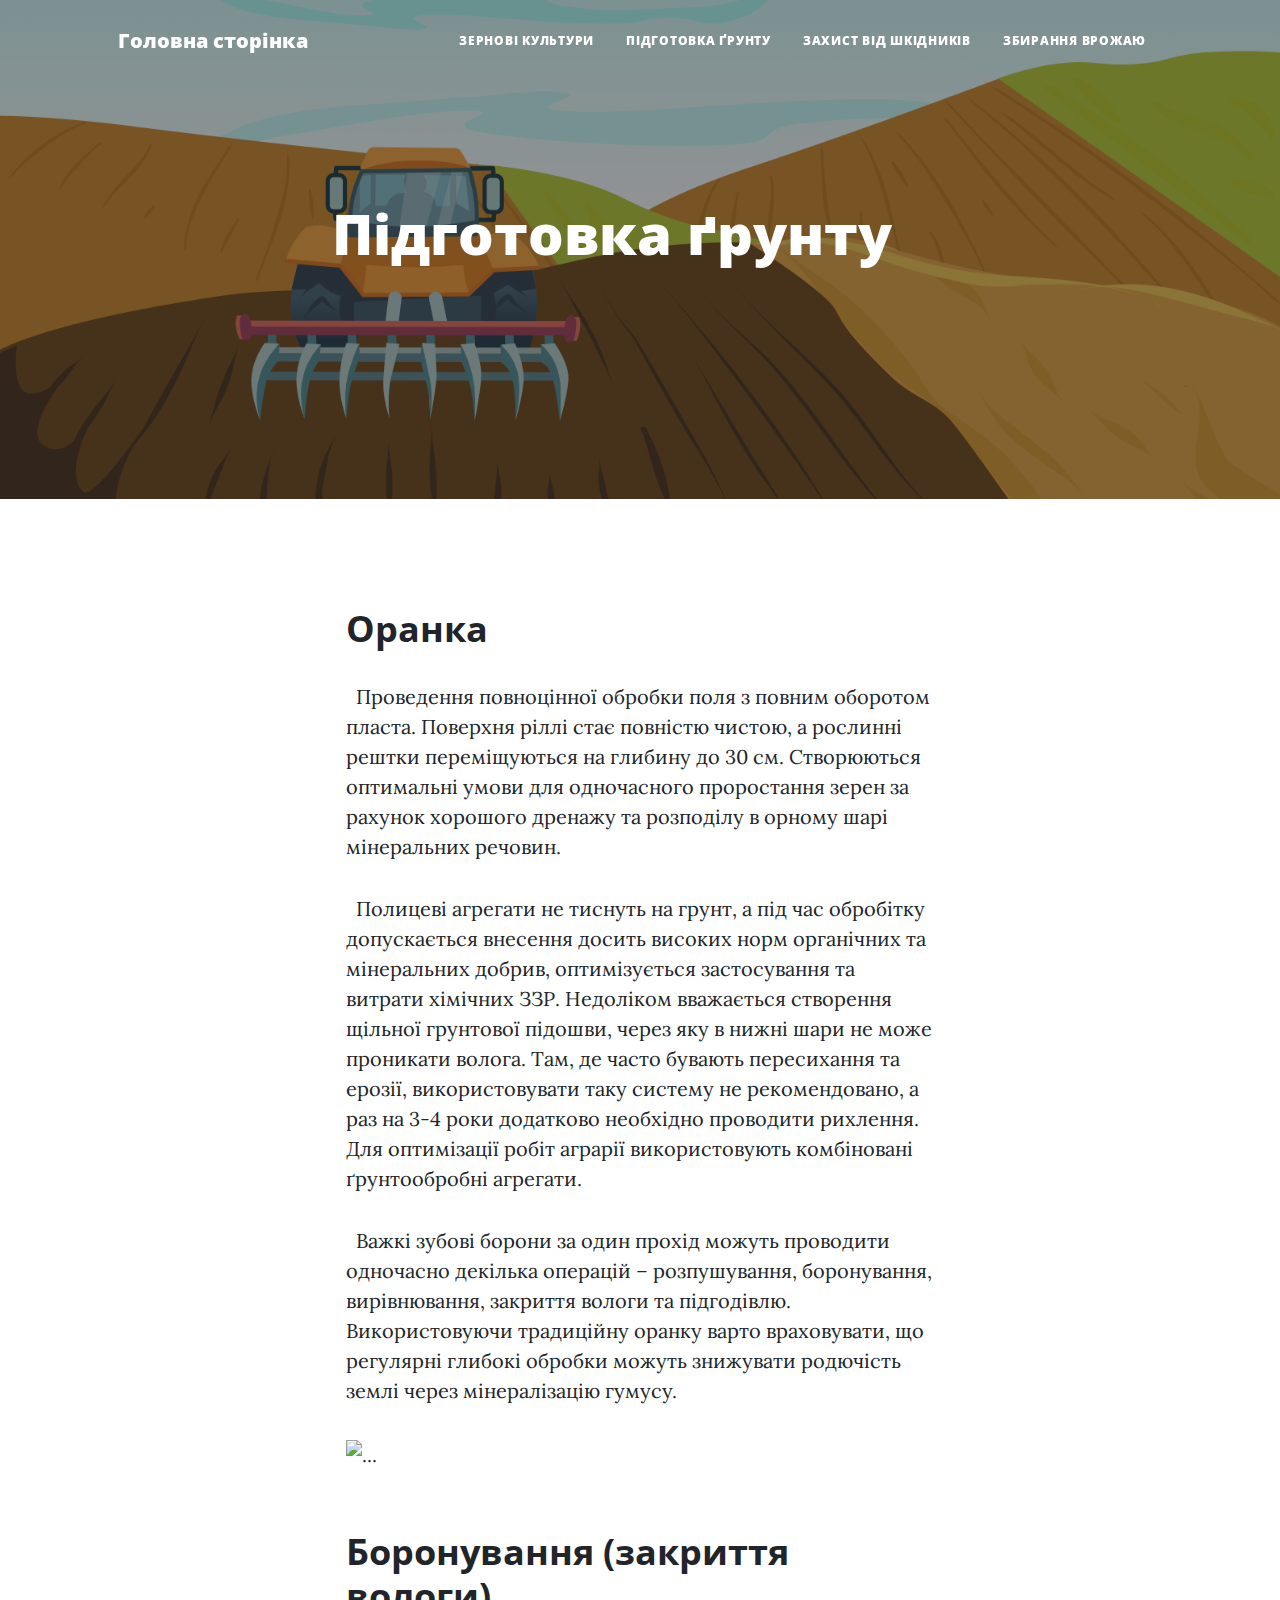
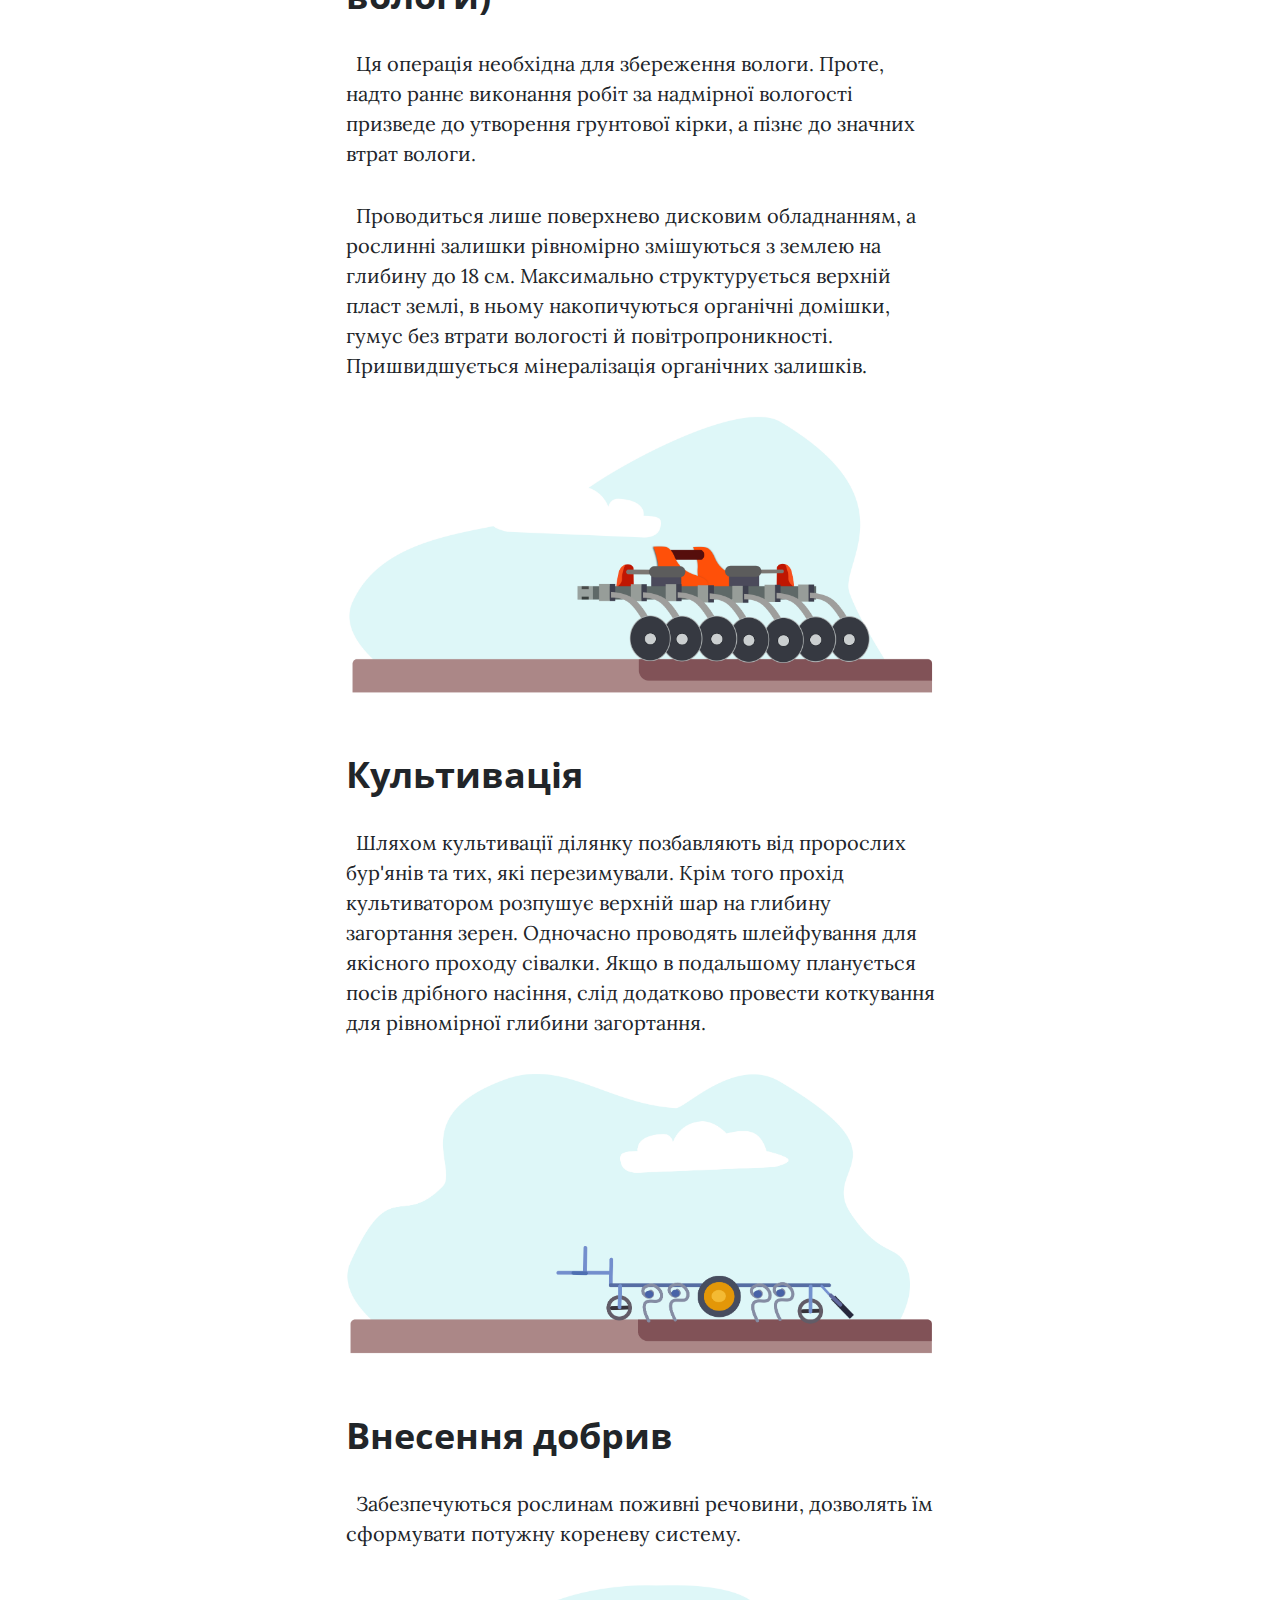
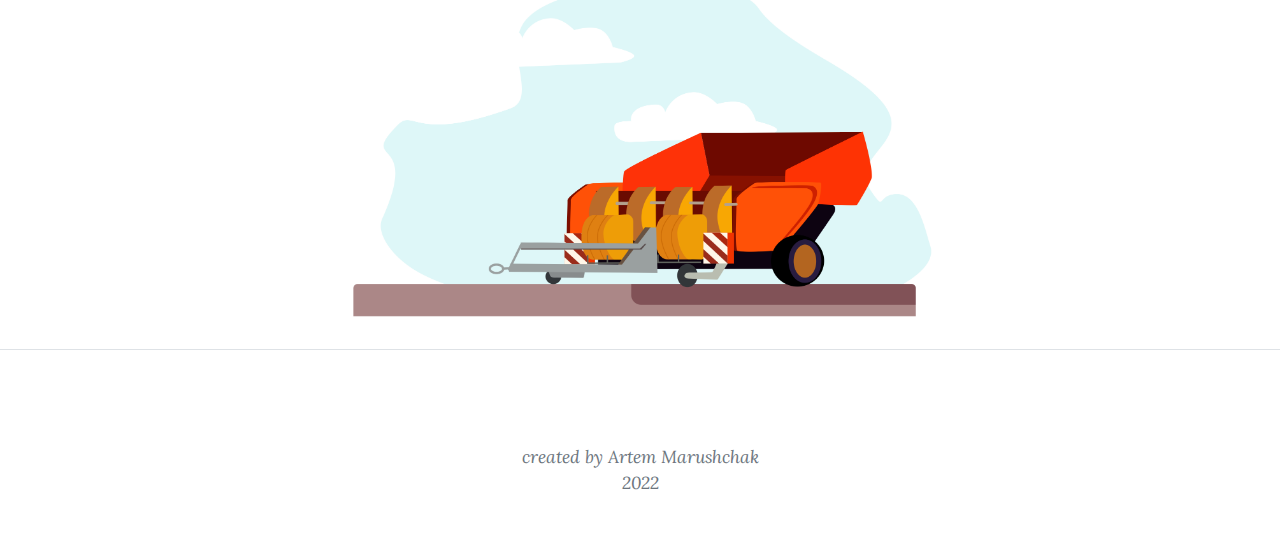
==== soilPrepareInfo.html @ e22a971e "Initial commit" ====
<!DOCTYPE html>
<html lang="en">
    <head>
        <meta charset="utf-8" />
        <meta name="viewport" content="width=device-width, initial-scale=1, shrink-to-fit=no" />
        <meta name="description" content="" />
        <meta name="author" content="" />
        <title>Підготовка ґрунту - Загальна інформація</title>
        <link rel="icon" type="image/x-icon" href="assets/favicon.ico" />
        <!-- Font Awesome icons (free version)-->
       <!-- <script src="https://use.fontawesome.com/releases/v5.15.4/js/all.js" crossorigin="anonymous"></script>-->
        <!-- Google fonts-->
        <link href="https://fonts.googleapis.com/css?family=Lora:400,700,400italic,700italic" rel="stylesheet" type="text/css" />
        <link href="https://fonts.googleapis.com/css?family=Open+Sans:300italic,400italic,600italic,700italic,800italic,400,300,600,700,800" rel="stylesheet" type="text/css" />
        <!-- Core theme CSS (includes Bootstrap)-->
        <link href="css/extraStyles.css" rel="stylesheet" />
    </head>
    <body>
        <!-- Navigation-->
        <nav class="navbar navbar-expand-lg navbar-light" id="mainNav">
            <div class="container px-4 px-lg-5">
                <a class="navbar-brand" href="index.html">Головна сторінка</a>
                <button class="navbar-toggler" type="button" data-bs-toggle="collapse" data-bs-target="#navbarResponsive" aria-controls="navbarResponsive" aria-expanded="false" aria-label="Toggle navigation">
                    Меню
                    <i class="fas fa-bars"></i>
                </button>
                <div class="collapse navbar-collapse" id="navbarResponsive">
                    <ul class="navbar-nav ms-auto py-4 py-lg-0">
                        <li class="nav-item"><a class="nav-link px-lg-3 py-3 py-lg-4" href="cropsInfo.html">Зернові культури</a></li>
                        <li class="nav-item"><a class="nav-link px-lg-3 py-3 py-lg-4" href="soilPrepareInfo.html">Підготовка ґрунту</a></li>
                        <li class="nav-item"><a class="nav-link px-lg-3 py-3 py-lg-4" href="sprayingCropsInfo.html">Захист від шкідників</a></li>
                        <li class="nav-item"><a class="nav-link px-lg-3 py-3 py-lg-4" href="harvestingInfo.html">Збирання врожаю</a></li>
                    </ul>
                </div>
            </div>
        </nav>
        <!-- Page Header-->
        <header class="masthead" style="background-image: url('assets/img/coverImgPrepareSoil.png')">
            <div class="container position-relative px-4 px-lg-9">
                <div class="row gx-4 gx-lg-5 justify-content-center">
                    <div class="col-md-10 col-lg-8 col-xl-7">
                        <div class="post-heading">
                            <h1>Підготовка ґрунту</h1>
                            <h2 class="subheading"></h2>
                          
                        </div>
                    </div>
                </div>
            </div>
        </header>
        <!-- Post Content-->
        <article class="mb-8">
            <div class="container px-4 px-lg-5">
                <div class="row gx-4 gx-lg-5 justify-content-center">
                    <div class="col-md-10 col-lg-8 col-xl-7">
                        <h2 class="section-heading">Оранка</h2>
                        <p> &nbsp Проведення повноцінної обробки поля з повним оборотом пласта. Поверхня ріллі стає повністю чистою, 
                            а рослинні рештки переміщуються на глибину до 30 см. Створюються оптимальні умови для одночасного проростання зерен 
                            за рахунок хорошого дренажу та розподілу в орному шарі мінеральних речовин. </p>
                            <p> &nbsp Полицеві агрегати не тиснуть на грунт, 
                            а під час обробітку допускається внесення досить високих норм органічних та мінеральних добрив, оптимізується застосування та витрати хімічних ЗЗР. 
                            Недоліком вважається створення щільної грунтової підошви, через яку в нижні шари не може проникати волога. Там, де часто бувають пересихання та ерозії, 
                            використовувати таку систему не рекомендовано, а раз на 3-4 роки додатково необхідно проводити рихлення. 
                            Для оптимізації робіт аграрії використовують комбіновані ґрунтообробні агрегати.  </p>
                            <p> &nbsp Важкі зубові борони за один прохід можуть проводити одночасно декілька операцій – розпушування, боронування, вирівнювання, 
                            закриття вологи та підгодівлю. 
                            Використовуючи традиційну оранку варто враховувати, що регулярні глибокі обробки можуть 
                            знижувати родючість землі через мінералізацію гумусу. </p>
                        <a href="#!"><img class="img-fluid" src="assets/img/Plow.png" alt="..." /></a>
                        <h2 class="section-heading">Боронування (закриття вологи)</h2>
                        <p> &nbsp Ця операція необхідна для збереження вологи. Проте, надто раннє виконання робіт за надмірної вологості призведе до утворення грунтової кірки,
                             а пізнє до значних втрат вологи. </p>

                             <p> &nbsp Проводиться лише поверхнево дисковим обладнанням, а рослинні залишки рівномірно змішуються з землею на глибину до 18 см. 
                             Максимально структурується верхній пласт землі, в ньому накопичуються органічні домішки, гумус без втрати вологості й повітропроникності. 
                             Пришвидшується мінералізація органічних залишків. </p>
                        <a href="#!"><img class="img-fluid" src="assets/img/harrow.png" alt="..." /></a>
                        <h2 class="section-heading">Культивація</h2>
                        <p> &nbsp Шляхом культивації ділянку позбавляють від пророслих бур'янів та тих, які перезимували. 
                            Крім того прохід культиватором розпушує верхній шар на глибину загортання зерен. Одночасно проводять шлейфування для якісного проходу сівалки. 
                            Якщо в подальшому планується посів дрібного насіння, слід додатково провести коткування для рівномірної глибини загортання.</p>
                        <a href="#!"><img class="img-fluid" src="assets/img/cultivator.png" alt="..." /></a>
                        <h2 class="section-heading">Внесення добрив</h2>
                        <p> &nbsp Забезпечуються рослинам поживні речовини, дозволять їм сформувати потужну кореневу систему.
                            </p>
                        <a href="#!"><img class="img-fluid" src="assets/img/fertilizerSpreader.png" alt="..." /></a>
                           
                        </p>
                    </div>
                </div>
            </div>
        </article>
        <!-- Footer-->
        <footer class="border-top">
            <div class="container px-4 px-lg-5">
                <div class="row gx-4 gx-lg-5 justify-content-center">
                    <div class="col-md-10 col-lg-8 col-xl-7">
                        <ul class="list-inline text-center">
                            <li class="list-inline-item">
                                <a href="https://twitter.com/ArtemMarushcha1">
                                    <span class="fa-stack fa-lg">
                                        <i class="fas fa-circle fa-stack-2x"></i>
                                        <i class="fab fa-twitter fa-stack-1x fa-inverse"></i>
                                    </span>
                                </a>
                            </li>
                            <li class="list-inline-item">
                                <a href="https://www.facebook.com/artem.maryschak">
                                    <span class="fa-stack fa-lg">
                                        <i class="fas fa-circle fa-stack-2x"></i>
                                        <i class="fab fa-facebook-f fa-stack-1x fa-inverse"></i>
                                    </span>
                                </a>
                            </li>
                            <li class="list-inline-item">
                                <a href="https://github.com/Artem1018">
                                    <span class="fa-stack fa-lg">
                                        <i class="fas fa-circle fa-stack-2x"></i>
                                        <i class="fab fa-github fa-stack-1x fa-inverse"></i>
                                    </span>
                                </a>
                            </li>
                        </ul>
                        <div class="small text-center text-muted fst-italic">created by Artem Marushchak <br> 2022</div>
                    </div>
                </div>
            </div>
        </footer>
        <!-- Bootstrap core JS-->
        <script src="https://cdn.jsdelivr.net/npm/bootstrap@5.1.3/dist/js/bootstrap.bundle.min.js"></script>
        <!-- Core theme JS-->
        <script src="js/extraScripts.js"></script>
    </body>
</html>
---- css/extraStyles.css ----
@charset "UTF-8";
:root {
  --bs-blue: #0d6efd;
  --bs-indigo: #6610f2;
  --bs-purple: #6f42c1;
  --bs-pink: #d63384;
  --bs-red: #dc3545;
  --bs-orange: #fd7e14;
  --bs-yellow: #ffc107;
  --bs-green: #198754;
  --bs-teal: #0085A1;
  --bs-cyan: #0dcaf0;
  --bs-white: #fff;
  --bs-gray: #6c757d;
  --bs-gray-dark: #343a40;
  --bs-gray-100: #f8f9fa;
  --bs-gray-200: #e9ecef;
  --bs-gray-300: #dee2e6;
  --bs-gray-400: #ced4da;
  --bs-gray-500: #adb5bd;
  --bs-gray-600: #6c757d;
  --bs-gray-700: #495057;
  --bs-gray-800: #343a40;
  --bs-gray-900: #212529;
  --bs-primary: #0085A1;
  --bs-secondary: #6c757d;
  --bs-success: #198754;
  --bs-info: #0dcaf0;
  --bs-warning: #ffc107;
  --bs-danger: #dc3545;
  --bs-light: #f8f9fa;
  --bs-dark: #212529;
  --bs-primary-rgb: 0, 133, 161;
  --bs-secondary-rgb: 108, 117, 125;
  --bs-success-rgb: 25, 135, 84;
  --bs-info-rgb: 13, 202, 240;
  --bs-warning-rgb: 255, 193, 7;
  --bs-danger-rgb: 220, 53, 69;
  --bs-light-rgb: 248, 249, 250;
  --bs-dark-rgb: 33, 37, 41;
  --bs-white-rgb: 255, 255, 255;
  --bs-black-rgb: 0, 0, 0;
  --bs-body-color-rgb: 33, 37, 41;
  --bs-body-bg-rgb: 255, 255, 255;
  --bs-font-sans-serif: system-ui, -apple-system, "Segoe UI", Roboto, "Helvetica Neue", Arial, "Noto Sans", "Liberation Sans", sans-serif, "Apple Color Emoji", "Segoe UI Emoji", "Segoe UI Symbol", "Noto Color Emoji";
  --bs-font-monospace: SFMono-Regular, Menlo, Monaco, Consolas, "Liberation Mono", "Courier New", monospace;
  --bs-gradient: linear-gradient(180deg, rgba(255, 255, 255, 0.15), rgba(255, 255, 255, 0));
  --bs-body-font-family: Lora, -apple-system, BlinkMacSystemFont, Segoe UI, Roboto, Helvetica Neue, Arial, sans-serif, Apple Color Emoji, Segoe UI Emoji, Segoe UI Symbol, Noto Color Emoji;
  --bs-body-font-size: 1rem;
  --bs-body-font-weight: 400;
  --bs-body-line-height: 1.5;
  --bs-body-color: #212529;
  --bs-body-bg: #fff;
}

*,
*::before,
*::after {
  box-sizing: border-box;
}

@media (prefers-reduced-motion: no-preference) {
  :root {
    scroll-behavior: smooth;
  }
}

body {
  margin: 0;
  font-family: var(--bs-body-font-family);
  font-size: var(--bs-body-font-size);
  font-weight: var(--bs-body-font-weight);
  line-height: var(--bs-body-line-height);
  color: var(--bs-body-color);
  text-align: var(--bs-body-text-align);
  background-color: var(--bs-body-bg);
  -webkit-text-size-adjust: 100%;
  -webkit-tap-highlight-color: rgba(0, 0, 0, 0);
}

hr {
  margin: 1rem 0;
  color: inherit;
  background-color: currentColor;
  border: 0;
  opacity: 0.25;
}

hr:not([size]) {
  height: 1px;
}

h6, .h6, h5, .h5, h4, .h4, h3, .h3, h2, .h2, h1, .h1 {
  margin-top: 0;
  margin-bottom: 0.5rem;
  font-family: "Open Sans", -apple-system, BlinkMacSystemFont, "Segoe UI", Roboto, "Helvetica Neue", Arial, sans-serif, "Apple Color Emoji", "Segoe UI Emoji", "Segoe UI Symbol", "Noto Color Emoji";
  font-weight: 800;
  line-height: 1.2;
}

h1, .h1 {
  font-size: calc(1.375rem + 1.5vw);
}
@media (min-width: 1200px) {
  h1, .h1 {
    font-size: 2.5rem;
  }
}

h2, .h2 {
  font-size: calc(1.325rem + 0.9vw);
}
@media (min-width: 1200px) {
  h2, .h2 {
    font-size: 2rem;
  }
}

h3, .h3 {
  font-size: calc(1.3rem + 0.6vw);
}
@media (min-width: 1200px) {
  h3, .h3 {
    font-size: 1.75rem;
  }
}

h4, .h4 {
  font-size: calc(1.275rem + 0.3vw);
}
@media (min-width: 1200px) {
  h4, .h4 {
    font-size: 1.5rem;
  }
}

h5, .h5 {
  font-size: 1.25rem;
}

h6, .h6 {
  font-size: 1rem;
}

p {
  margin-top: 0;
  margin-bottom: 1rem;
}

abbr[title],
abbr[data-bs-original-title] {
  -webkit-text-decoration: underline dotted;
          text-decoration: underline dotted;
  cursor: help;
  -webkit-text-decoration-skip-ink: none;
          text-decoration-skip-ink: none;
}

address {
  margin-bottom: 1rem;
  font-style: normal;
  line-height: inherit;
}

ol,
ul {
  padding-left: 2rem;
}

ol,
ul,
dl {
  margin-top: 0;
  margin-bottom: 1rem;
}

ol ol,
ul ul,
ol ul,
ul ol {
  margin-bottom: 0;
}

dt {
  font-weight: 700;
}

dd {
  margin-bottom: 0.5rem;
  margin-left: 0;
}

blockquote {
  margin: 0 0 1rem;
}

b,
strong {
  font-weight: bolder;
}

small, .small {
  font-size: 0.875em;
}

mark, .mark {
  padding: 0.2em;
  background-color: #fcf8e3;
}

sub,
sup {
  position: relative;
  font-size: 0.75em;
  line-height: 0;
  vertical-align: baseline;
}

sub {
  bottom: -0.25em;
}

sup {
  top: -0.5em;
}

a {
  color: #212529;
  text-decoration: none;
}
a:hover {
  color: #0085A1;
}

a:not([href]):not([class]), a:not([href]):not([class]):hover {
  color: inherit;
  text-decoration: none;
}

pre,
code,
kbd,
samp {
  font-family: var(--bs-font-monospace);
  font-size: 1em;
  direction: ltr /* rtl:ignore */;
  unicode-bidi: bidi-override;
}

pre {
  display: block;
  margin-top: 0;
  margin-bottom: 1rem;
  overflow: auto;
  font-size: 0.875em;
}
pre code {
  font-size: inherit;
  color: inherit;
  word-break: normal;
}

code {
  font-size: 0.875em;
  color: #d63384;
  word-wrap: break-word;
}
a > code {
  color: inherit;
}

kbd {
  padding: 0.2rem 0.4rem;
  font-size: 0.875em;
  color: #fff;
  background-color: #212529;
}
kbd kbd {
  padding: 0;
  font-size: 1em;
  font-weight: 700;
}

figure {
  margin: 0 0 1rem;
}

img,
svg {
  vertical-align: middle;
}

table {
  caption-side: bottom;
  border-collapse: collapse;
}

caption {
  padding-top: 0.5rem;
  padding-bottom: 0.5rem;
  color: #6c757d;
  text-align: left;
}

th {
  text-align: inherit;
  text-align: -webkit-match-parent;
}

thead,
tbody,
tfoot,
tr,
td,
th {
  border-color: inherit;
  border-style: solid;
  border-width: 0;
}

label {
  display: inline-block;
}

button {
  border-radius: 0;
}

button:focus:not(:focus-visible) {
  outline: 0;
}

input,
button,
select,
optgroup,
textarea {
  margin: 0;
  font-family: inherit;
  font-size: inherit;
  line-height: inherit;
}

button,
select {
  text-transform: none;
}

[role=button] {
  cursor: pointer;
}

select {
  word-wrap: normal;
}
select:disabled {
  opacity: 1;
}

[list]::-webkit-calendar-picker-indicator {
  display: none;
}

button,
[type=button],
[type=reset],
[type=submit] {
  -webkit-appearance: button;
}
button:not(:disabled),
[type=button]:not(:disabled),
[type=reset]:not(:disabled),
[type=submit]:not(:disabled) {
  cursor: pointer;
}

::-moz-focus-inner {
  padding: 0;
  border-style: none;
}

textarea {
  resize: vertical;
}

fieldset {
  min-width: 0;
  padding: 0;
  margin: 0;
  border: 0;
}

legend {
  float: left;
  width: 100%;
  padding: 0;
  margin-bottom: 0.5rem;
  font-size: calc(1.275rem + 0.3vw);
  line-height: inherit;
}
@media (min-width: 1200px) {
  legend {
    font-size: 1.5rem;
  }
}
legend + * {
  clear: left;
}

::-webkit-datetime-edit-fields-wrapper,
::-webkit-datetime-edit-text,
::-webkit-datetime-edit-minute,
::-webkit-datetime-edit-hour-field,
::-webkit-datetime-edit-day-field,
::-webkit-datetime-edit-month-field,
::-webkit-datetime-edit-year-field {
  padding: 0;
}

::-webkit-inner-spin-button {
  height: auto;
}

[type=search] {
  outline-offset: -2px;
  -webkit-appearance: textfield;
}

/* rtl:raw:
[type="tel"],
[type="url"],
[type="email"],
[type="number"] {
  direction: ltr;
}
*/
::-webkit-search-decoration {
  -webkit-appearance: none;
}

::-webkit-color-swatch-wrapper {
  padding: 0;
}

::-webkit-file-upload-button {
  font: inherit;
}

::file-selector-button {
  font: inherit;
}

::-webkit-file-upload-button {
  font: inherit;
  -webkit-appearance: button;
}

output {
  display: inline-block;
}

iframe {
  border: 0;
}

summary {
  display: list-item;
  cursor: pointer;
}

progress {
  vertical-align: baseline;
}

[hidden] {
  display: none !important;
}

.lead {
  font-size: 1.25rem;
  font-weight: 300;
}

.display-1 {
  font-size: calc(1.625rem + 4.5vw);
  font-weight: 300;
  line-height: 1.2;
}
@media (min-width: 1200px) {
  .display-1 {
    font-size: 5rem;
  }
}

.display-2 {
  font-size: calc(1.575rem + 3.9vw);
  font-weight: 300;
  line-height: 1.2;
}
@media (min-width: 1200px) {
  .display-2 {
    font-size: 4.5rem;
  }
}

.display-3 {
  font-size: calc(1.525rem + 3.3vw);
  font-weight: 300;
  line-height: 1.2;
}
@media (min-width: 1200px) {
  .display-3 {
    font-size: 4rem;
  }
}

.display-4 {
  font-size: calc(1.475rem + 2.7vw);
  font-weight: 300;
  line-height: 1.2;
}
@media (min-width: 1200px) {
  .display-4 {
    font-size: 3.5rem;
  }
}

.display-5 {
  font-size: calc(1.425rem + 2.1vw);
  font-weight: 300;
  line-height: 1.2;
}
@media (min-width: 1200px) {
  .display-5 {
    font-size: 3rem;
  }
}

.display-6 {
  font-size: calc(1.375rem + 1.5vw);
  font-weight: 300;
  line-height: 1.2;
}
@media (min-width: 1200px) {
  .display-6 {
    font-size: 2.5rem;
  }
}

.list-unstyled {
  padding-left: 0;
  list-style: none;
}

.list-inline {
  padding-left: 0;
  list-style: none;
}

.list-inline-item {
  display: inline-block;
}
.list-inline-item:not(:last-child) {
  margin-right: 0.5rem;
}

.initialism {
  font-size: 0.875em;
  text-transform: uppercase;
}

.blockquote {
  margin-bottom: 1rem;
  font-size: 1.25rem;
}
.blockquote > :last-child {
  margin-bottom: 0;
}

.blockquote-footer {
  margin-top: -1rem;
  margin-bottom: 1rem;
  font-size: 0.875em;
  color: #6c757d;
}
.blockquote-footer::before {
  content: "— ";
}

.img-fluid {
  max-width: 100%;
  height: auto;
}

.img-thumbnail {
  padding: 0.25rem;
  background-color: #fff;
  border: 1px solid #dee2e6;
  max-width: 100%;
  height: auto;
}

.figure {
  display: inline-block;
}

.figure-img {
  margin-bottom: 0.5rem;
  line-height: 1;
}

.figure-caption {
  font-size: 0.875em;
  color: #6c757d;
}

.container,
.container-fluid,
.container-xxl,
.container-xl,
.container-lg,
.container-md,
.container-sm {
  width: 100%;
  padding-right: var(--bs-gutter-x, 0.75rem);
  padding-left: var(--bs-gutter-x, 0.75rem);
  margin-right: auto;
  margin-left: auto;
}

@media (min-width: 576px) {
  .container-sm, .container {
    max-width: 540px;
  }
}
@media (min-width: 768px) {
  .container-md, .container-sm, .container {
    max-width: 720px;
  }
}
@media (min-width: 992px) {
  .container-lg, .container-md, .container-sm, .container {
    max-width: 960px;
  }
}
@media (min-width: 1200px) {
  .container-xl, .container-lg, .container-md, .container-sm, .container {
    max-width: 1140px;
  }
}
@media (min-width: 1400px) {
  .container-xxl, .container-xl, .container-lg, .container-md, .container-sm, .container {
    max-width: 1320px;
  }
}
.row {
  --bs-gutter-x: 1.5rem;
  --bs-gutter-y: 0;
  display: flex;
  flex-wrap: wrap;
  margin-top: calc(-1 * var(--bs-gutter-y));
  margin-right: calc(-0.5 * var(--bs-gutter-x));
  margin-left: calc(-0.5 * var(--bs-gutter-x));
}
.row > * {
  flex-shrink: 0;
  width: 100%;
  max-width: 100%;
  padding-right: calc(var(--bs-gutter-x) * 0.5);
  padding-left: calc(var(--bs-gutter-x) * 0.5);
  margin-top: var(--bs-gutter-y);
}

.col {
  flex: 1 0 0%;
}

.row-cols-auto > * {
  flex: 0 0 auto;
  width: auto;
}

.row-cols-1 > * {
  flex: 0 0 auto;
  width: 100%;
}

.row-cols-2 > * {
  flex: 0 0 auto;
  width: 50%;
}

.row-cols-3 > * {
  flex: 0 0 auto;
  width: 33.3333333333%;
}

.row-cols-4 > * {
  flex: 0 0 auto;
  width: 25%;
}

.row-cols-5 > * {
  flex: 0 0 auto;
  width: 20%;
}

.row-cols-6 > * {
  flex: 0 0 auto;
  width: 16.6666666667%;
}

.col-auto {
  flex: 0 0 auto;
  width: auto;
}

.col-1 {
  flex: 0 0 auto;
  width: 8.33333333%;
}

.col-2 {
  flex: 0 0 auto;
  width: 16.66666667%;
}

.col-3 {
  flex: 0 0 auto;
  width: 25%;
}

.col-4 {
  flex: 0 0 auto;
  width: 33.33333333%;
}

.col-5 {
  flex: 0 0 auto;
  width: 41.66666667%;
}

.col-6 {
  flex: 0 0 auto;
  width: 50%;
}

.col-7 {
  flex: 0 0 auto;
  width: 58.33333333%;
}

.col-8 {
  flex: 0 0 auto;
  width: 66.66666667%;
}

.col-9 {
  flex: 0 0 auto;
  width: 75%;
}

.col-10 {
  flex: 0 0 auto;
  width: 83.33333333%;
}

.col-11 {
  flex: 0 0 auto;
  width: 91.66666667%;
}

.col-12 {
  flex: 0 0 auto;
  width: 100%;
}

.offset-1 {
  margin-left: 8.33333333%;
}

.offset-2 {
  margin-left: 16.66666667%;
}

.offset-3 {
  margin-left: 25%;
}

.offset-4 {
  margin-left: 33.33333333%;
}

.offset-5 {
  margin-left: 41.66666667%;
}

.offset-6 {
  margin-left: 50%;
}

.offset-7 {
  margin-left: 58.33333333%;
}

.offset-8 {
  margin-left: 66.66666667%;
}

.offset-9 {
  margin-left: 75%;
}

.offset-10 {
  margin-left: 83.33333333%;
}

.offset-11 {
  margin-left: 91.66666667%;
}

.g-0,
.gx-0 {
  --bs-gutter-x: 0;
}

.g-0,
.gy-0 {
  --bs-gutter-y: 0;
}

.g-1,
.gx-1 {
  --bs-gutter-x: 0.25rem;
}

.g-1,
.gy-1 {
  --bs-gutter-y: 0.25rem;
}

.g-2,
.gx-2 {
  --bs-gutter-x: 0.5rem;
}

.g-2,
.gy-2 {
  --bs-gutter-y: 0.5rem;
}

.g-3,
.gx-3 {
  --bs-gutter-x: 1rem;
}

.g-3,
.gy-3 {
  --bs-gutter-y: 1rem;
}

.g-4,
.gx-4 {
  --bs-gutter-x: 1.5rem;
}

.g-4,
.gy-4 {
  --bs-gutter-y: 1.5rem;
}

.g-5,
.gx-5 {
  --bs-gutter-x: 3rem;
}

.g-5,
.gy-5 {
  --bs-gutter-y: 3rem;
}

@media (min-width: 576px) {
  .col-sm {
    flex: 1 0 0%;
  }

  .row-cols-sm-auto > * {
    flex: 0 0 auto;
    width: auto;
  }

  .row-cols-sm-1 > * {
    flex: 0 0 auto;
    width: 100%;
  }

  .row-cols-sm-2 > * {
    flex: 0 0 auto;
    width: 50%;
  }

  .row-cols-sm-3 > * {
    flex: 0 0 auto;
    width: 33.3333333333%;
  }

  .row-cols-sm-4 > * {
    flex: 0 0 auto;
    width: 25%;
  }

  .row-cols-sm-5 > * {
    flex: 0 0 auto;
    width: 20%;
  }

  .row-cols-sm-6 > * {
    flex: 0 0 auto;
    width: 16.6666666667%;
  }

  .col-sm-auto {
    flex: 0 0 auto;
    width: auto;
  }

  .col-sm-1 {
    flex: 0 0 auto;
    width: 8.33333333%;
  }

  .col-sm-2 {
    flex: 0 0 auto;
    width: 16.66666667%;
  }

  .col-sm-3 {
    flex: 0 0 auto;
    width: 25%;
  }

  .col-sm-4 {
    flex: 0 0 auto;
    width: 33.33333333%;
  }

  .col-sm-5 {
    flex: 0 0 auto;
    width: 41.66666667%;
  }

  .col-sm-6 {
    flex: 0 0 auto;
    width: 50%;
  }

  .col-sm-7 {
    flex: 0 0 auto;
    width: 58.33333333%;
  }

  .col-sm-8 {
    flex: 0 0 auto;
    width: 66.66666667%;
  }

  .col-sm-9 {
    flex: 0 0 auto;
    width: 75%;
  }

  .col-sm-10 {
    flex: 0 0 auto;
    width: 83.33333333%;
  }

  .col-sm-11 {
    flex: 0 0 auto;
    width: 91.66666667%;
  }

  .col-sm-12 {
    flex: 0 0 auto;
    width: 100%;
  }

  .offset-sm-0 {
    margin-left: 0;
  }

  .offset-sm-1 {
    margin-left: 8.33333333%;
  }

  .offset-sm-2 {
    margin-left: 16.66666667%;
  }

  .offset-sm-3 {
    margin-left: 25%;
  }

  .offset-sm-4 {
    margin-left: 33.33333333%;
  }

  .offset-sm-5 {
    margin-left: 41.66666667%;
  }

  .offset-sm-6 {
    margin-left: 50%;
  }

  .offset-sm-7 {
    margin-left: 58.33333333%;
  }

  .offset-sm-8 {
    margin-left: 66.66666667%;
  }

  .offset-sm-9 {
    margin-left: 75%;
  }

  .offset-sm-10 {
    margin-left: 83.33333333%;
  }

  .offset-sm-11 {
    margin-left: 91.66666667%;
  }

  .g-sm-0,
.gx-sm-0 {
    --bs-gutter-x: 0;
  }

  .g-sm-0,
.gy-sm-0 {
    --bs-gutter-y: 0;
  }

  .g-sm-1,
.gx-sm-1 {
    --bs-gutter-x: 0.25rem;
  }

  .g-sm-1,
.gy-sm-1 {
    --bs-gutter-y: 0.25rem;
  }

  .g-sm-2,
.gx-sm-2 {
    --bs-gutter-x: 0.5rem;
  }

  .g-sm-2,
.gy-sm-2 {
    --bs-gutter-y: 0.5rem;
  }

  .g-sm-3,
.gx-sm-3 {
    --bs-gutter-x: 1rem;
  }

  .g-sm-3,
.gy-sm-3 {
    --bs-gutter-y: 1rem;
  }

  .g-sm-4,
.gx-sm-4 {
    --bs-gutter-x: 1.5rem;
  }

  .g-sm-4,
.gy-sm-4 {
    --bs-gutter-y: 1.5rem;
  }

  .g-sm-5,
.gx-sm-5 {
    --bs-gutter-x: 3rem;
  }

  .g-sm-5,
.gy-sm-5 {
    --bs-gutter-y: 3rem;
  }
}
@media (min-width: 768px) {
  .col-md {
    flex: 1 0 0%;
  }

  .row-cols-md-auto > * {
    flex: 0 0 auto;
    width: auto;
  }

  .row-cols-md-1 > * {
    flex: 0 0 auto;
    width: 100%;
  }

  .row-cols-md-2 > * {
    flex: 0 0 auto;
    width: 50%;
  }

  .row-cols-md-3 > * {
    flex: 0 0 auto;
    width: 33.3333333333%;
  }

  .row-cols-md-4 > * {
    flex: 0 0 auto;
    width: 25%;
  }

  .row-cols-md-5 > * {
    flex: 0 0 auto;
    width: 20%;
  }

  .row-cols-md-6 > * {
    flex: 0 0 auto;
    width: 16.6666666667%;
  }

  .col-md-auto {
    flex: 0 0 auto;
    width: auto;
  }

  .col-md-1 {
    flex: 0 0 auto;
    width: 8.33333333%;
  }

  .col-md-2 {
    flex: 0 0 auto;
    width: 16.66666667%;
  }

  .col-md-3 {
    flex: 0 0 auto;
    width: 25%;
  }

  .col-md-4 {
    flex: 0 0 auto;
    width: 33.33333333%;
  }

  .col-md-5 {
    flex: 0 0 auto;
    width: 41.66666667%;
  }

  .col-md-6 {
    flex: 0 0 auto;
    width: 50%;
  }

  .col-md-7 {
    flex: 0 0 auto;
    width: 58.33333333%;
  }

  .col-md-8 {
    flex: 0 0 auto;
    width: 66.66666667%;
  }

  .col-md-9 {
    flex: 0 0 auto;
    width: 75%;
  }

  .col-md-10 {
    flex: 0 0 auto;
    width: 83.33333333%;
  }

  .col-md-11 {
    flex: 0 0 auto;
    width: 91.66666667%;
  }

  .col-md-12 {
    flex: 0 0 auto;
    width: 100%;
  }

  .offset-md-0 {
    margin-left: 0;
  }

  .offset-md-1 {
    margin-left: 8.33333333%;
  }

  .offset-md-2 {
    margin-left: 16.66666667%;
  }

  .offset-md-3 {
    margin-left: 25%;
  }

  .offset-md-4 {
    margin-left: 33.33333333%;
  }

  .offset-md-5 {
    margin-left: 41.66666667%;
  }

  .offset-md-6 {
    margin-left: 50%;
  }

  .offset-md-7 {
    margin-left: 58.33333333%;
  }

  .offset-md-8 {
    margin-left: 66.66666667%;
  }

  .offset-md-9 {
    margin-left: 75%;
  }

  .offset-md-10 {
    margin-left: 83.33333333%;
  }

  .offset-md-11 {
    margin-left: 91.66666667%;
  }

  .g-md-0,
.gx-md-0 {
    --bs-gutter-x: 0;
  }

  .g-md-0,
.gy-md-0 {
    --bs-gutter-y: 0;
  }

  .g-md-1,
.gx-md-1 {
    --bs-gutter-x: 0.25rem;
  }

  .g-md-1,
.gy-md-1 {
    --bs-gutter-y: 0.25rem;
  }

  .g-md-2,
.gx-md-2 {
    --bs-gutter-x: 0.5rem;
  }

  .g-md-2,
.gy-md-2 {
    --bs-gutter-y: 0.5rem;
  }

  .g-md-3,
.gx-md-3 {
    --bs-gutter-x: 1rem;
  }

  .g-md-3,
.gy-md-3 {
    --bs-gutter-y: 1rem;
  }

  .g-md-4,
.gx-md-4 {
    --bs-gutter-x: 1.5rem;
  }

  .g-md-4,
.gy-md-4 {
    --bs-gutter-y: 1.5rem;
  }

  .g-md-5,
.gx-md-5 {
    --bs-gutter-x: 3rem;
  }

  .g-md-5,
.gy-md-5 {
    --bs-gutter-y: 3rem;
  }
}
@media (min-width: 992px) {
  .col-lg {
    flex: 1 0 0%;
  }

  .row-cols-lg-auto > * {
    flex: 0 0 auto;
    width: auto;
  }

  .row-cols-lg-1 > * {
    flex: 0 0 auto;
    width: 100%;
  }

  .row-cols-lg-2 > * {
    flex: 0 0 auto;
    width: 50%;
  }

  .row-cols-lg-3 > * {
    flex: 0 0 auto;
    width: 33.3333333333%;
  }

  .row-cols-lg-4 > * {
    flex: 0 0 auto;
    width: 25%;
  }

  .row-cols-lg-5 > * {
    flex: 0 0 auto;
    width: 20%;
  }

  .row-cols-lg-6 > * {
    flex: 0 0 auto;
    width: 16.6666666667%;
  }

  .col-lg-auto {
    flex: 0 0 auto;
    width: auto;
  }

  .col-lg-1 {
    flex: 0 0 auto;
    width: 8.33333333%;
  }

  .col-lg-2 {
    flex: 0 0 auto;
    width: 16.66666667%;
  }

  .col-lg-3 {
    flex: 0 0 auto;
    width: 25%;
  }

  .col-lg-4 {
    flex: 0 0 auto;
    width: 33.33333333%;
  }

  .col-lg-5 {
    flex: 0 0 auto;
    width: 41.66666667%;
  }

  .col-lg-6 {
    flex: 0 0 auto;
    width: 50%;
  }

  .col-lg-7 {
    flex: 0 0 auto;
    width: 58.33333333%;
  }

  .col-lg-8 {
    flex: 0 0 auto;
    width: 66.66666667%;
  }

  .col-lg-9 {
    flex: 0 0 auto;
    width: 75%;
  }

  .col-lg-10 {
    flex: 0 0 auto;
    width: 83.33333333%;
  }

  .col-lg-11 {
    flex: 0 0 auto;
    width: 91.66666667%;
  }

  .col-lg-12 {
    flex: 0 0 auto;
    width: 100%;
  }

  .offset-lg-0 {
    margin-left: 0;
  }

  .offset-lg-1 {
    margin-left: 8.33333333%;
  }

  .offset-lg-2 {
    margin-left: 16.66666667%;
  }

  .offset-lg-3 {
    margin-left: 25%;
  }

  .offset-lg-4 {
    margin-left: 33.33333333%;
  }

  .offset-lg-5 {
    margin-left: 41.66666667%;
  }

  .offset-lg-6 {
    margin-left: 50%;
  }

  .offset-lg-7 {
    margin-left: 58.33333333%;
  }

  .offset-lg-8 {
    margin-left: 66.66666667%;
  }

  .offset-lg-9 {
    margin-left: 75%;
  }

  .offset-lg-10 {
    margin-left: 83.33333333%;
  }

  .offset-lg-11 {
    margin-left: 91.66666667%;
  }

  .g-lg-0,
.gx-lg-0 {
    --bs-gutter-x: 0;
  }

  .g-lg-0,
.gy-lg-0 {
    --bs-gutter-y: 0;
  }

  .g-lg-1,
.gx-lg-1 {
    --bs-gutter-x: 0.25rem;
  }

  .g-lg-1,
.gy-lg-1 {
    --bs-gutter-y: 0.25rem;
  }

  .g-lg-2,
.gx-lg-2 {
    --bs-gutter-x: 0.5rem;
  }

  .g-lg-2,
.gy-lg-2 {
    --bs-gutter-y: 0.5rem;
  }

  .g-lg-3,
.gx-lg-3 {
    --bs-gutter-x: 1rem;
  }

  .g-lg-3,
.gy-lg-3 {
    --bs-gutter-y: 1rem;
  }

  .g-lg-4,
.gx-lg-4 {
    --bs-gutter-x: 1.5rem;
  }

  .g-lg-4,
.gy-lg-4 {
    --bs-gutter-y: 1.5rem;
  }

  .g-lg-5,
.gx-lg-5 {
    --bs-gutter-x: 3rem;
  }

  .g-lg-5,
.gy-lg-5 {
    --bs-gutter-y: 3rem;
  }
}
@media (min-width: 1200px) {
  .col-xl {
    flex: 1 0 0%;
  }

  .row-cols-xl-auto > * {
    flex: 0 0 auto;
    width: auto;
  }

  .row-cols-xl-1 > * {
    flex: 0 0 auto;
    width: 100%;
  }

  .row-cols-xl-2 > * {
    flex: 0 0 auto;
    width: 50%;
  }

  .row-cols-xl-3 > * {
    flex: 0 0 auto;
    width: 33.3333333333%;
  }

  .row-cols-xl-4 > * {
    flex: 0 0 auto;
    width: 25%;
  }

  .row-cols-xl-5 > * {
    flex: 0 0 auto;
    width: 20%;
  }

  .row-cols-xl-6 > * {
    flex: 0 0 auto;
    width: 16.6666666667%;
  }

  .col-xl-auto {
    flex: 0 0 auto;
    width: auto;
  }

  .col-xl-1 {
    flex: 0 0 auto;
    width: 8.33333333%;
  }

  .col-xl-2 {
    flex: 0 0 auto;
    width: 16.66666667%;
  }

  .col-xl-3 {
    flex: 0 0 auto;
    width: 25%;
  }

  .col-xl-4 {
    flex: 0 0 auto;
    width: 33.33333333%;
  }

  .col-xl-5 {
    flex: 0 0 auto;
    width: 41.66666667%;
  }

  .col-xl-6 {
    flex: 0 0 auto;
    width: 50%;
  }

  .col-xl-7 {
    flex: 0 0 auto;
    width: 58.33333333%;
  }

  .col-xl-8 {
    flex: 0 0 auto;
    width: 66.66666667%;
  }

  .col-xl-9 {
    flex: 0 0 auto;
    width: 75%;
  }

  .col-xl-10 {
    flex: 0 0 auto;
    width: 83.33333333%;
  }

  .col-xl-11 {
    flex: 0 0 auto;
    width: 91.66666667%;
  }

  .col-xl-12 {
    flex: 0 0 auto;
    width: 100%;
  }

  .offset-xl-0 {
    margin-left: 0;
  }

  .offset-xl-1 {
    margin-left: 8.33333333%;
  }

  .offset-xl-2 {
    margin-left: 16.66666667%;
  }

  .offset-xl-3 {
    margin-left: 25%;
  }

  .offset-xl-4 {
    margin-left: 33.33333333%;
  }

  .offset-xl-5 {
    margin-left: 41.66666667%;
  }

  .offset-xl-6 {
    margin-left: 50%;
  }

  .offset-xl-7 {
    margin-left: 58.33333333%;
  }

  .offset-xl-8 {
    margin-left: 66.66666667%;
  }

  .offset-xl-9 {
    margin-left: 75%;
  }

  .offset-xl-10 {
    margin-left: 83.33333333%;
  }

  .offset-xl-11 {
    margin-left: 91.66666667%;
  }

  .g-xl-0,
.gx-xl-0 {
    --bs-gutter-x: 0;
  }

  .g-xl-0,
.gy-xl-0 {
    --bs-gutter-y: 0;
  }

  .g-xl-1,
.gx-xl-1 {
    --bs-gutter-x: 0.25rem;
  }

  .g-xl-1,
.gy-xl-1 {
    --bs-gutter-y: 0.25rem;
  }

  .g-xl-2,
.gx-xl-2 {
    --bs-gutter-x: 0.5rem;
  }

  .g-xl-2,
.gy-xl-2 {
    --bs-gutter-y: 0.5rem;
  }

  .g-xl-3,
.gx-xl-3 {
    --bs-gutter-x: 1rem;
  }

  .g-xl-3,
.gy-xl-3 {
    --bs-gutter-y: 1rem;
  }

  .g-xl-4,
.gx-xl-4 {
    --bs-gutter-x: 1.5rem;
  }

  .g-xl-4,
.gy-xl-4 {
    --bs-gutter-y: 1.5rem;
  }

  .g-xl-5,
.gx-xl-5 {
    --bs-gutter-x: 3rem;
  }

  .g-xl-5,
.gy-xl-5 {
    --bs-gutter-y: 3rem;
  }
}
@media (min-width: 1400px) {
  .col-xxl {
    flex: 1 0 0%;
  }

  .row-cols-xxl-auto > * {
    flex: 0 0 auto;
    width: auto;
  }

  .row-cols-xxl-1 > * {
    flex: 0 0 auto;
    width: 100%;
  }

  .row-cols-xxl-2 > * {
    flex: 0 0 auto;
    width: 50%;
  }

  .row-cols-xxl-3 > * {
    flex: 0 0 auto;
    width: 33.3333333333%;
  }

  .row-cols-xxl-4 > * {
    flex: 0 0 auto;
    width: 25%;
  }

  .row-cols-xxl-5 > * {
    flex: 0 0 auto;
    width: 20%;
  }

  .row-cols-xxl-6 > * {
    flex: 0 0 auto;
    width: 16.6666666667%;
  }

  .col-xxl-auto {
    flex: 0 0 auto;
    width: auto;
  }

  .col-xxl-1 {
    flex: 0 0 auto;
    width: 8.33333333%;
  }

  .col-xxl-2 {
    flex: 0 0 auto;
    width: 16.66666667%;
  }

  .col-xxl-3 {
    flex: 0 0 auto;
    width: 25%;
  }

  .col-xxl-4 {
    flex: 0 0 auto;
    width: 33.33333333%;
  }

  .col-xxl-5 {
    flex: 0 0 auto;
    width: 41.66666667%;
  }

  .col-xxl-6 {
    flex: 0 0 auto;
    width: 50%;
  }

  .col-xxl-7 {
    flex: 0 0 auto;
    width: 58.33333333%;
  }

  .col-xxl-8 {
    flex: 0 0 auto;
    width: 66.66666667%;
  }

  .col-xxl-9 {
    flex: 0 0 auto;
    width: 75%;
  }

  .col-xxl-10 {
    flex: 0 0 auto;
    width: 83.33333333%;
  }

  .col-xxl-11 {
    flex: 0 0 auto;
    width: 91.66666667%;
  }

  .col-xxl-12 {
    flex: 0 0 auto;
    width: 100%;
  }

  .offset-xxl-0 {
    margin-left: 0;
  }

  .offset-xxl-1 {
    margin-left: 8.33333333%;
  }

  .offset-xxl-2 {
    margin-left: 16.66666667%;
  }

  .offset-xxl-3 {
    margin-left: 25%;
  }

  .offset-xxl-4 {
    margin-left: 33.33333333%;
  }

  .offset-xxl-5 {
    margin-left: 41.66666667%;
  }

  .offset-xxl-6 {
    margin-left: 50%;
  }

  .offset-xxl-7 {
    margin-left: 58.33333333%;
  }

  .offset-xxl-8 {
    margin-left: 66.66666667%;
  }

  .offset-xxl-9 {
    margin-left: 75%;
  }

  .offset-xxl-10 {
    margin-left: 83.33333333%;
  }

  .offset-xxl-11 {
    margin-left: 91.66666667%;
  }

  .g-xxl-0,
.gx-xxl-0 {
    --bs-gutter-x: 0;
  }

  .g-xxl-0,
.gy-xxl-0 {
    --bs-gutter-y: 0;
  }

  .g-xxl-1,
.gx-xxl-1 {
    --bs-gutter-x: 0.25rem;
  }

  .g-xxl-1,
.gy-xxl-1 {
    --bs-gutter-y: 0.25rem;
  }

  .g-xxl-2,
.gx-xxl-2 {
    --bs-gutter-x: 0.5rem;
  }

  .g-xxl-2,
.gy-xxl-2 {
    --bs-gutter-y: 0.5rem;
  }

  .g-xxl-3,
.gx-xxl-3 {
    --bs-gutter-x: 1rem;
  }

  .g-xxl-3,
.gy-xxl-3 {
    --bs-gutter-y: 1rem;
  }

  .g-xxl-4,
.gx-xxl-4 {
    --bs-gutter-x: 1.5rem;
  }

  .g-xxl-4,
.gy-xxl-4 {
    --bs-gutter-y: 1.5rem;
  }

  .g-xxl-5,
.gx-xxl-5 {
    --bs-gutter-x: 3rem;
  }

  .g-xxl-5,
.gy-xxl-5 {
    --bs-gutter-y: 3rem;
  }
}
.table {
  --bs-table-bg: transparent;
  --bs-table-accent-bg: transparent;
  --bs-table-striped-color: #212529;
  --bs-table-striped-bg: rgba(0, 0, 0, 0.05);
  --bs-table-active-color: #212529;
  --bs-table-active-bg: rgba(0, 0, 0, 0.1);
  --bs-table-hover-color: #212529;
  --bs-table-hover-bg: rgba(0, 0, 0, 0.075);
  width: 100%;
  margin-bottom: 1rem;
  color: #212529;
  vertical-align: top;
  border-color: #dee2e6;
}
.table > :not(caption) > * > * {
  padding: 0.5rem 0.5rem;
  background-color: var(--bs-table-bg);
  border-bottom-width: 1px;
  box-shadow: inset 0 0 0 9999px var(--bs-table-accent-bg);
}
.table > tbody {
  vertical-align: inherit;
}
.table > thead {
  vertical-align: bottom;
}
.table > :not(:first-child) {
  border-top: 2px solid currentColor;
}

.caption-top {
  caption-side: top;
}

.table-sm > :not(caption) > * > * {
  padding: 0.25rem 0.25rem;
}

.table-bordered > :not(caption) > * {
  border-width: 1px 0;
}
.table-bordered > :not(caption) > * > * {
  border-width: 0 1px;
}

.table-borderless > :not(caption) > * > * {
  border-bottom-width: 0;
}
.table-borderless > :not(:first-child) {
  border-top-width: 0;
}

.table-striped > tbody > tr:nth-of-type(odd) > * {
  --bs-table-accent-bg: var(--bs-table-striped-bg);
  color: var(--bs-table-striped-color);
}

.table-active {
  --bs-table-accent-bg: var(--bs-table-active-bg);
  color: var(--bs-table-active-color);
}

.table-hover > tbody > tr:hover > * {
  --bs-table-accent-bg: var(--bs-table-hover-bg);
  color: var(--bs-table-hover-color);
}

.table-primary {
  --bs-table-bg: #cce7ec;
  --bs-table-striped-bg: #c2dbe0;
  --bs-table-striped-color: #000;
  --bs-table-active-bg: #b8d0d4;
  --bs-table-active-color: #000;
  --bs-table-hover-bg: #bdd6da;
  --bs-table-hover-color: #000;
  color: #000;
  border-color: #b8d0d4;
}

.table-secondary {
  --bs-table-bg: #e2e3e5;
  --bs-table-striped-bg: #d7d8da;
  --bs-table-striped-color: #000;
  --bs-table-active-bg: #cbccce;
  --bs-table-active-color: #000;
  --bs-table-hover-bg: #d1d2d4;
  --bs-table-hover-color: #000;
  color: #000;
  border-color: #cbccce;
}

.table-success {
  --bs-table-bg: #d1e7dd;
  --bs-table-striped-bg: #c7dbd2;
  --bs-table-striped-color: #000;
  --bs-table-active-bg: #bcd0c7;
  --bs-table-active-color: #000;
  --bs-table-hover-bg: #c1d6cc;
  --bs-table-hover-color: #000;
  color: #000;
  border-color: #bcd0c7;
}

.table-info {
  --bs-table-bg: #cff4fc;
  --bs-table-striped-bg: #c5e8ef;
  --bs-table-striped-color: #000;
  --bs-table-active-bg: #badce3;
  --bs-table-active-color: #000;
  --bs-table-hover-bg: #bfe2e9;
  --bs-table-hover-color: #000;
  color: #000;
  border-color: #badce3;
}

.table-warning {
  --bs-table-bg: #fff3cd;
  --bs-table-striped-bg: #f2e7c3;
  --bs-table-striped-color: #000;
  --bs-table-active-bg: #e6dbb9;
  --bs-table-active-color: #000;
  --bs-table-hover-bg: #ece1be;
  --bs-table-hover-color: #000;
  color: #000;
  border-color: #e6dbb9;
}

.table-danger {
  --bs-table-bg: #f8d7da;
  --bs-table-striped-bg: #eccccf;
  --bs-table-striped-color: #000;
  --bs-table-active-bg: #dfc2c4;
  --bs-table-active-color: #000;
  --bs-table-hover-bg: #e5c7ca;
  --bs-table-hover-color: #000;
  color: #000;
  border-color: #dfc2c4;
}

.table-light {
  --bs-table-bg: #f8f9fa;
  --bs-table-striped-bg: #ecedee;
  --bs-table-striped-color: #000;
  --bs-table-active-bg: #dfe0e1;
  --bs-table-active-color: #000;
  --bs-table-hover-bg: #e5e6e7;
  --bs-table-hover-color: #000;
  color: #000;
  border-color: #dfe0e1;
}

.table-dark {
  --bs-table-bg: #212529;
  --bs-table-striped-bg: #2c3034;
  --bs-table-striped-color: #fff;
  --bs-table-active-bg: #373b3e;
  --bs-table-active-color: #fff;
  --bs-table-hover-bg: #323539;
  --bs-table-hover-color: #fff;
  color: #fff;
  border-color: #373b3e;
}

.table-responsive {
  overflow-x: auto;
  -webkit-overflow-scrolling: touch;
}

@media (max-width: 575.98px) {
  .table-responsive-sm {
    overflow-x: auto;
    -webkit-overflow-scrolling: touch;
  }
}
@media (max-width: 767.98px) {
  .table-responsive-md {
    overflow-x: auto;
    -webkit-overflow-scrolling: touch;
  }
}
@media (max-width: 991.98px) {
  .table-responsive-lg {
    overflow-x: auto;
    -webkit-overflow-scrolling: touch;
  }
}
@media (max-width: 1199.98px) {
  .table-responsive-xl {
    overflow-x: auto;
    -webkit-overflow-scrolling: touch;
  }
}
@media (max-width: 1399.98px) {
  .table-responsive-xxl {
    overflow-x: auto;
    -webkit-overflow-scrolling: touch;
  }
}
.form-label {
  margin-bottom: 0.5rem;
}

.col-form-label {
  padding-top: calc(0.375rem + 1px);
  padding-bottom: calc(0.375rem + 1px);
  margin-bottom: 0;
  font-size: inherit;
  line-height: 1.5;
}

.col-form-label-lg {
  padding-top: calc(0.5rem + 1px);
  padding-bottom: calc(0.5rem + 1px);
  font-size: 1.25rem;
}

.col-form-label-sm {
  padding-top: calc(0.25rem + 1px);
  padding-bottom: calc(0.25rem + 1px);
  font-size: 0.875rem;
}

.form-text {
  margin-top: 0.25rem;
  font-size: 0.875em;
  color: #6c757d;
}

.form-control {
  display: block;
  width: 100%;
  padding: 0.375rem 0.75rem;
  font-size: 1rem;
  font-weight: 400;
  line-height: 1.5;
  color: #212529;
  background-color: #fff;
  background-clip: padding-box;
  border: 1px solid #ced4da;
  -webkit-appearance: none;
     -moz-appearance: none;
          appearance: none;
  border-radius: 0;
  transition: border-color 0.15s ease-in-out, box-shadow 0.15s ease-in-out;
}
@media (prefers-reduced-motion: reduce) {
  .form-control {
    transition: none;
  }
}
.form-control[type=file] {
  overflow: hidden;
}
.form-control[type=file]:not(:disabled):not([readonly]) {
  cursor: pointer;
}
.form-control:focus {
  color: #212529;
  background-color: #fff;
  border-color: #80c2d0;
  outline: 0;
  box-shadow: 0 0 0 0.25rem rgba(0, 133, 161, 0.25);
}
.form-control::-webkit-date-and-time-value {
  height: 1.5em;
}
.form-control::-moz-placeholder {
  color: #6c757d;
  opacity: 1;
}
.form-control:-ms-input-placeholder {
  color: #6c757d;
  opacity: 1;
}
.form-control::placeholder {
  color: #6c757d;
  opacity: 1;
}
.form-control:disabled, .form-control[readonly] {
  background-color: #e9ecef;
  opacity: 1;
}
.form-control::-webkit-file-upload-button {
  padding: 0.375rem 0.75rem;
  margin: -0.375rem -0.75rem;
  -webkit-margin-end: 0.75rem;
          margin-inline-end: 0.75rem;
  color: #212529;
  background-color: #e9ecef;
  pointer-events: none;
  border-color: inherit;
  border-style: solid;
  border-width: 0;
  border-inline-end-width: 1px;
  border-radius: 0;
  -webkit-transition: color 0.15s ease-in-out, background-color 0.15s ease-in-out, border-color 0.15s ease-in-out, box-shadow 0.15s ease-in-out;
  transition: color 0.15s ease-in-out, background-color 0.15s ease-in-out, border-color 0.15s ease-in-out, box-shadow 0.15s ease-in-out;
}
.form-control::file-selector-button {
  padding: 0.375rem 0.75rem;
  margin: -0.375rem -0.75rem;
  -webkit-margin-end: 0.75rem;
          margin-inline-end: 0.75rem;
  color: #212529;
  background-color: #e9ecef;
  pointer-events: none;
  border-color: inherit;
  border-style: solid;
  border-width: 0;
  border-inline-end-width: 1px;
  border-radius: 0;
  transition: color 0.15s ease-in-out, background-color 0.15s ease-in-out, border-color 0.15s ease-in-out, box-shadow 0.15s ease-in-out;
}
@media (prefers-reduced-motion: reduce) {
  .form-control::-webkit-file-upload-button {
    -webkit-transition: none;
    transition: none;
  }
  .form-control::file-selector-button {
    transition: none;
  }
}
.form-control:hover:not(:disabled):not([readonly])::-webkit-file-upload-button {
  background-color: #dde0e3;
}
.form-control:hover:not(:disabled):not([readonly])::file-selector-button {
  background-color: #dde0e3;
}
.form-control::-webkit-file-upload-button {
  padding: 0.375rem 0.75rem;
  margin: -0.375rem -0.75rem;
  -webkit-margin-end: 0.75rem;
          margin-inline-end: 0.75rem;
  color: #212529;
  background-color: #e9ecef;
  pointer-events: none;
  border-color: inherit;
  border-style: solid;
  border-width: 0;
  border-inline-end-width: 1px;
  border-radius: 0;
  -webkit-transition: color 0.15s ease-in-out, background-color 0.15s ease-in-out, border-color 0.15s ease-in-out, box-shadow 0.15s ease-in-out;
  transition: color 0.15s ease-in-out, background-color 0.15s ease-in-out, border-color 0.15s ease-in-out, box-shadow 0.15s ease-in-out;
}
@media (prefers-reduced-motion: reduce) {
  .form-control::-webkit-file-upload-button {
    -webkit-transition: none;
    transition: none;
  }
}
.form-control:hover:not(:disabled):not([readonly])::-webkit-file-upload-button {
  background-color: #dde0e3;
}

.form-control-plaintext {
  display: block;
  width: 100%;
  padding: 0.375rem 0;
  margin-bottom: 0;
  line-height: 1.5;
  color: #212529;
  background-color: transparent;
  border: solid transparent;
  border-width: 1px 0;
}
.form-control-plaintext.form-control-sm, .form-control-plaintext.form-control-lg {
  padding-right: 0;
  padding-left: 0;
}

.form-control-sm {
  min-height: calc(1.5em + 0.5rem + 2px);
  padding: 0.25rem 0.5rem;
  font-size: 0.875rem;
}
.form-control-sm::-webkit-file-upload-button {
  padding: 0.25rem 0.5rem;
  margin: -0.25rem -0.5rem;
  -webkit-margin-end: 0.5rem;
          margin-inline-end: 0.5rem;
}
.form-control-sm::file-selector-button {
  padding: 0.25rem 0.5rem;
  margin: -0.25rem -0.5rem;
  -webkit-margin-end: 0.5rem;
          margin-inline-end: 0.5rem;
}
.form-control-sm::-webkit-file-upload-button {
  padding: 0.25rem 0.5rem;
  margin: -0.25rem -0.5rem;
  -webkit-margin-end: 0.5rem;
          margin-inline-end: 0.5rem;
}

.form-control-lg {
  min-height: calc(1.5em + 1rem + 2px);
  padding: 0.5rem 1rem;
  font-size: 1.25rem;
}
.form-control-lg::-webkit-file-upload-button {
  padding: 0.5rem 1rem;
  margin: -0.5rem -1rem;
  -webkit-margin-end: 1rem;
          margin-inline-end: 1rem;
}
.form-control-lg::file-selector-button {
  padding: 0.5rem 1rem;
  margin: -0.5rem -1rem;
  -webkit-margin-end: 1rem;
          margin-inline-end: 1rem;
}
.form-control-lg::-webkit-file-upload-button {
  padding: 0.5rem 1rem;
  margin: -0.5rem -1rem;
  -webkit-margin-end: 1rem;
          margin-inline-end: 1rem;
}

textarea.form-control {
  min-height: calc(1.5em + 0.75rem + 2px);
}
textarea.form-control-sm {
  min-height: calc(1.5em + 0.5rem + 2px);
}
textarea.form-control-lg {
  min-height: calc(1.5em + 1rem + 2px);
}

.form-control-color {
  width: 3rem;
  height: auto;
  padding: 0.375rem;
}
.form-control-color:not(:disabled):not([readonly]) {
  cursor: pointer;
}
.form-control-color::-moz-color-swatch {
  height: 1.5em;
}
.form-control-color::-webkit-color-swatch {
  height: 1.5em;
}

.form-select {
  display: block;
  width: 100%;
  padding: 0.375rem 2.25rem 0.375rem 0.75rem;
  -moz-padding-start: calc(0.75rem - 3px);
  font-size: 1rem;
  font-weight: 400;
  line-height: 1.5;
  color: #212529;
  background-color: #fff;
  background-image: url("data:image/svg+xml,%3csvg xmlns='http://www.w3.org/2000/svg' viewBox='0 0 16 16'%3e%3cpath fill='none' stroke='%23343a40' stroke-linecap='round' stroke-linejoin='round' stroke-width='2' d='M2 5l6 6 6-6'/%3e%3c/svg%3e");
  background-repeat: no-repeat;
  background-position: right 0.75rem center;
  background-size: 16px 12px;
  border: 1px solid #ced4da;
  border-radius: 0;
  transition: border-color 0.15s ease-in-out, box-shadow 0.15s ease-in-out;
  -webkit-appearance: none;
     -moz-appearance: none;
          appearance: none;
}
@media (prefers-reduced-motion: reduce) {
  .form-select {
    transition: none;
  }
}
.form-select:focus {
  border-color: #80c2d0;
  outline: 0;
  box-shadow: 0 0 0 0.25rem rgba(0, 133, 161, 0.25);
}
.form-select[multiple], .form-select[size]:not([size="1"]) {
  padding-right: 0.75rem;
  background-image: none;
}
.form-select:disabled {
  background-color: #e9ecef;
}
.form-select:-moz-focusring {
  color: transparent;
  text-shadow: 0 0 0 #212529;
}

.form-select-sm {
  padding-top: 0.25rem;
  padding-bottom: 0.25rem;
  padding-left: 0.5rem;
  font-size: 0.875rem;
}

.form-select-lg {
  padding-top: 0.5rem;
  padding-bottom: 0.5rem;
  padding-left: 1rem;
  font-size: 1.25rem;
}

.form-check {
  display: block;
  min-height: 1.5rem;
  padding-left: 1.5em;
  margin-bottom: 0.125rem;
}
.form-check .form-check-input {
  float: left;
  margin-left: -1.5em;
}

.form-check-input {
  width: 1em;
  height: 1em;
  margin-top: 0.25em;
  vertical-align: top;
  background-color: #fff;
  background-repeat: no-repeat;
  background-position: center;
  background-size: contain;
  border: 1px solid rgba(0, 0, 0, 0.25);
  -webkit-appearance: none;
     -moz-appearance: none;
          appearance: none;
  -webkit-print-color-adjust: exact;
          color-adjust: exact;
}
.form-check-input[type=radio] {
  border-radius: 50%;
}
.form-check-input:active {
  filter: brightness(90%);
}
.form-check-input:focus {
  border-color: #80c2d0;
  outline: 0;
  box-shadow: 0 0 0 0.25rem rgba(0, 133, 161, 0.25);
}
.form-check-input:checked {
  background-color: #0085A1;
  border-color: #0085A1;
}
.form-check-input:checked[type=checkbox] {
  background-image: url("data:image/svg+xml,%3csvg xmlns='http://www.w3.org/2000/svg' viewBox='0 0 20 20'%3e%3cpath fill='none' stroke='%23fff' stroke-linecap='round' stroke-linejoin='round' stroke-width='3' d='M6 10l3 3l6-6'/%3e%3c/svg%3e");
}
.form-check-input:checked[type=radio] {
  background-image: url("data:image/svg+xml,%3csvg xmlns='http://www.w3.org/2000/svg' viewBox='-4 -4 8 8'%3e%3ccircle r='2' fill='%23fff'/%3e%3c/svg%3e");
}
.form-check-input[type=checkbox]:indeterminate {
  background-color: #0085A1;
  border-color: #0085A1;
  background-image: url("data:image/svg+xml,%3csvg xmlns='http://www.w3.org/2000/svg' viewBox='0 0 20 20'%3e%3cpath fill='none' stroke='%23fff' stroke-linecap='round' stroke-linejoin='round' stroke-width='3' d='M6 10h8'/%3e%3c/svg%3e");
}
.form-check-input:disabled {
  pointer-events: none;
  filter: none;
  opacity: 0.5;
}
.form-check-input[disabled] ~ .form-check-label, .form-check-input:disabled ~ .form-check-label {
  opacity: 0.5;
}

.form-switch {
  padding-left: 2.5em;
}
.form-switch .form-check-input {
  width: 2em;
  margin-left: -2.5em;
  background-image: url("data:image/svg+xml,%3csvg xmlns='http://www.w3.org/2000/svg' viewBox='-4 -4 8 8'%3e%3ccircle r='3' fill='rgba%280, 0, 0, 0.25%29'/%3e%3c/svg%3e");
  background-position: left center;
  transition: background-position 0.15s ease-in-out;
}
@media (prefers-reduced-motion: reduce) {
  .form-switch .form-check-input {
    transition: none;
  }
}
.form-switch .form-check-input:focus {
  background-image: url("data:image/svg+xml,%3csvg xmlns='http://www.w3.org/2000/svg' viewBox='-4 -4 8 8'%3e%3ccircle r='3' fill='%2380c2d0'/%3e%3c/svg%3e");
}
.form-switch .form-check-input:checked {
  background-position: right center;
  background-image: url("data:image/svg+xml,%3csvg xmlns='http://www.w3.org/2000/svg' viewBox='-4 -4 8 8'%3e%3ccircle r='3' fill='%23fff'/%3e%3c/svg%3e");
}

.form-check-inline {
  display: inline-block;
  margin-right: 1rem;
}

.btn-check {
  position: absolute;
  clip: rect(0, 0, 0, 0);
  pointer-events: none;
}
.btn-check[disabled] + .btn, .btn-check:disabled + .btn {
  pointer-events: none;
  filter: none;
  opacity: 0.65;
}

.form-range {
  width: 100%;
  height: 1.5rem;
  padding: 0;
  background-color: transparent;
  -webkit-appearance: none;
     -moz-appearance: none;
          appearance: none;
}
.form-range:focus {
  outline: 0;
}
.form-range:focus::-webkit-slider-thumb {
  box-shadow: 0 0 0 1px #fff, 0 0 0 0.25rem rgba(0, 133, 161, 0.25);
}
.form-range:focus::-moz-range-thumb {
  box-shadow: 0 0 0 1px #fff, 0 0 0 0.25rem rgba(0, 133, 161, 0.25);
}
.form-range::-moz-focus-outer {
  border: 0;
}
.form-range::-webkit-slider-thumb {
  width: 1rem;
  height: 1rem;
  margin-top: -0.25rem;
  background-color: #0085A1;
  border: 0;
  -webkit-transition: background-color 0.15s ease-in-out, border-color 0.15s ease-in-out, box-shadow 0.15s ease-in-out;
  transition: background-color 0.15s ease-in-out, border-color 0.15s ease-in-out, box-shadow 0.15s ease-in-out;
  -webkit-appearance: none;
          appearance: none;
}
@media (prefers-reduced-motion: reduce) {
  .form-range::-webkit-slider-thumb {
    -webkit-transition: none;
    transition: none;
  }
}
.form-range::-webkit-slider-thumb:active {
  background-color: #b3dae3;
}
.form-range::-webkit-slider-runnable-track {
  width: 100%;
  height: 0.5rem;
  color: transparent;
  cursor: pointer;
  background-color: #dee2e6;
  border-color: transparent;
}
.form-range::-moz-range-thumb {
  width: 1rem;
  height: 1rem;
  background-color: #0085A1;
  border: 0;
  -moz-transition: background-color 0.15s ease-in-out, border-color 0.15s ease-in-out, box-shadow 0.15s ease-in-out;
  transition: background-color 0.15s ease-in-out, border-color 0.15s ease-in-out, box-shadow 0.15s ease-in-out;
  -moz-appearance: none;
       appearance: none;
}
@media (prefers-reduced-motion: reduce) {
  .form-range::-moz-range-thumb {
    -moz-transition: none;
    transition: none;
  }
}
.form-range::-moz-range-thumb:active {
  background-color: #b3dae3;
}
.form-range::-moz-range-track {
  width: 100%;
  height: 0.5rem;
  color: transparent;
  cursor: pointer;
  background-color: #dee2e6;
  border-color: transparent;
}
.form-range:disabled {
  pointer-events: none;
}
.form-range:disabled::-webkit-slider-thumb {
  background-color: #adb5bd;
}
.form-range:disabled::-moz-range-thumb {
  background-color: #adb5bd;
}

.form-floating {
  position: relative;
}
.form-floating > .form-control,
.form-floating > .form-select {
  height: 4.5rem;
  line-height: 1.25;
}
.form-floating > label {
  position: absolute;
  top: 0;
  left: 0;
  height: 100%;
  padding: 1.25rem 0;
  pointer-events: none;
  border: 1px solid transparent;
  transform-origin: 0 0;
  transition: opacity 0.1s ease-in-out, transform 0.1s ease-in-out;
}
@media (prefers-reduced-motion: reduce) {
  .form-floating > label {
    transition: none;
  }
}
.form-floating > .form-control {
  padding: 1.25rem 0;
}
.form-floating > .form-control::-moz-placeholder {
  color: transparent;
}
.form-floating > .form-control:-ms-input-placeholder {
  color: transparent;
}
.form-floating > .form-control::placeholder {
  color: transparent;
}
.form-floating > .form-control:not(:-moz-placeholder-shown) {
  padding-top: 2.125rem;
  padding-bottom: 0.625rem;
}
.form-floating > .form-control:not(:-ms-input-placeholder) {
  padding-top: 2.125rem;
  padding-bottom: 0.625rem;
}
.form-floating > .form-control:focus, .form-floating > .form-control:not(:placeholder-shown) {
  padding-top: 2.125rem;
  padding-bottom: 0.625rem;
}
.form-floating > .form-control:-webkit-autofill {
  padding-top: 2.125rem;
  padding-bottom: 0.625rem;
}
.form-floating > .form-select {
  padding-top: 2.125rem;
  padding-bottom: 0.625rem;
}
.form-floating > .form-control:not(:-moz-placeholder-shown) ~ label {
  opacity: 0.65;
  transform: scale(0.65) translateY(-0.5rem) translateX(0rem);
}
.form-floating > .form-control:not(:-ms-input-placeholder) ~ label {
  opacity: 0.65;
  transform: scale(0.65) translateY(-0.5rem) translateX(0rem);
}
.form-floating > .form-control:focus ~ label,
.form-floating > .form-control:not(:placeholder-shown) ~ label,
.form-floating > .form-select ~ label {
  opacity: 0.65;
  transform: scale(0.65) translateY(-0.5rem) translateX(0rem);
}
.form-floating > .form-control:-webkit-autofill ~ label {
  opacity: 0.65;
  transform: scale(0.65) translateY(-0.5rem) translateX(0rem);
}

.input-group {
  position: relative;
  display: flex;
  flex-wrap: wrap;
  align-items: stretch;
  width: 100%;
}
.input-group > .form-control,
.input-group > .form-select {
  position: relative;
  flex: 1 1 auto;
  width: 1%;
  min-width: 0;
}
.input-group > .form-control:focus,
.input-group > .form-select:focus {
  z-index: 3;
}
.input-group .btn {
  position: relative;
  z-index: 2;
}
.input-group .btn:focus {
  z-index: 3;
}

.input-group-text {
  display: flex;
  align-items: center;
  padding: 0.375rem 0.75rem;
  font-size: 1rem;
  font-weight: 400;
  line-height: 1.5;
  color: #212529;
  text-align: center;
  white-space: nowrap;
  background-color: #e9ecef;
  border: 1px solid #ced4da;
}

.input-group-lg > .form-control,
.input-group-lg > .form-select,
.input-group-lg > .input-group-text,
.input-group-lg > .btn {
  padding: 0.5rem 1rem;
  font-size: 1.25rem;
}

.input-group-sm > .form-control,
.input-group-sm > .form-select,
.input-group-sm > .input-group-text,
.input-group-sm > .btn {
  padding: 0.25rem 0.5rem;
  font-size: 0.875rem;
}

.input-group-lg > .form-select,
.input-group-sm > .form-select {
  padding-right: 3rem;
}

.input-group > :not(:first-child):not(.dropdown-menu):not(.valid-tooltip):not(.valid-feedback):not(.invalid-tooltip):not(.invalid-feedback) {
  margin-left: -1px;
}

.valid-feedback {
  display: none;
  width: 100%;
  margin-top: 0.25rem;
  font-size: 0.875em;
  color: #198754;
}

.valid-tooltip {
  position: absolute;
  top: 100%;
  z-index: 5;
  display: none;
  max-width: 100%;
  padding: 0.25rem 0.5rem;
  margin-top: 0.1rem;
  font-size: 0.875rem;
  color: #fff;
  background-color: rgba(25, 135, 84, 0.9);
}

.was-validated :valid ~ .valid-feedback,
.was-validated :valid ~ .valid-tooltip,
.is-valid ~ .valid-feedback,
.is-valid ~ .valid-tooltip {
  display: block;
}

.was-validated .form-control:valid, .form-control.is-valid {
  border-color: #198754;
  padding-right: calc(1.5em + 0.75rem);
  background-image: url("data:image/svg+xml,%3csvg xmlns='http://www.w3.org/2000/svg' viewBox='0 0 8 8'%3e%3cpath fill='%23198754' d='M2.3 6.73L.6 4.53c-.4-1.04.46-1.4 1.1-.8l1.1 1.4 3.4-3.8c.6-.63 1.6-.27 1.2.7l-4 4.6c-.43.5-.8.4-1.1.1z'/%3e%3c/svg%3e");
  background-repeat: no-repeat;
  background-position: right calc(0.375em + 0.1875rem) center;
  background-size: calc(0.75em + 0.375rem) calc(0.75em + 0.375rem);
}
.was-validated .form-control:valid:focus, .form-control.is-valid:focus {
  border-color: #198754;
  box-shadow: 0 0 0 0.25rem rgba(25, 135, 84, 0.25);
}

.was-validated textarea.form-control:valid, textarea.form-control.is-valid {
  padding-right: calc(1.5em + 0.75rem);
  background-position: top calc(0.375em + 0.1875rem) right calc(0.375em + 0.1875rem);
}

.was-validated .form-select:valid, .form-select.is-valid {
  border-color: #198754;
}
.was-validated .form-select:valid:not([multiple]):not([size]), .was-validated .form-select:valid:not([multiple])[size="1"], .form-select.is-valid:not([multiple]):not([size]), .form-select.is-valid:not([multiple])[size="1"] {
  padding-right: 4.125rem;
  background-image: url("data:image/svg+xml,%3csvg xmlns='http://www.w3.org/2000/svg' viewBox='0 0 16 16'%3e%3cpath fill='none' stroke='%23343a40' stroke-linecap='round' stroke-linejoin='round' stroke-width='2' d='M2 5l6 6 6-6'/%3e%3c/svg%3e"), url("data:image/svg+xml,%3csvg xmlns='http://www.w3.org/2000/svg' viewBox='0 0 8 8'%3e%3cpath fill='%23198754' d='M2.3 6.73L.6 4.53c-.4-1.04.46-1.4 1.1-.8l1.1 1.4 3.4-3.8c.6-.63 1.6-.27 1.2.7l-4 4.6c-.43.5-.8.4-1.1.1z'/%3e%3c/svg%3e");
  background-position: right 0.75rem center, center right 2.25rem;
  background-size: 16px 12px, calc(0.75em + 0.375rem) calc(0.75em + 0.375rem);
}
.was-validated .form-select:valid:focus, .form-select.is-valid:focus {
  border-color: #198754;
  box-shadow: 0 0 0 0.25rem rgba(25, 135, 84, 0.25);
}

.was-validated .form-check-input:valid, .form-check-input.is-valid {
  border-color: #198754;
}
.was-validated .form-check-input:valid:checked, .form-check-input.is-valid:checked {
  background-color: #198754;
}
.was-validated .form-check-input:valid:focus, .form-check-input.is-valid:focus {
  box-shadow: 0 0 0 0.25rem rgba(25, 135, 84, 0.25);
}
.was-validated .form-check-input:valid ~ .form-check-label, .form-check-input.is-valid ~ .form-check-label {
  color: #198754;
}

.form-check-inline .form-check-input ~ .valid-feedback {
  margin-left: 0.5em;
}

.was-validated .input-group .form-control:valid, .input-group .form-control.is-valid,
.was-validated .input-group .form-select:valid,
.input-group .form-select.is-valid {
  z-index: 1;
}
.was-validated .input-group .form-control:valid:focus, .input-group .form-control.is-valid:focus,
.was-validated .input-group .form-select:valid:focus,
.input-group .form-select.is-valid:focus {
  z-index: 3;
}

.invalid-feedback {
  display: none;
  width: 100%;
  margin-top: 0.25rem;
  font-size: 0.875em;
  color: #dc3545;
}

.invalid-tooltip {
  position: absolute;
  top: 100%;
  z-index: 5;
  display: none;
  max-width: 100%;
  padding: 0.25rem 0.5rem;
  margin-top: 0.1rem;
  font-size: 0.875rem;
  color: #fff;
  background-color: rgba(220, 53, 69, 0.9);
}

.was-validated :invalid ~ .invalid-feedback,
.was-validated :invalid ~ .invalid-tooltip,
.is-invalid ~ .invalid-feedback,
.is-invalid ~ .invalid-tooltip {
  display: block;
}

.was-validated .form-control:invalid, .form-control.is-invalid {
  border-color: #dc3545;
  padding-right: calc(1.5em + 0.75rem);
  background-image: url("data:image/svg+xml,%3csvg xmlns='http://www.w3.org/2000/svg' viewBox='0 0 12 12' width='12' height='12' fill='none' stroke='%23dc3545'%3e%3ccircle cx='6' cy='6' r='4.5'/%3e%3cpath stroke-linejoin='round' d='M5.8 3.6h.4L6 6.5z'/%3e%3ccircle cx='6' cy='8.2' r='.6' fill='%23dc3545' stroke='none'/%3e%3c/svg%3e");
  background-repeat: no-repeat;
  background-position: right calc(0.375em + 0.1875rem) center;
  background-size: calc(0.75em + 0.375rem) calc(0.75em + 0.375rem);
}
.was-validated .form-control:invalid:focus, .form-control.is-invalid:focus {
  border-color: #dc3545;
  box-shadow: 0 0 0 0.25rem rgba(220, 53, 69, 0.25);
}

.was-validated textarea.form-control:invalid, textarea.form-control.is-invalid {
  padding-right: calc(1.5em + 0.75rem);
  background-position: top calc(0.375em + 0.1875rem) right calc(0.375em + 0.1875rem);
}

.was-validated .form-select:invalid, .form-select.is-invalid {
  border-color: #dc3545;
}
.was-validated .form-select:invalid:not([multiple]):not([size]), .was-validated .form-select:invalid:not([multiple])[size="1"], .form-select.is-invalid:not([multiple]):not([size]), .form-select.is-invalid:not([multiple])[size="1"] {
  padding-right: 4.125rem;
  background-image: url("data:image/svg+xml,%3csvg xmlns='http://www.w3.org/2000/svg' viewBox='0 0 16 16'%3e%3cpath fill='none' stroke='%23343a40' stroke-linecap='round' stroke-linejoin='round' stroke-width='2' d='M2 5l6 6 6-6'/%3e%3c/svg%3e"), url("data:image/svg+xml,%3csvg xmlns='http://www.w3.org/2000/svg' viewBox='0 0 12 12' width='12' height='12' fill='none' stroke='%23dc3545'%3e%3ccircle cx='6' cy='6' r='4.5'/%3e%3cpath stroke-linejoin='round' d='M5.8 3.6h.4L6 6.5z'/%3e%3ccircle cx='6' cy='8.2' r='.6' fill='%23dc3545' stroke='none'/%3e%3c/svg%3e");
  background-position: right 0.75rem center, center right 2.25rem;
  background-size: 16px 12px, calc(0.75em + 0.375rem) calc(0.75em + 0.375rem);
}
.was-validated .form-select:invalid:focus, .form-select.is-invalid:focus {
  border-color: #dc3545;
  box-shadow: 0 0 0 0.25rem rgba(220, 53, 69, 0.25);
}

.was-validated .form-check-input:invalid, .form-check-input.is-invalid {
  border-color: #dc3545;
}
.was-validated .form-check-input:invalid:checked, .form-check-input.is-invalid:checked {
  background-color: #dc3545;
}
.was-validated .form-check-input:invalid:focus, .form-check-input.is-invalid:focus {
  box-shadow: 0 0 0 0.25rem rgba(220, 53, 69, 0.25);
}
.was-validated .form-check-input:invalid ~ .form-check-label, .form-check-input.is-invalid ~ .form-check-label {
  color: #dc3545;
}

.form-check-inline .form-check-input ~ .invalid-feedback {
  margin-left: 0.5em;
}

.was-validated .input-group .form-control:invalid, .input-group .form-control.is-invalid,
.was-validated .input-group .form-select:invalid,
.input-group .form-select.is-invalid {
  z-index: 2;
}
.was-validated .input-group .form-control:invalid:focus, .input-group .form-control.is-invalid:focus,
.was-validated .input-group .form-select:invalid:focus,
.input-group .form-select.is-invalid:focus {
  z-index: 3;
}

.btn {
  display: inline-block;
  font-family: "Open Sans", -apple-system, BlinkMacSystemFont, "Segoe UI", Roboto, "Helvetica Neue", Arial, sans-serif, "Apple Color Emoji", "Segoe UI Emoji", "Segoe UI Symbol", "Noto Color Emoji";
  font-weight: 800;
  line-height: 1.5;
  color: #212529;
  text-align: center;
  vertical-align: middle;
  cursor: pointer;
  -webkit-user-select: none;
     -moz-user-select: none;
      -ms-user-select: none;
          user-select: none;
  background-color: transparent;
  border: 1px solid transparent;
  padding: 1rem 1.75rem;
  font-size: 0.875rem;
  border-radius: 0;
  transition: color 0.15s ease-in-out, background-color 0.15s ease-in-out, border-color 0.15s ease-in-out, box-shadow 0.15s ease-in-out;
}
@media (prefers-reduced-motion: reduce) {
  .btn {
    transition: none;
  }
}
.btn:hover {
  color: #212529;
}
.btn-check:focus + .btn, .btn:focus {
  outline: 0;
  box-shadow: 0 0 0 0.25rem rgba(0, 133, 161, 0.25);
}
.btn:disabled, .btn.disabled, fieldset:disabled .btn {
  pointer-events: none;
  opacity: 0.65;
}

.btn-primary {
  color: #fff;
  background-color: #0085A1;
  border-color: #0085A1;
}
.btn-primary:hover {
  color: #fff;
  background-color: #007189;
  border-color: #006a81;
}
.btn-check:focus + .btn-primary, .btn-primary:focus {
  color: #fff;
  background-color: #007189;
  border-color: #006a81;
  box-shadow: 0 0 0 0.25rem rgba(38, 151, 175, 0.5);
}
.btn-check:checked + .btn-primary, .btn-check:active + .btn-primary, .btn-primary:active, .btn-primary.active, .show > .btn-primary.dropdown-toggle {
  color: #fff;
  background-color: #006a81;
  border-color: #006479;
}
.btn-check:checked + .btn-primary:focus, .btn-check:active + .btn-primary:focus, .btn-primary:active:focus, .btn-primary.active:focus, .show > .btn-primary.dropdown-toggle:focus {
  box-shadow: 0 0 0 0.25rem rgba(38, 151, 175, 0.5);
}
.btn-primary:disabled, .btn-primary.disabled {
  color: #fff;
  background-color: #0085A1;
  border-color: #0085A1;
}

.btn-secondary {
  color: #fff;
  background-color: #6c757d;
  border-color: #6c757d;
}
.btn-secondary:hover {
  color: #fff;
  background-color: #5c636a;
  border-color: #565e64;
}
.btn-check:focus + .btn-secondary, .btn-secondary:focus {
  color: #fff;
  background-color: #5c636a;
  border-color: #565e64;
  box-shadow: 0 0 0 0.25rem rgba(130, 138, 145, 0.5);
}
.btn-check:checked + .btn-secondary, .btn-check:active + .btn-secondary, .btn-secondary:active, .btn-secondary.active, .show > .btn-secondary.dropdown-toggle {
  color: #fff;
  background-color: #565e64;
  border-color: #51585e;
}
.btn-check:checked + .btn-secondary:focus, .btn-check:active + .btn-secondary:focus, .btn-secondary:active:focus, .btn-secondary.active:focus, .show > .btn-secondary.dropdown-toggle:focus {
  box-shadow: 0 0 0 0.25rem rgba(130, 138, 145, 0.5);
}
.btn-secondary:disabled, .btn-secondary.disabled {
  color: #fff;
  background-color: #6c757d;
  border-color: #6c757d;
}

.btn-success {
  color: #fff;
  background-color: #198754;
  border-color: #198754;
}
.btn-success:hover {
  color: #fff;
  background-color: #157347;
  border-color: #146c43;
}
.btn-check:focus + .btn-success, .btn-success:focus {
  color: #fff;
  background-color: #157347;
  border-color: #146c43;
  box-shadow: 0 0 0 0.25rem rgba(60, 153, 110, 0.5);
}
.btn-check:checked + .btn-success, .btn-check:active + .btn-success, .btn-success:active, .btn-success.active, .show > .btn-success.dropdown-toggle {
  color: #fff;
  background-color: #146c43;
  border-color: #13653f;
}
.btn-check:checked + .btn-success:focus, .btn-check:active + .btn-success:focus, .btn-success:active:focus, .btn-success.active:focus, .show > .btn-success.dropdown-toggle:focus {
  box-shadow: 0 0 0 0.25rem rgba(60, 153, 110, 0.5);
}
.btn-success:disabled, .btn-success.disabled {
  color: #fff;
  background-color: #198754;
  border-color: #198754;
}

.btn-info {
  color: #000;
  background-color: #0dcaf0;
  border-color: #0dcaf0;
}
.btn-info:hover {
  color: #000;
  background-color: #31d2f2;
  border-color: #25cff2;
}
.btn-check:focus + .btn-info, .btn-info:focus {
  color: #000;
  background-color: #31d2f2;
  border-color: #25cff2;
  box-shadow: 0 0 0 0.25rem rgba(11, 172, 204, 0.5);
}
.btn-check:checked + .btn-info, .btn-check:active + .btn-info, .btn-info:active, .btn-info.active, .show > .btn-info.dropdown-toggle {
  color: #000;
  background-color: #3dd5f3;
  border-color: #25cff2;
}
.btn-check:checked + .btn-info:focus, .btn-check:active + .btn-info:focus, .btn-info:active:focus, .btn-info.active:focus, .show > .btn-info.dropdown-toggle:focus {
  box-shadow: 0 0 0 0.25rem rgba(11, 172, 204, 0.5);
}
.btn-info:disabled, .btn-info.disabled {
  color: #000;
  background-color: #0dcaf0;
  border-color: #0dcaf0;
}

.btn-warning {
  color: #000;
  background-color: #ffc107;
  border-color: #ffc107;
}
.btn-warning:hover {
  color: #000;
  background-color: #ffca2c;
  border-color: #ffc720;
}
.btn-check:focus + .btn-warning, .btn-warning:focus {
  color: #000;
  background-color: #ffca2c;
  border-color: #ffc720;
  box-shadow: 0 0 0 0.25rem rgba(217, 164, 6, 0.5);
}
.btn-check:checked + .btn-warning, .btn-check:active + .btn-warning, .btn-warning:active, .btn-warning.active, .show > .btn-warning.dropdown-toggle {
  color: #000;
  background-color: #ffcd39;
  border-color: #ffc720;
}
.btn-check:checked + .btn-warning:focus, .btn-check:active + .btn-warning:focus, .btn-warning:active:focus, .btn-warning.active:focus, .show > .btn-warning.dropdown-toggle:focus {
  box-shadow: 0 0 0 0.25rem rgba(217, 164, 6, 0.5);
}
.btn-warning:disabled, .btn-warning.disabled {
  color: #000;
  background-color: #ffc107;
  border-color: #ffc107;
}

.btn-danger {
  color: #fff;
  background-color: #dc3545;
  border-color: #dc3545;
}
.btn-danger:hover {
  color: #fff;
  background-color: #bb2d3b;
  border-color: #b02a37;
}
.btn-check:focus + .btn-danger, .btn-danger:focus {
  color: #fff;
  background-color: #bb2d3b;
  border-color: #b02a37;
  box-shadow: 0 0 0 0.25rem rgba(225, 83, 97, 0.5);
}
.btn-check:checked + .btn-danger, .btn-check:active + .btn-danger, .btn-danger:active, .btn-danger.active, .show > .btn-danger.dropdown-toggle {
  color: #fff;
  background-color: #b02a37;
  border-color: #a52834;
}
.btn-check:checked + .btn-danger:focus, .btn-check:active + .btn-danger:focus, .btn-danger:active:focus, .btn-danger.active:focus, .show > .btn-danger.dropdown-toggle:focus {
  box-shadow: 0 0 0 0.25rem rgba(225, 83, 97, 0.5);
}
.btn-danger:disabled, .btn-danger.disabled {
  color: #fff;
  background-color: #dc3545;
  border-color: #dc3545;
}

.btn-light {
  color: #000;
  background-color: #f8f9fa;
  border-color: #f8f9fa;
}
.btn-light:hover {
  color: #000;
  background-color: #f9fafb;
  border-color: #f9fafb;
}
.btn-check:focus + .btn-light, .btn-light:focus {
  color: #000;
  background-color: #f9fafb;
  border-color: #f9fafb;
  box-shadow: 0 0 0 0.25rem rgba(211, 212, 213, 0.5);
}
.btn-check:checked + .btn-light, .btn-check:active + .btn-light, .btn-light:active, .btn-light.active, .show > .btn-light.dropdown-toggle {
  color: #000;
  background-color: #f9fafb;
  border-color: #f9fafb;
}
.btn-check:checked + .btn-light:focus, .btn-check:active + .btn-light:focus, .btn-light:active:focus, .btn-light.active:focus, .show > .btn-light.dropdown-toggle:focus {
  box-shadow: 0 0 0 0.25rem rgba(211, 212, 213, 0.5);
}
.btn-light:disabled, .btn-light.disabled {
  color: #000;
  background-color: #f8f9fa;
  border-color: #f8f9fa;
}

.btn-dark {
  color: #fff;
  background-color: #212529;
  border-color: #212529;
}
.btn-dark:hover {
  color: #fff;
  background-color: #1c1f23;
  border-color: #1a1e21;
}
.btn-check:focus + .btn-dark, .btn-dark:focus {
  color: #fff;
  background-color: #1c1f23;
  border-color: #1a1e21;
  box-shadow: 0 0 0 0.25rem rgba(66, 70, 73, 0.5);
}
.btn-check:checked + .btn-dark, .btn-check:active + .btn-dark, .btn-dark:active, .btn-dark.active, .show > .btn-dark.dropdown-toggle {
  color: #fff;
  background-color: #1a1e21;
  border-color: #191c1f;
}
.btn-check:checked + .btn-dark:focus, .btn-check:active + .btn-dark:focus, .btn-dark:active:focus, .btn-dark.active:focus, .show > .btn-dark.dropdown-toggle:focus {
  box-shadow: 0 0 0 0.25rem rgba(66, 70, 73, 0.5);
}
.btn-dark:disabled, .btn-dark.disabled {
  color: #fff;
  background-color: #212529;
  border-color: #212529;
}

.btn-outline-primary {
  color: #0085A1;
  border-color: #0085A1;
}
.btn-outline-primary:hover {
  color: #fff;
  background-color: #0085A1;
  border-color: #0085A1;
}
.btn-check:focus + .btn-outline-primary, .btn-outline-primary:focus {
  box-shadow: 0 0 0 0.25rem rgba(0, 133, 161, 0.5);
}
.btn-check:checked + .btn-outline-primary, .btn-check:active + .btn-outline-primary, .btn-outline-primary:active, .btn-outline-primary.active, .btn-outline-primary.dropdown-toggle.show {
  color: #fff;
  background-color: #0085A1;
  border-color: #0085A1;
}
.btn-check:checked + .btn-outline-primary:focus, .btn-check:active + .btn-outline-primary:focus, .btn-outline-primary:active:focus, .btn-outline-primary.active:focus, .btn-outline-primary.dropdown-toggle.show:focus {
  box-shadow: 0 0 0 0.25rem rgba(0, 133, 161, 0.5);
}
.btn-outline-primary:disabled, .btn-outline-primary.disabled {
  color: #0085A1;
  background-color: transparent;
}

.btn-outline-secondary {
  color: #6c757d;
  border-color: #6c757d;
}
.btn-outline-secondary:hover {
  color: #fff;
  background-color: #6c757d;
  border-color: #6c757d;
}
.btn-check:focus + .btn-outline-secondary, .btn-outline-secondary:focus {
  box-shadow: 0 0 0 0.25rem rgba(108, 117, 125, 0.5);
}
.btn-check:checked + .btn-outline-secondary, .btn-check:active + .btn-outline-secondary, .btn-outline-secondary:active, .btn-outline-secondary.active, .btn-outline-secondary.dropdown-toggle.show {
  color: #fff;
  background-color: #6c757d;
  border-color: #6c757d;
}
.btn-check:checked + .btn-outline-secondary:focus, .btn-check:active + .btn-outline-secondary:focus, .btn-outline-secondary:active:focus, .btn-outline-secondary.active:focus, .btn-outline-secondary.dropdown-toggle.show:focus {
  box-shadow: 0 0 0 0.25rem rgba(108, 117, 125, 0.5);
}
.btn-outline-secondary:disabled, .btn-outline-secondary.disabled {
  color: #6c757d;
  background-color: transparent;
}

.btn-outline-success {
  color: #198754;
  border-color: #198754;
}
.btn-outline-success:hover {
  color: #fff;
  background-color: #198754;
  border-color: #198754;
}
.btn-check:focus + .btn-outline-success, .btn-outline-success:focus {
  box-shadow: 0 0 0 0.25rem rgba(25, 135, 84, 0.5);
}
.btn-check:checked + .btn-outline-success, .btn-check:active + .btn-outline-success, .btn-outline-success:active, .btn-outline-success.active, .btn-outline-success.dropdown-toggle.show {
  color: #fff;
  background-color: #198754;
  border-color: #198754;
}
.btn-check:checked + .btn-outline-success:focus, .btn-check:active + .btn-outline-success:focus, .btn-outline-success:active:focus, .btn-outline-success.active:focus, .btn-outline-success.dropdown-toggle.show:focus {
  box-shadow: 0 0 0 0.25rem rgba(25, 135, 84, 0.5);
}
.btn-outline-success:disabled, .btn-outline-success.disabled {
  color: #198754;
  background-color: transparent;
}

.btn-outline-info {
  color: #0dcaf0;
  border-color: #0dcaf0;
}
.btn-outline-info:hover {
  color: #000;
  background-color: #0dcaf0;
  border-color: #0dcaf0;
}
.btn-check:focus + .btn-outline-info, .btn-outline-info:focus {
  box-shadow: 0 0 0 0.25rem rgba(13, 202, 240, 0.5);
}
.btn-check:checked + .btn-outline-info, .btn-check:active + .btn-outline-info, .btn-outline-info:active, .btn-outline-info.active, .btn-outline-info.dropdown-toggle.show {
  color: #000;
  background-color: #0dcaf0;
  border-color: #0dcaf0;
}
.btn-check:checked + .btn-outline-info:focus, .btn-check:active + .btn-outline-info:focus, .btn-outline-info:active:focus, .btn-outline-info.active:focus, .btn-outline-info.dropdown-toggle.show:focus {
  box-shadow: 0 0 0 0.25rem rgba(13, 202, 240, 0.5);
}
.btn-outline-info:disabled, .btn-outline-info.disabled {
  color: #0dcaf0;
  background-color: transparent;
}

.btn-outline-warning {
  color: #ffc107;
  border-color: #ffc107;
}
.btn-outline-warning:hover {
  color: #000;
  background-color: #ffc107;
  border-color: #ffc107;
}
.btn-check:focus + .btn-outline-warning, .btn-outline-warning:focus {
  box-shadow: 0 0 0 0.25rem rgba(255, 193, 7, 0.5);
}
.btn-check:checked + .btn-outline-warning, .btn-check:active + .btn-outline-warning, .btn-outline-warning:active, .btn-outline-warning.active, .btn-outline-warning.dropdown-toggle.show {
  color: #000;
  background-color: #ffc107;
  border-color: #ffc107;
}
.btn-check:checked + .btn-outline-warning:focus, .btn-check:active + .btn-outline-warning:focus, .btn-outline-warning:active:focus, .btn-outline-warning.active:focus, .btn-outline-warning.dropdown-toggle.show:focus {
  box-shadow: 0 0 0 0.25rem rgba(255, 193, 7, 0.5);
}
.btn-outline-warning:disabled, .btn-outline-warning.disabled {
  color: #ffc107;
  background-color: transparent;
}

.btn-outline-danger {
  color: #dc3545;
  border-color: #dc3545;
}
.btn-outline-danger:hover {
  color: #fff;
  background-color: #dc3545;
  border-color: #dc3545;
}
.btn-check:focus + .btn-outline-danger, .btn-outline-danger:focus {
  box-shadow: 0 0 0 0.25rem rgba(220, 53, 69, 0.5);
}
.btn-check:checked + .btn-outline-danger, .btn-check:active + .btn-outline-danger, .btn-outline-danger:active, .btn-outline-danger.active, .btn-outline-danger.dropdown-toggle.show {
  color: #fff;
  background-color: #dc3545;
  border-color: #dc3545;
}
.btn-check:checked + .btn-outline-danger:focus, .btn-check:active + .btn-outline-danger:focus, .btn-outline-danger:active:focus, .btn-outline-danger.active:focus, .btn-outline-danger.dropdown-toggle.show:focus {
  box-shadow: 0 0 0 0.25rem rgba(220, 53, 69, 0.5);
}
.btn-outline-danger:disabled, .btn-outline-danger.disabled {
  color: #dc3545;
  background-color: transparent;
}

.btn-outline-light {
  color: #f8f9fa;
  border-color: #f8f9fa;
}
.btn-outline-light:hover {
  color: #000;
  background-color: #f8f9fa;
  border-color: #f8f9fa;
}
.btn-check:focus + .btn-outline-light, .btn-outline-light:focus {
  box-shadow: 0 0 0 0.25rem rgba(248, 249, 250, 0.5);
}
.btn-check:checked + .btn-outline-light, .btn-check:active + .btn-outline-light, .btn-outline-light:active, .btn-outline-light.active, .btn-outline-light.dropdown-toggle.show {
  color: #000;
  background-color: #f8f9fa;
  border-color: #f8f9fa;
}
.btn-check:checked + .btn-outline-light:focus, .btn-check:active + .btn-outline-light:focus, .btn-outline-light:active:focus, .btn-outline-light.active:focus, .btn-outline-light.dropdown-toggle.show:focus {
  box-shadow: 0 0 0 0.25rem rgba(248, 249, 250, 0.5);
}
.btn-outline-light:disabled, .btn-outline-light.disabled {
  color: #f8f9fa;
  background-color: transparent;
}

.btn-outline-dark {
  color: #212529;
  border-color: #212529;
}
.btn-outline-dark:hover {
  color: #fff;
  background-color: #212529;
  border-color: #212529;
}
.btn-check:focus + .btn-outline-dark, .btn-outline-dark:focus {
  box-shadow: 0 0 0 0.25rem rgba(33, 37, 41, 0.5);
}
.btn-check:checked + .btn-outline-dark, .btn-check:active + .btn-outline-dark, .btn-outline-dark:active, .btn-outline-dark.active, .btn-outline-dark.dropdown-toggle.show {
  color: #fff;
  background-color: #212529;
  border-color: #212529;
}
.btn-check:checked + .btn-outline-dark:focus, .btn-check:active + .btn-outline-dark:focus, .btn-outline-dark:active:focus, .btn-outline-dark.active:focus, .btn-outline-dark.dropdown-toggle.show:focus {
  box-shadow: 0 0 0 0.25rem rgba(33, 37, 41, 0.5);
}
.btn-outline-dark:disabled, .btn-outline-dark.disabled {
  color: #212529;
  background-color: transparent;
}

.btn-link {
  font-weight: 400;
  color: #212529;
  text-decoration: none;
}
.btn-link:hover {
  color: #0085A1;
}
.btn-link:disabled, .btn-link.disabled {
  color: #6c757d;
}

.btn-lg, .btn-group-lg > .btn {
  padding: 0.5rem 1rem;
  font-size: 1.25rem;
  border-radius: 0;
}

.btn-sm, .btn-group-sm > .btn {
  padding: 0.25rem 0.5rem;
  font-size: 0.875rem;
  border-radius: 0;
}

.fade {
  transition: opacity 0.15s linear;
}
@media (prefers-reduced-motion: reduce) {
  .fade {
    transition: none;
  }
}
.fade:not(.show) {
  opacity: 0;
}

.collapse:not(.show) {
  display: none;
}

.collapsing {
  height: 0;
  overflow: hidden;
  transition: height 0.35s ease;
}
@media (prefers-reduced-motion: reduce) {
  .collapsing {
    transition: none;
  }
}
.collapsing.collapse-horizontal {
  width: 0;
  height: auto;
  transition: width 0.35s ease;
}
@media (prefers-reduced-motion: reduce) {
  .collapsing.collapse-horizontal {
    transition: none;
  }
}

.dropup,
.dropend,
.dropdown,
.dropstart {
  position: relative;
}

.dropdown-toggle {
  white-space: nowrap;
}
.dropdown-toggle::after {
  display: inline-block;
  margin-left: 0.255em;
  vertical-align: 0.255em;
  content: "";
  border-top: 0.3em solid;
  border-right: 0.3em solid transparent;
  border-bottom: 0;
  border-left: 0.3em solid transparent;
}
.dropdown-toggle:empty::after {
  margin-left: 0;
}

.dropdown-menu {
  position: absolute;
  z-index: 1000;
  display: none;
  min-width: 10rem;
  padding: 0.5rem 0;
  margin: 0;
  font-size: 1rem;
  color: #212529;
  text-align: left;
  list-style: none;
  background-color: #fff;
  background-clip: padding-box;
  border: 1px solid rgba(0, 0, 0, 0.15);
}
.dropdown-menu[data-bs-popper] {
  top: 100%;
  left: 0;
  margin-top: 0.125rem;
}

.dropdown-menu-start {
  --bs-position: start;
}
.dropdown-menu-start[data-bs-popper] {
  right: auto;
  left: 0;
}

.dropdown-menu-end {
  --bs-position: end;
}
.dropdown-menu-end[data-bs-popper] {
  right: 0;
  left: auto;
}

@media (min-width: 576px) {
  .dropdown-menu-sm-start {
    --bs-position: start;
  }
  .dropdown-menu-sm-start[data-bs-popper] {
    right: auto;
    left: 0;
  }

  .dropdown-menu-sm-end {
    --bs-position: end;
  }
  .dropdown-menu-sm-end[data-bs-popper] {
    right: 0;
    left: auto;
  }
}
@media (min-width: 768px) {
  .dropdown-menu-md-start {
    --bs-position: start;
  }
  .dropdown-menu-md-start[data-bs-popper] {
    right: auto;
    left: 0;
  }

  .dropdown-menu-md-end {
    --bs-position: end;
  }
  .dropdown-menu-md-end[data-bs-popper] {
    right: 0;
    left: auto;
  }
}
@media (min-width: 992px) {
  .dropdown-menu-lg-start {
    --bs-position: start;
  }
  .dropdown-menu-lg-start[data-bs-popper] {
    right: auto;
    left: 0;
  }

  .dropdown-menu-lg-end {
    --bs-position: end;
  }
  .dropdown-menu-lg-end[data-bs-popper] {
    right: 0;
    left: auto;
  }
}
@media (min-width: 1200px) {
  .dropdown-menu-xl-start {
    --bs-position: start;
  }
  .dropdown-menu-xl-start[data-bs-popper] {
    right: auto;
    left: 0;
  }

  .dropdown-menu-xl-end {
    --bs-position: end;
  }
  .dropdown-menu-xl-end[data-bs-popper] {
    right: 0;
    left: auto;
  }
}
@media (min-width: 1400px) {
  .dropdown-menu-xxl-start {
    --bs-position: start;
  }
  .dropdown-menu-xxl-start[data-bs-popper] {
    right: auto;
    left: 0;
  }

  .dropdown-menu-xxl-end {
    --bs-position: end;
  }
  .dropdown-menu-xxl-end[data-bs-popper] {
    right: 0;
    left: auto;
  }
}
.dropup .dropdown-menu[data-bs-popper] {
  top: auto;
  bottom: 100%;
  margin-top: 0;
  margin-bottom: 0.125rem;
}
.dropup .dropdown-toggle::after {
  display: inline-block;
  margin-left: 0.255em;
  vertical-align: 0.255em;
  content: "";
  border-top: 0;
  border-right: 0.3em solid transparent;
  border-bottom: 0.3em solid;
  border-left: 0.3em solid transparent;
}
.dropup .dropdown-toggle:empty::after {
  margin-left: 0;
}

.dropend .dropdown-menu[data-bs-popper] {
  top: 0;
  right: auto;
  left: 100%;
  margin-top: 0;
  margin-left: 0.125rem;
}
.dropend .dropdown-toggle::after {
  display: inline-block;
  margin-left: 0.255em;
  vertical-align: 0.255em;
  content: "";
  border-top: 0.3em solid transparent;
  border-right: 0;
  border-bottom: 0.3em solid transparent;
  border-left: 0.3em solid;
}
.dropend .dropdown-toggle:empty::after {
  margin-left: 0;
}
.dropend .dropdown-toggle::after {
  vertical-align: 0;
}

.dropstart .dropdown-menu[data-bs-popper] {
  top: 0;
  right: 100%;
  left: auto;
  margin-top: 0;
  margin-right: 0.125rem;
}
.dropstart .dropdown-toggle::after {
  display: inline-block;
  margin-left: 0.255em;
  vertical-align: 0.255em;
  content: "";
}
.dropstart .dropdown-toggle::after {
  display: none;
}
.dropstart .dropdown-toggle::before {
  display: inline-block;
  margin-right: 0.255em;
  vertical-align: 0.255em;
  content: "";
  border-top: 0.3em solid transparent;
  border-right: 0.3em solid;
  border-bottom: 0.3em solid transparent;
}
.dropstart .dropdown-toggle:empty::after {
  margin-left: 0;
}
.dropstart .dropdown-toggle::before {
  vertical-align: 0;
}

.dropdown-divider {
  height: 0;
  margin: 0.5rem 0;
  overflow: hidden;
  border-top: 1px solid rgba(0, 0, 0, 0.15);
}

.dropdown-item {
  display: block;
  width: 100%;
  padding: 0.25rem 1rem;
  clear: both;
  font-weight: 400;
  color: #212529;
  text-align: inherit;
  white-space: nowrap;
  background-color: transparent;
  border: 0;
}
.dropdown-item:hover, .dropdown-item:focus {
  color: #1e2125;
  background-color: #e9ecef;
}
.dropdown-item.active, .dropdown-item:active {
  color: #fff;
  text-decoration: none;
  background-color: #0085A1;
}
.dropdown-item.disabled, .dropdown-item:disabled {
  color: #adb5bd;
  pointer-events: none;
  background-color: transparent;
}

.dropdown-menu.show {
  display: block;
}

.dropdown-header {
  display: block;
  padding: 0.5rem 1rem;
  margin-bottom: 0;
  font-size: 0.875rem;
  color: #6c757d;
  white-space: nowrap;
}

.dropdown-item-text {
  display: block;
  padding: 0.25rem 1rem;
  color: #212529;
}

.dropdown-menu-dark {
  color: #dee2e6;
  background-color: #343a40;
  border-color: rgba(0, 0, 0, 0.15);
}
.dropdown-menu-dark .dropdown-item {
  color: #dee2e6;
}
.dropdown-menu-dark .dropdown-item:hover, .dropdown-menu-dark .dropdown-item:focus {
  color: #fff;
  background-color: rgba(255, 255, 255, 0.15);
}
.dropdown-menu-dark .dropdown-item.active, .dropdown-menu-dark .dropdown-item:active {
  color: #fff;
  background-color: #0085A1;
}
.dropdown-menu-dark .dropdown-item.disabled, .dropdown-menu-dark .dropdown-item:disabled {
  color: #adb5bd;
}
.dropdown-menu-dark .dropdown-divider {
  border-color: rgba(0, 0, 0, 0.15);
}
.dropdown-menu-dark .dropdown-item-text {
  color: #dee2e6;
}
.dropdown-menu-dark .dropdown-header {
  color: #adb5bd;
}

.btn-group,
.btn-group-vertical {
  position: relative;
  display: inline-flex;
  vertical-align: middle;
}
.btn-group > .btn,
.btn-group-vertical > .btn {
  position: relative;
  flex: 1 1 auto;
}
.btn-group > .btn-check:checked + .btn,
.btn-group > .btn-check:focus + .btn,
.btn-group > .btn:hover,
.btn-group > .btn:focus,
.btn-group > .btn:active,
.btn-group > .btn.active,
.btn-group-vertical > .btn-check:checked + .btn,
.btn-group-vertical > .btn-check:focus + .btn,
.btn-group-vertical > .btn:hover,
.btn-group-vertical > .btn:focus,
.btn-group-vertical > .btn:active,
.btn-group-vertical > .btn.active {
  z-index: 1;
}

.btn-toolbar {
  display: flex;
  flex-wrap: wrap;
  justify-content: flex-start;
}
.btn-toolbar .input-group {
  width: auto;
}

.btn-group > .btn:not(:first-child),
.btn-group > .btn-group:not(:first-child) {
  margin-left: -1px;
}
.dropdown-toggle-split {
  padding-right: 1.3125rem;
  padding-left: 1.3125rem;
}
.dropdown-toggle-split::after, .dropup .dropdown-toggle-split::after, .dropend .dropdown-toggle-split::after {
  margin-left: 0;
}
.dropstart .dropdown-toggle-split::before {
  margin-right: 0;
}

.btn-sm + .dropdown-toggle-split, .btn-group-sm > .btn + .dropdown-toggle-split {
  padding-right: 0.375rem;
  padding-left: 0.375rem;
}

.btn-lg + .dropdown-toggle-split, .btn-group-lg > .btn + .dropdown-toggle-split {
  padding-right: 0.75rem;
  padding-left: 0.75rem;
}

.btn-group-vertical {
  flex-direction: column;
  align-items: flex-start;
  justify-content: center;
}
.btn-group-vertical > .btn,
.btn-group-vertical > .btn-group {
  width: 100%;
}
.btn-group-vertical > .btn:not(:first-child),
.btn-group-vertical > .btn-group:not(:first-child) {
  margin-top: -1px;
}
.nav {
  display: flex;
  flex-wrap: wrap;
  padding-left: 0;
  margin-bottom: 0;
  list-style: none;
}

.nav-link {
  display: block;
  padding: 0.5rem 1rem;
  color: #212529;
  transition: color 0.15s ease-in-out, background-color 0.15s ease-in-out, border-color 0.15s ease-in-out;
}
@media (prefers-reduced-motion: reduce) {
  .nav-link {
    transition: none;
  }
}
.nav-link:hover, .nav-link:focus {
  color: #0085A1;
}
.nav-link.disabled {
  color: #6c757d;
  pointer-events: none;
  cursor: default;
}

.nav-tabs {
  border-bottom: 1px solid #dee2e6;
}
.nav-tabs .nav-link {
  margin-bottom: -1px;
  background: none;
  border: 1px solid transparent;
}
.nav-tabs .nav-link:hover, .nav-tabs .nav-link:focus {
  border-color: #e9ecef #e9ecef #dee2e6;
  isolation: isolate;
}
.nav-tabs .nav-link.disabled {
  color: #6c757d;
  background-color: transparent;
  border-color: transparent;
}
.nav-tabs .nav-link.active,
.nav-tabs .nav-item.show .nav-link {
  color: #495057;
  background-color: #fff;
  border-color: #dee2e6 #dee2e6 #fff;
}
.nav-tabs .dropdown-menu {
  margin-top: -1px;
}

.nav-pills .nav-link {
  background: none;
  border: 0;
}
.nav-pills .nav-link.active,
.nav-pills .show > .nav-link {
  color: #fff;
  background-color: #0085A1;
}

.nav-fill > .nav-link,
.nav-fill .nav-item {
  flex: 1 1 auto;
  text-align: center;
}

.nav-justified > .nav-link,
.nav-justified .nav-item {
  flex-basis: 0;
  flex-grow: 1;
  text-align: center;
}

.nav-fill .nav-item .nav-link,
.nav-justified .nav-item .nav-link {
  width: 100%;
}

.tab-content > .tab-pane {
  display: none;
}
.tab-content > .active {
  display: block;
}

.navbar {
  position: relative;
  display: flex;
  flex-wrap: wrap;
  align-items: center;
  justify-content: space-between;
  padding-top: 0.5rem;
  padding-bottom: 0.5rem;
}
.navbar > .container,
.navbar > .container-fluid,
.navbar > .container-sm,
.navbar > .container-md,
.navbar > .container-lg,
.navbar > .container-xl,
.navbar > .container-xxl {
  display: flex;
  flex-wrap: inherit;
  align-items: center;
  justify-content: space-between;
}
.navbar-brand {
  padding-top: 0.3125rem;
  padding-bottom: 0.3125rem;
  margin-right: 1rem;
  font-size: 1.25rem;
  white-space: nowrap;
}
.navbar-nav {
  display: flex;
  flex-direction: column;
  padding-left: 0;
  margin-bottom: 0;
  list-style: none;
}
.navbar-nav .nav-link {
  padding-right: 0;
  padding-left: 0;
}
.navbar-nav .dropdown-menu {
  position: static;
}

.navbar-text {
  padding-top: 0.5rem;
  padding-bottom: 0.5rem;
}

.navbar-collapse {
  flex-basis: 100%;
  flex-grow: 1;
  align-items: center;
}

.navbar-toggler {
  padding: 0.25rem 0.75rem;
  font-size: 1.25rem;
  line-height: 1;
  background-color: transparent;
  border: 1px solid transparent;
  transition: box-shadow 0.15s ease-in-out;
}
@media (prefers-reduced-motion: reduce) {
  .navbar-toggler {
    transition: none;
  }
}
.navbar-toggler:hover {
  text-decoration: none;
}
.navbar-toggler:focus {
  text-decoration: none;
  outline: 0;
  box-shadow: 0 0 0 0.25rem;
}

.navbar-toggler-icon {
  display: inline-block;
  width: 1.5em;
  height: 1.5em;
  vertical-align: middle;
  background-repeat: no-repeat;
  background-position: center;
  background-size: 100%;
}

.navbar-nav-scroll {
  max-height: var(--bs-scroll-height, 75vh);
  overflow-y: auto;
}

@media (min-width: 576px) {
  .navbar-expand-sm {
    flex-wrap: nowrap;
    justify-content: flex-start;
  }
  .navbar-expand-sm .navbar-nav {
    flex-direction: row;
  }
  .navbar-expand-sm .navbar-nav .dropdown-menu {
    position: absolute;
  }
  .navbar-expand-sm .navbar-nav .nav-link {
    padding-right: 0.5rem;
    padding-left: 0.5rem;
  }
  .navbar-expand-sm .navbar-nav-scroll {
    overflow: visible;
  }
  .navbar-expand-sm .navbar-collapse {
    display: flex !important;
    flex-basis: auto;
  }
  .navbar-expand-sm .navbar-toggler {
    display: none;
  }
  .navbar-expand-sm .offcanvas-header {
    display: none;
  }
  .navbar-expand-sm .offcanvas {
    position: inherit;
    bottom: 0;
    z-index: 1000;
    flex-grow: 1;
    visibility: visible !important;
    background-color: transparent;
    border-right: 0;
    border-left: 0;
    transition: none;
    transform: none;
  }
  .navbar-expand-sm .offcanvas-top,
.navbar-expand-sm .offcanvas-bottom {
    height: auto;
    border-top: 0;
    border-bottom: 0;
  }
  .navbar-expand-sm .offcanvas-body {
    display: flex;
    flex-grow: 0;
    padding: 0;
    overflow-y: visible;
  }
}
@media (min-width: 768px) {
  .navbar-expand-md {
    flex-wrap: nowrap;
    justify-content: flex-start;
  }
  .navbar-expand-md .navbar-nav {
    flex-direction: row;
  }
  .navbar-expand-md .navbar-nav .dropdown-menu {
    position: absolute;
  }
  .navbar-expand-md .navbar-nav .nav-link {
    padding-right: 0.5rem;
    padding-left: 0.5rem;
  }
  .navbar-expand-md .navbar-nav-scroll {
    overflow: visible;
  }
  .navbar-expand-md .navbar-collapse {
    display: flex !important;
    flex-basis: auto;
  }
  .navbar-expand-md .navbar-toggler {
    display: none;
  }
  .navbar-expand-md .offcanvas-header {
    display: none;
  }
  .navbar-expand-md .offcanvas {
    position: inherit;
    bottom: 0;
    z-index: 1000;
    flex-grow: 1;
    visibility: visible !important;
    background-color: transparent;
    border-right: 0;
    border-left: 0;
    transition: none;
    transform: none;
  }
  .navbar-expand-md .offcanvas-top,
.navbar-expand-md .offcanvas-bottom {
    height: auto;
    border-top: 0;
    border-bottom: 0;
  }
  .navbar-expand-md .offcanvas-body {
    display: flex;
    flex-grow: 0;
    padding: 0;
    overflow-y: visible;
  }
}
@media (min-width: 992px) {
  .navbar-expand-lg {
    flex-wrap: nowrap;
    justify-content: flex-start;
  }
  .navbar-expand-lg .navbar-nav {
    flex-direction: row;
  }
  .navbar-expand-lg .navbar-nav .dropdown-menu {
    position: absolute;
  }
  .navbar-expand-lg .navbar-nav .nav-link {
    padding-right: 0.5rem;
    padding-left: 0.5rem;
  }
  .navbar-expand-lg .navbar-nav-scroll {
    overflow: visible;
  }
  .navbar-expand-lg .navbar-collapse {
    display: flex !important;
    flex-basis: auto;
  }
  .navbar-expand-lg .navbar-toggler {
    display: none;
  }
  .navbar-expand-lg .offcanvas-header {
    display: none;
  }
  .navbar-expand-lg .offcanvas {
    position: inherit;
    bottom: 0;
    z-index: 1000;
    flex-grow: 1;
    visibility: visible !important;
    background-color: transparent;
    border-right: 0;
    border-left: 0;
    transition: none;
    transform: none;
  }
  .navbar-expand-lg .offcanvas-top,
.navbar-expand-lg .offcanvas-bottom {
    height: auto;
    border-top: 0;
    border-bottom: 0;
  }
  .navbar-expand-lg .offcanvas-body {
    display: flex;
    flex-grow: 0;
    padding: 0;
    overflow-y: visible;
  }
}
@media (min-width: 1200px) {
  .navbar-expand-xl {
    flex-wrap: nowrap;
    justify-content: flex-start;
  }
  .navbar-expand-xl .navbar-nav {
    flex-direction: row;
  }
  .navbar-expand-xl .navbar-nav .dropdown-menu {
    position: absolute;
  }
  .navbar-expand-xl .navbar-nav .nav-link {
    padding-right: 0.5rem;
    padding-left: 0.5rem;
  }
  .navbar-expand-xl .navbar-nav-scroll {
    overflow: visible;
  }
  .navbar-expand-xl .navbar-collapse {
    display: flex !important;
    flex-basis: auto;
  }
  .navbar-expand-xl .navbar-toggler {
    display: none;
  }
  .navbar-expand-xl .offcanvas-header {
    display: none;
  }
  .navbar-expand-xl .offcanvas {
    position: inherit;
    bottom: 0;
    z-index: 1000;
    flex-grow: 1;
    visibility: visible !important;
    background-color: transparent;
    border-right: 0;
    border-left: 0;
    transition: none;
    transform: none;
  }
  .navbar-expand-xl .offcanvas-top,
.navbar-expand-xl .offcanvas-bottom {
    height: auto;
    border-top: 0;
    border-bottom: 0;
  }
  .navbar-expand-xl .offcanvas-body {
    display: flex;
    flex-grow: 0;
    padding: 0;
    overflow-y: visible;
  }
}
@media (min-width: 1400px) {
  .navbar-expand-xxl {
    flex-wrap: nowrap;
    justify-content: flex-start;
  }
  .navbar-expand-xxl .navbar-nav {
    flex-direction: row;
  }
  .navbar-expand-xxl .navbar-nav .dropdown-menu {
    position: absolute;
  }
  .navbar-expand-xxl .navbar-nav .nav-link {
    padding-right: 0.5rem;
    padding-left: 0.5rem;
  }
  .navbar-expand-xxl .navbar-nav-scroll {
    overflow: visible;
  }
  .navbar-expand-xxl .navbar-collapse {
    display: flex !important;
    flex-basis: auto;
  }
  .navbar-expand-xxl .navbar-toggler {
    display: none;
  }
  .navbar-expand-xxl .offcanvas-header {
    display: none;
  }
  .navbar-expand-xxl .offcanvas {
    position: inherit;
    bottom: 0;
    z-index: 1000;
    flex-grow: 1;
    visibility: visible !important;
    background-color: transparent;
    border-right: 0;
    border-left: 0;
    transition: none;
    transform: none;
  }
  .navbar-expand-xxl .offcanvas-top,
.navbar-expand-xxl .offcanvas-bottom {
    height: auto;
    border-top: 0;
    border-bottom: 0;
  }
  .navbar-expand-xxl .offcanvas-body {
    display: flex;
    flex-grow: 0;
    padding: 0;
    overflow-y: visible;
  }
}
.navbar-expand {
  flex-wrap: nowrap;
  justify-content: flex-start;
}
.navbar-expand .navbar-nav {
  flex-direction: row;
}
.navbar-expand .navbar-nav .dropdown-menu {
  position: absolute;
}
.navbar-expand .navbar-nav .nav-link {
  padding-right: 0.5rem;
  padding-left: 0.5rem;
}
.navbar-expand .navbar-nav-scroll {
  overflow: visible;
}
.navbar-expand .navbar-collapse {
  display: flex !important;
  flex-basis: auto;
}
.navbar-expand .navbar-toggler {
  display: none;
}
.navbar-expand .offcanvas-header {
  display: none;
}
.navbar-expand .offcanvas {
  position: inherit;
  bottom: 0;
  z-index: 1000;
  flex-grow: 1;
  visibility: visible !important;
  background-color: transparent;
  border-right: 0;
  border-left: 0;
  transition: none;
  transform: none;
}
.navbar-expand .offcanvas-top,
.navbar-expand .offcanvas-bottom {
  height: auto;
  border-top: 0;
  border-bottom: 0;
}
.navbar-expand .offcanvas-body {
  display: flex;
  flex-grow: 0;
  padding: 0;
  overflow-y: visible;
}

.navbar-light .navbar-brand {
  color: rgba(0, 0, 0, 0.9);
}
.navbar-light .navbar-brand:hover, .navbar-light .navbar-brand:focus {
  color: rgba(0, 0, 0, 0.9);
}
.navbar-light .navbar-nav .nav-link {
  color: rgba(0, 0, 0, 0.55);
}
.navbar-light .navbar-nav .nav-link:hover, .navbar-light .navbar-nav .nav-link:focus {
  color: rgba(0, 0, 0, 0.7);
}
.navbar-light .navbar-nav .nav-link.disabled {
  color: rgba(0, 0, 0, 0.3);
}
.navbar-light .navbar-nav .show > .nav-link,
.navbar-light .navbar-nav .nav-link.active {
  color: rgba(0, 0, 0, 0.9);
}
.navbar-light .navbar-toggler {
  color: rgba(0, 0, 0, 0.55);
  border-color: rgba(0, 0, 0, 0.1);
}
.navbar-light .navbar-toggler-icon {
  background-image: url("data:image/svg+xml,%3csvg xmlns='http://www.w3.org/2000/svg' viewBox='0 0 30 30'%3e%3cpath stroke='rgba%280, 0, 0, 0.55%29' stroke-linecap='round' stroke-miterlimit='10' stroke-width='2' d='M4 7h22M4 15h22M4 23h22'/%3e%3c/svg%3e");
}
.navbar-light .navbar-text {
  color: rgba(0, 0, 0, 0.55);
}
.navbar-light .navbar-text a,
.navbar-light .navbar-text a:hover,
.navbar-light .navbar-text a:focus {
  color: rgba(0, 0, 0, 0.9);
}

.navbar-dark .navbar-brand {
  color: #fff;
}
.navbar-dark .navbar-brand:hover, .navbar-dark .navbar-brand:focus {
  color: #fff;
}
.navbar-dark .navbar-nav .nav-link {
  color: rgba(255, 255, 255, 0.55);
}
.navbar-dark .navbar-nav .nav-link:hover, .navbar-dark .navbar-nav .nav-link:focus {
  color: rgba(255, 255, 255, 0.75);
}
.navbar-dark .navbar-nav .nav-link.disabled {
  color: rgba(255, 255, 255, 0.25);
}
.navbar-dark .navbar-nav .show > .nav-link,
.navbar-dark .navbar-nav .nav-link.active {
  color: #fff;
}
.navbar-dark .navbar-toggler {
  color: rgba(255, 255, 255, 0.55);
  border-color: rgba(255, 255, 255, 0.1);
}
.navbar-dark .navbar-toggler-icon {
  background-image: url("data:image/svg+xml,%3csvg xmlns='http://www.w3.org/2000/svg' viewBox='0 0 30 30'%3e%3cpath stroke='rgba%28255, 255, 255, 0.55%29' stroke-linecap='round' stroke-miterlimit='10' stroke-width='2' d='M4 7h22M4 15h22M4 23h22'/%3e%3c/svg%3e");
}
.navbar-dark .navbar-text {
  color: rgba(255, 255, 255, 0.55);
}
.navbar-dark .navbar-text a,
.navbar-dark .navbar-text a:hover,
.navbar-dark .navbar-text a:focus {
  color: #fff;
}

.card {
  position: relative;
  display: flex;
  flex-direction: column;
  min-width: 0;
  word-wrap: break-word;
  background-color: #fff;
  background-clip: border-box;
  border: 1px solid rgba(0, 0, 0, 0.125);
}
.card > hr {
  margin-right: 0;
  margin-left: 0;
}
.card > .list-group {
  border-top: inherit;
  border-bottom: inherit;
}
.card > .list-group:first-child {
  border-top-width: 0;
}
.card > .list-group:last-child {
  border-bottom-width: 0;
}
.card > .card-header + .list-group,
.card > .list-group + .card-footer {
  border-top: 0;
}

.card-body {
  flex: 1 1 auto;
  padding: 1rem 1rem;
}

.card-title {
  margin-bottom: 0.5rem;
}

.card-subtitle {
  margin-top: -0.25rem;
  margin-bottom: 0;
}

.card-text:last-child {
  margin-bottom: 0;
}

.card-link + .card-link {
  margin-left: 1rem;
}

.card-header {
  padding: 0.5rem 1rem;
  margin-bottom: 0;
  background-color: rgba(0, 0, 0, 0.03);
  border-bottom: 1px solid rgba(0, 0, 0, 0.125);
}
.card-footer {
  padding: 0.5rem 1rem;
  background-color: rgba(0, 0, 0, 0.03);
  border-top: 1px solid rgba(0, 0, 0, 0.125);
}
.card-header-tabs {
  margin-right: -0.5rem;
  margin-bottom: -0.5rem;
  margin-left: -0.5rem;
  border-bottom: 0;
}

.card-header-pills {
  margin-right: -0.5rem;
  margin-left: -0.5rem;
}

.card-img-overlay {
  position: absolute;
  top: 0;
  right: 0;
  bottom: 0;
  left: 0;
  padding: 1rem;
}

.card-img,
.card-img-top,
.card-img-bottom {
  width: 100%;
}

.card-group > .card {
  margin-bottom: 0.75rem;
}
@media (min-width: 576px) {
  .card-group {
    display: flex;
    flex-flow: row wrap;
  }
  .card-group > .card {
    flex: 1 0 0%;
    margin-bottom: 0;
  }
  .card-group > .card + .card {
    margin-left: 0;
    border-left: 0;
  }
}

.accordion-button {
  position: relative;
  display: flex;
  align-items: center;
  width: 100%;
  padding: 1rem 1.25rem;
  font-size: 1rem;
  color: #212529;
  text-align: left;
  background-color: #fff;
  border: 0;
  overflow-anchor: none;
  transition: color 0.15s ease-in-out, background-color 0.15s ease-in-out, border-color 0.15s ease-in-out, box-shadow 0.15s ease-in-out, border-radius 0.15s ease;
}
@media (prefers-reduced-motion: reduce) {
  .accordion-button {
    transition: none;
  }
}
.accordion-button:not(.collapsed) {
  color: #007891;
  background-color: #e6f3f6;
  box-shadow: inset 0 -1px 0 rgba(0, 0, 0, 0.125);
}
.accordion-button:not(.collapsed)::after {
  background-image: url("data:image/svg+xml,%3csvg xmlns='http://www.w3.org/2000/svg' viewBox='0 0 16 16' fill='%23007891'%3e%3cpath fill-rule='evenodd' d='M1.646 4.646a.5.5 0 0 1 .708 0L8 10.293l5.646-5.647a.5.5 0 0 1 .708.708l-6 6a.5.5 0 0 1-.708 0l-6-6a.5.5 0 0 1 0-.708z'/%3e%3c/svg%3e");
  transform: rotate(-180deg);
}
.accordion-button::after {
  flex-shrink: 0;
  width: 1.25rem;
  height: 1.25rem;
  margin-left: auto;
  content: "";
  background-image: url("data:image/svg+xml,%3csvg xmlns='http://www.w3.org/2000/svg' viewBox='0 0 16 16' fill='%23212529'%3e%3cpath fill-rule='evenodd' d='M1.646 4.646a.5.5 0 0 1 .708 0L8 10.293l5.646-5.647a.5.5 0 0 1 .708.708l-6 6a.5.5 0 0 1-.708 0l-6-6a.5.5 0 0 1 0-.708z'/%3e%3c/svg%3e");
  background-repeat: no-repeat;
  background-size: 1.25rem;
  transition: transform 0.2s ease-in-out;
}
@media (prefers-reduced-motion: reduce) {
  .accordion-button::after {
    transition: none;
  }
}
.accordion-button:hover {
  z-index: 2;
}
.accordion-button:focus {
  z-index: 3;
  border-color: #80c2d0;
  outline: 0;
  box-shadow: 0 0 0 0.25rem rgba(0, 133, 161, 0.25);
}

.accordion-header {
  margin-bottom: 0;
}

.accordion-item {
  background-color: #fff;
  border: 1px solid rgba(0, 0, 0, 0.125);
}
.accordion-item:not(:first-of-type) {
  border-top: 0;
}
.accordion-body {
  padding: 1rem 1.25rem;
}

.accordion-flush .accordion-collapse {
  border-width: 0;
}
.accordion-flush .accordion-item {
  border-right: 0;
  border-left: 0;
}
.accordion-flush .accordion-item:first-child {
  border-top: 0;
}
.accordion-flush .accordion-item:last-child {
  border-bottom: 0;
}
.breadcrumb {
  display: flex;
  flex-wrap: wrap;
  padding: 0 0;
  margin-bottom: 1rem;
  list-style: none;
}

.breadcrumb-item + .breadcrumb-item {
  padding-left: 0.5rem;
}
.breadcrumb-item + .breadcrumb-item::before {
  float: left;
  padding-right: 0.5rem;
  color: #6c757d;
  content: var(--bs-breadcrumb-divider, "/") /* rtl: var(--bs-breadcrumb-divider, "/") */;
}
.breadcrumb-item.active {
  color: #6c757d;
}

.pagination {
  display: flex;
  padding-left: 0;
  list-style: none;
}

.page-link {
  position: relative;
  display: block;
  color: #212529;
  background-color: #fff;
  border: 1px solid #dee2e6;
  transition: color 0.15s ease-in-out, background-color 0.15s ease-in-out, border-color 0.15s ease-in-out, box-shadow 0.15s ease-in-out;
}
@media (prefers-reduced-motion: reduce) {
  .page-link {
    transition: none;
  }
}
.page-link:hover {
  z-index: 2;
  color: #0085A1;
  background-color: #e9ecef;
  border-color: #dee2e6;
}
.page-link:focus {
  z-index: 3;
  color: #0085A1;
  background-color: #e9ecef;
  outline: 0;
  box-shadow: 0 0 0 0.25rem rgba(0, 133, 161, 0.25);
}

.page-item:not(:first-child) .page-link {
  margin-left: -1px;
}
.page-item.active .page-link {
  z-index: 3;
  color: #fff;
  background-color: #0085A1;
  border-color: #0085A1;
}
.page-item.disabled .page-link {
  color: #6c757d;
  pointer-events: none;
  background-color: #fff;
  border-color: #dee2e6;
}

.page-link {
  padding: 0.375rem 0.75rem;
}

.pagination-lg .page-link {
  padding: 0.75rem 1.5rem;
  font-size: 1.25rem;
}
.pagination-sm .page-link {
  padding: 0.25rem 0.5rem;
  font-size: 0.875rem;
}
.badge {
  display: inline-block;
  padding: 0.35em 0.65em;
  font-size: 0.75em;
  font-weight: 700;
  line-height: 1;
  color: #fff;
  text-align: center;
  white-space: nowrap;
  vertical-align: baseline;
}
.badge:empty {
  display: none;
}

.btn .badge {
  position: relative;
  top: -1px;
}

.alert {
  position: relative;
  padding: 1rem 1rem;
  margin-bottom: 1rem;
  border: 1px solid transparent;
}

.alert-heading {
  color: inherit;
}

.alert-link {
  font-weight: 700;
}

.alert-dismissible {
  padding-right: 3rem;
}
.alert-dismissible .btn-close {
  position: absolute;
  top: 0;
  right: 0;
  z-index: 2;
  padding: 1.25rem 1rem;
}

.alert-primary {
  color: #005061;
  background-color: #cce7ec;
  border-color: #b3dae3;
}
.alert-primary .alert-link {
  color: #00404e;
}

.alert-secondary {
  color: #41464b;
  background-color: #e2e3e5;
  border-color: #d3d6d8;
}
.alert-secondary .alert-link {
  color: #34383c;
}

.alert-success {
  color: #0f5132;
  background-color: #d1e7dd;
  border-color: #badbcc;
}
.alert-success .alert-link {
  color: #0c4128;
}

.alert-info {
  color: #087990;
  background-color: #cff4fc;
  border-color: #b6effb;
}
.alert-info .alert-link {
  color: #066173;
}

.alert-warning {
  color: #997404;
  background-color: #fff3cd;
  border-color: #ffecb5;
}
.alert-warning .alert-link {
  color: #7a5d03;
}

.alert-danger {
  color: #842029;
  background-color: #f8d7da;
  border-color: #f5c2c7;
}
.alert-danger .alert-link {
  color: #6a1a21;
}

.alert-light {
  color: #636464;
  background-color: #fefefe;
  border-color: #fdfdfe;
}
.alert-light .alert-link {
  color: #4f5050;
}

.alert-dark {
  color: #141619;
  background-color: #d3d3d4;
  border-color: #bcbebf;
}
.alert-dark .alert-link {
  color: #101214;
}

@-webkit-keyframes progress-bar-stripes {
  0% {
    background-position-x: 1rem;
  }
}

@keyframes progress-bar-stripes {
  0% {
    background-position-x: 1rem;
  }
}
.progress {
  display: flex;
  height: 1rem;
  overflow: hidden;
  font-size: 0.75rem;
  background-color: #e9ecef;
}

.progress-bar {
  display: flex;
  flex-direction: column;
  justify-content: center;
  overflow: hidden;
  color: #fff;
  text-align: center;
  white-space: nowrap;
  background-color: #0085A1;
  transition: width 0.6s ease;
}
@media (prefers-reduced-motion: reduce) {
  .progress-bar {
    transition: none;
  }
}

.progress-bar-striped {
  background-image: linear-gradient(45deg, rgba(255, 255, 255, 0.15) 25%, transparent 25%, transparent 50%, rgba(255, 255, 255, 0.15) 50%, rgba(255, 255, 255, 0.15) 75%, transparent 75%, transparent);
  background-size: 1rem 1rem;
}

.progress-bar-animated {
  -webkit-animation: 1s linear infinite progress-bar-stripes;
          animation: 1s linear infinite progress-bar-stripes;
}
@media (prefers-reduced-motion: reduce) {
  .progress-bar-animated {
    -webkit-animation: none;
            animation: none;
  }
}

.list-group {
  display: flex;
  flex-direction: column;
  padding-left: 0;
  margin-bottom: 0;
}

.list-group-numbered {
  list-style-type: none;
  counter-reset: section;
}
.list-group-numbered > li::before {
  content: counters(section, ".") ". ";
  counter-increment: section;
}

.list-group-item-action {
  width: 100%;
  color: #495057;
  text-align: inherit;
}
.list-group-item-action:hover, .list-group-item-action:focus {
  z-index: 1;
  color: #495057;
  text-decoration: none;
  background-color: #f8f9fa;
}
.list-group-item-action:active {
  color: #212529;
  background-color: #e9ecef;
}

.list-group-item {
  position: relative;
  display: block;
  padding: 0.5rem 1rem;
  color: #212529;
  background-color: #fff;
  border: 1px solid rgba(0, 0, 0, 0.125);
}
.list-group-item.disabled, .list-group-item:disabled {
  color: #6c757d;
  pointer-events: none;
  background-color: #fff;
}
.list-group-item.active {
  z-index: 2;
  color: #fff;
  background-color: #0085A1;
  border-color: #0085A1;
}
.list-group-item + .list-group-item {
  border-top-width: 0;
}
.list-group-item + .list-group-item.active {
  margin-top: -1px;
  border-top-width: 1px;
}

.list-group-horizontal {
  flex-direction: row;
}
.list-group-horizontal > .list-group-item.active {
  margin-top: 0;
}
.list-group-horizontal > .list-group-item + .list-group-item {
  border-top-width: 1px;
  border-left-width: 0;
}
.list-group-horizontal > .list-group-item + .list-group-item.active {
  margin-left: -1px;
  border-left-width: 1px;
}

@media (min-width: 576px) {
  .list-group-horizontal-sm {
    flex-direction: row;
  }
  .list-group-horizontal-sm > .list-group-item.active {
    margin-top: 0;
  }
  .list-group-horizontal-sm > .list-group-item + .list-group-item {
    border-top-width: 1px;
    border-left-width: 0;
  }
  .list-group-horizontal-sm > .list-group-item + .list-group-item.active {
    margin-left: -1px;
    border-left-width: 1px;
  }
}
@media (min-width: 768px) {
  .list-group-horizontal-md {
    flex-direction: row;
  }
  .list-group-horizontal-md > .list-group-item.active {
    margin-top: 0;
  }
  .list-group-horizontal-md > .list-group-item + .list-group-item {
    border-top-width: 1px;
    border-left-width: 0;
  }
  .list-group-horizontal-md > .list-group-item + .list-group-item.active {
    margin-left: -1px;
    border-left-width: 1px;
  }
}
@media (min-width: 992px) {
  .list-group-horizontal-lg {
    flex-direction: row;
  }
  .list-group-horizontal-lg > .list-group-item.active {
    margin-top: 0;
  }
  .list-group-horizontal-lg > .list-group-item + .list-group-item {
    border-top-width: 1px;
    border-left-width: 0;
  }
  .list-group-horizontal-lg > .list-group-item + .list-group-item.active {
    margin-left: -1px;
    border-left-width: 1px;
  }
}
@media (min-width: 1200px) {
  .list-group-horizontal-xl {
    flex-direction: row;
  }
  .list-group-horizontal-xl > .list-group-item.active {
    margin-top: 0;
  }
  .list-group-horizontal-xl > .list-group-item + .list-group-item {
    border-top-width: 1px;
    border-left-width: 0;
  }
  .list-group-horizontal-xl > .list-group-item + .list-group-item.active {
    margin-left: -1px;
    border-left-width: 1px;
  }
}
@media (min-width: 1400px) {
  .list-group-horizontal-xxl {
    flex-direction: row;
  }
  .list-group-horizontal-xxl > .list-group-item.active {
    margin-top: 0;
  }
  .list-group-horizontal-xxl > .list-group-item + .list-group-item {
    border-top-width: 1px;
    border-left-width: 0;
  }
  .list-group-horizontal-xxl > .list-group-item + .list-group-item.active {
    margin-left: -1px;
    border-left-width: 1px;
  }
}
.list-group-flush > .list-group-item {
  border-width: 0 0 1px;
}
.list-group-flush > .list-group-item:last-child {
  border-bottom-width: 0;
}

.list-group-item-primary {
  color: #005061;
  background-color: #cce7ec;
}
.list-group-item-primary.list-group-item-action:hover, .list-group-item-primary.list-group-item-action:focus {
  color: #005061;
  background-color: #b8d0d4;
}
.list-group-item-primary.list-group-item-action.active {
  color: #fff;
  background-color: #005061;
  border-color: #005061;
}

.list-group-item-secondary {
  color: #41464b;
  background-color: #e2e3e5;
}
.list-group-item-secondary.list-group-item-action:hover, .list-group-item-secondary.list-group-item-action:focus {
  color: #41464b;
  background-color: #cbccce;
}
.list-group-item-secondary.list-group-item-action.active {
  color: #fff;
  background-color: #41464b;
  border-color: #41464b;
}

.list-group-item-success {
  color: #0f5132;
  background-color: #d1e7dd;
}
.list-group-item-success.list-group-item-action:hover, .list-group-item-success.list-group-item-action:focus {
  color: #0f5132;
  background-color: #bcd0c7;
}
.list-group-item-success.list-group-item-action.active {
  color: #fff;
  background-color: #0f5132;
  border-color: #0f5132;
}

.list-group-item-info {
  color: #087990;
  background-color: #cff4fc;
}
.list-group-item-info.list-group-item-action:hover, .list-group-item-info.list-group-item-action:focus {
  color: #087990;
  background-color: #badce3;
}
.list-group-item-info.list-group-item-action.active {
  color: #fff;
  background-color: #087990;
  border-color: #087990;
}

.list-group-item-warning {
  color: #997404;
  background-color: #fff3cd;
}
.list-group-item-warning.list-group-item-action:hover, .list-group-item-warning.list-group-item-action:focus {
  color: #997404;
  background-color: #e6dbb9;
}
.list-group-item-warning.list-group-item-action.active {
  color: #fff;
  background-color: #997404;
  border-color: #997404;
}

.list-group-item-danger {
  color: #842029;
  background-color: #f8d7da;
}
.list-group-item-danger.list-group-item-action:hover, .list-group-item-danger.list-group-item-action:focus {
  color: #842029;
  background-color: #dfc2c4;
}
.list-group-item-danger.list-group-item-action.active {
  color: #fff;
  background-color: #842029;
  border-color: #842029;
}

.list-group-item-light {
  color: #636464;
  background-color: #fefefe;
}
.list-group-item-light.list-group-item-action:hover, .list-group-item-light.list-group-item-action:focus {
  color: #636464;
  background-color: #e5e5e5;
}
.list-group-item-light.list-group-item-action.active {
  color: #fff;
  background-color: #636464;
  border-color: #636464;
}

.list-group-item-dark {
  color: #141619;
  background-color: #d3d3d4;
}
.list-group-item-dark.list-group-item-action:hover, .list-group-item-dark.list-group-item-action:focus {
  color: #141619;
  background-color: #bebebf;
}
.list-group-item-dark.list-group-item-action.active {
  color: #fff;
  background-color: #141619;
  border-color: #141619;
}

.btn-close {
  box-sizing: content-box;
  width: 1em;
  height: 1em;
  padding: 0.25em 0.25em;
  color: #000;
  background: transparent url("data:image/svg+xml,%3csvg xmlns='http://www.w3.org/2000/svg' viewBox='0 0 16 16' fill='%23000'%3e%3cpath d='M.293.293a1 1 0 011.414 0L8 6.586 14.293.293a1 1 0 111.414 1.414L9.414 8l6.293 6.293a1 1 0 01-1.414 1.414L8 9.414l-6.293 6.293a1 1 0 01-1.414-1.414L6.586 8 .293 1.707a1 1 0 010-1.414z'/%3e%3c/svg%3e") center/1em auto no-repeat;
  border: 0;
  opacity: 0.5;
}
.btn-close:hover {
  color: #000;
  text-decoration: none;
  opacity: 0.75;
}
.btn-close:focus {
  outline: 0;
  box-shadow: 0 0 0 0.25rem rgba(0, 133, 161, 0.25);
  opacity: 1;
}
.btn-close:disabled, .btn-close.disabled {
  pointer-events: none;
  -webkit-user-select: none;
     -moz-user-select: none;
      -ms-user-select: none;
          user-select: none;
  opacity: 0.25;
}

.btn-close-white {
  filter: invert(1) grayscale(100%) brightness(200%);
}

.toast {
  width: 350px;
  max-width: 100%;
  font-size: 0.875rem;
  pointer-events: auto;
  background-color: rgba(255, 255, 255, 0.85);
  background-clip: padding-box;
  border: 1px solid rgba(0, 0, 0, 0.1);
  box-shadow: 0 0.5rem 1rem rgba(0, 0, 0, 0.15);
}
.toast.showing {
  opacity: 0;
}
.toast:not(.show) {
  display: none;
}

.toast-container {
  width: -webkit-max-content;
  width: -moz-max-content;
  width: max-content;
  max-width: 100%;
  pointer-events: none;
}
.toast-container > :not(:last-child) {
  margin-bottom: 0.75rem;
}

.toast-header {
  display: flex;
  align-items: center;
  padding: 0.5rem 0.75rem;
  color: #6c757d;
  background-color: rgba(255, 255, 255, 0.85);
  background-clip: padding-box;
  border-bottom: 1px solid rgba(0, 0, 0, 0.05);
}
.toast-header .btn-close {
  margin-right: -0.375rem;
  margin-left: 0.75rem;
}

.toast-body {
  padding: 0.75rem;
  word-wrap: break-word;
}

.modal {
  position: fixed;
  top: 0;
  left: 0;
  z-index: 1055;
  display: none;
  width: 100%;
  height: 100%;
  overflow-x: hidden;
  overflow-y: auto;
  outline: 0;
}

.modal-dialog {
  position: relative;
  width: auto;
  margin: 0.5rem;
  pointer-events: none;
}
.modal.fade .modal-dialog {
  transition: transform 0.3s ease-out;
  transform: translate(0, -50px);
}
@media (prefers-reduced-motion: reduce) {
  .modal.fade .modal-dialog {
    transition: none;
  }
}
.modal.show .modal-dialog {
  transform: none;
}
.modal.modal-static .modal-dialog {
  transform: scale(1.02);
}

.modal-dialog-scrollable {
  height: calc(100% - 1rem);
}
.modal-dialog-scrollable .modal-content {
  max-height: 100%;
  overflow: hidden;
}
.modal-dialog-scrollable .modal-body {
  overflow-y: auto;
}

.modal-dialog-centered {
  display: flex;
  align-items: center;
  min-height: calc(100% - 1rem);
}

.modal-content {
  position: relative;
  display: flex;
  flex-direction: column;
  width: 100%;
  pointer-events: auto;
  background-color: #fff;
  background-clip: padding-box;
  border: 1px solid rgba(0, 0, 0, 0.2);
  outline: 0;
}

.modal-backdrop {
  position: fixed;
  top: 0;
  left: 0;
  z-index: 1050;
  width: 100vw;
  height: 100vh;
  background-color: #000;
}
.modal-backdrop.fade {
  opacity: 0;
}
.modal-backdrop.show {
  opacity: 0.5;
}

.modal-header {
  display: flex;
  flex-shrink: 0;
  align-items: center;
  justify-content: space-between;
  padding: 1rem 1rem;
  border-bottom: 1px solid #dee2e6;
}
.modal-header .btn-close {
  padding: 0.5rem 0.5rem;
  margin: -0.5rem -0.5rem -0.5rem auto;
}

.modal-title {
  margin-bottom: 0;
  line-height: 1.5;
}

.modal-body {
  position: relative;
  flex: 1 1 auto;
  padding: 1rem;
}

.modal-footer {
  display: flex;
  flex-wrap: wrap;
  flex-shrink: 0;
  align-items: center;
  justify-content: flex-end;
  padding: 0.75rem;
  border-top: 1px solid #dee2e6;
}
.modal-footer > * {
  margin: 0.25rem;
}

@media (min-width: 576px) {
  .modal-dialog {
    max-width: 500px;
    margin: 1.75rem auto;
  }

  .modal-dialog-scrollable {
    height: calc(100% - 3.5rem);
  }

  .modal-dialog-centered {
    min-height: calc(100% - 3.5rem);
  }

  .modal-sm {
    max-width: 300px;
  }
}
@media (min-width: 992px) {
  .modal-lg,
.modal-xl {
    max-width: 800px;
  }
}
@media (min-width: 1200px) {
  .modal-xl {
    max-width: 1140px;
  }
}
.modal-fullscreen {
  width: 100vw;
  max-width: none;
  height: 100%;
  margin: 0;
}
.modal-fullscreen .modal-content {
  height: 100%;
  border: 0;
}
.modal-fullscreen .modal-body {
  overflow-y: auto;
}
@media (max-width: 575.98px) {
  .modal-fullscreen-sm-down {
    width: 100vw;
    max-width: none;
    height: 100%;
    margin: 0;
  }
  .modal-fullscreen-sm-down .modal-content {
    height: 100%;
    border: 0;
  }
  .modal-fullscreen-sm-down .modal-body {
    overflow-y: auto;
  }
}
@media (max-width: 767.98px) {
  .modal-fullscreen-md-down {
    width: 100vw;
    max-width: none;
    height: 100%;
    margin: 0;
  }
  .modal-fullscreen-md-down .modal-content {
    height: 100%;
    border: 0;
  }
  .modal-fullscreen-md-down .modal-body {
    overflow-y: auto;
  }
}
@media (max-width: 991.98px) {
  .modal-fullscreen-lg-down {
    width: 100vw;
    max-width: none;
    height: 100%;
    margin: 0;
  }
  .modal-fullscreen-lg-down .modal-content {
    height: 100%;
    border: 0;
  }
  .modal-fullscreen-lg-down .modal-body {
    overflow-y: auto;
  }
}
@media (max-width: 1199.98px) {
  .modal-fullscreen-xl-down {
    width: 100vw;
    max-width: none;
    height: 100%;
    margin: 0;
  }
  .modal-fullscreen-xl-down .modal-content {
    height: 100%;
    border: 0;
  }
  .modal-fullscreen-xl-down .modal-body {
    overflow-y: auto;
  }
}
@media (max-width: 1399.98px) {
  .modal-fullscreen-xxl-down {
    width: 100vw;
    max-width: none;
    height: 100%;
    margin: 0;
  }
  .modal-fullscreen-xxl-down .modal-content {
    height: 100%;
    border: 0;
  }
  .modal-fullscreen-xxl-down .modal-body {
    overflow-y: auto;
  }
}
.tooltip {
  position: absolute;
  z-index: 1080;
  display: block;
  margin: 0;
  font-family: "Lora", -apple-system, BlinkMacSystemFont, "Segoe UI", Roboto, "Helvetica Neue", Arial, sans-serif, "Apple Color Emoji", "Segoe UI Emoji", "Segoe UI Symbol", "Noto Color Emoji";
  font-style: normal;
  font-weight: 400;
  line-height: 1.5;
  text-align: left;
  text-align: start;
  text-decoration: none;
  text-shadow: none;
  text-transform: none;
  letter-spacing: normal;
  word-break: normal;
  word-spacing: normal;
  white-space: normal;
  line-break: auto;
  font-size: 0.875rem;
  word-wrap: break-word;
  opacity: 0;
}
.tooltip.show {
  opacity: 0.9;
}
.tooltip .tooltip-arrow {
  position: absolute;
  display: block;
  width: 0.8rem;
  height: 0.4rem;
}
.tooltip .tooltip-arrow::before {
  position: absolute;
  content: "";
  border-color: transparent;
  border-style: solid;
}

.bs-tooltip-top, .bs-tooltip-auto[data-popper-placement^=top] {
  padding: 0.4rem 0;
}
.bs-tooltip-top .tooltip-arrow, .bs-tooltip-auto[data-popper-placement^=top] .tooltip-arrow {
  bottom: 0;
}
.bs-tooltip-top .tooltip-arrow::before, .bs-tooltip-auto[data-popper-placement^=top] .tooltip-arrow::before {
  top: -1px;
  border-width: 0.4rem 0.4rem 0;
  border-top-color: #000;
}

.bs-tooltip-end, .bs-tooltip-auto[data-popper-placement^=right] {
  padding: 0 0.4rem;
}
.bs-tooltip-end .tooltip-arrow, .bs-tooltip-auto[data-popper-placement^=right] .tooltip-arrow {
  left: 0;
  width: 0.4rem;
  height: 0.8rem;
}
.bs-tooltip-end .tooltip-arrow::before, .bs-tooltip-auto[data-popper-placement^=right] .tooltip-arrow::before {
  right: -1px;
  border-width: 0.4rem 0.4rem 0.4rem 0;
  border-right-color: #000;
}

.bs-tooltip-bottom, .bs-tooltip-auto[data-popper-placement^=bottom] {
  padding: 0.4rem 0;
}
.bs-tooltip-bottom .tooltip-arrow, .bs-tooltip-auto[data-popper-placement^=bottom] .tooltip-arrow {
  top: 0;
}
.bs-tooltip-bottom .tooltip-arrow::before, .bs-tooltip-auto[data-popper-placement^=bottom] .tooltip-arrow::before {
  bottom: -1px;
  border-width: 0 0.4rem 0.4rem;
  border-bottom-color: #000;
}

.bs-tooltip-start, .bs-tooltip-auto[data-popper-placement^=left] {
  padding: 0 0.4rem;
}
.bs-tooltip-start .tooltip-arrow, .bs-tooltip-auto[data-popper-placement^=left] .tooltip-arrow {
  right: 0;
  width: 0.4rem;
  height: 0.8rem;
}
.bs-tooltip-start .tooltip-arrow::before, .bs-tooltip-auto[data-popper-placement^=left] .tooltip-arrow::before {
  left: -1px;
  border-width: 0.4rem 0 0.4rem 0.4rem;
  border-left-color: #000;
}

.tooltip-inner {
  max-width: 200px;
  padding: 0.25rem 0.5rem;
  color: #fff;
  text-align: center;
  background-color: #000;
}

.popover {
  position: absolute;
  top: 0;
  left: 0 /* rtl:ignore */;
  z-index: 1070;
  display: block;
  max-width: 276px;
  font-family: "Lora", -apple-system, BlinkMacSystemFont, "Segoe UI", Roboto, "Helvetica Neue", Arial, sans-serif, "Apple Color Emoji", "Segoe UI Emoji", "Segoe UI Symbol", "Noto Color Emoji";
  font-style: normal;
  font-weight: 400;
  line-height: 1.5;
  text-align: left;
  text-align: start;
  text-decoration: none;
  text-shadow: none;
  text-transform: none;
  letter-spacing: normal;
  word-break: normal;
  word-spacing: normal;
  white-space: normal;
  line-break: auto;
  font-size: 0.875rem;
  word-wrap: break-word;
  background-color: #fff;
  background-clip: padding-box;
  border: 1px solid rgba(0, 0, 0, 0.2);
}
.popover .popover-arrow {
  position: absolute;
  display: block;
  width: 1rem;
  height: 0.5rem;
}
.popover .popover-arrow::before, .popover .popover-arrow::after {
  position: absolute;
  display: block;
  content: "";
  border-color: transparent;
  border-style: solid;
}

.bs-popover-top > .popover-arrow, .bs-popover-auto[data-popper-placement^=top] > .popover-arrow {
  bottom: calc(-0.5rem - 1px);
}
.bs-popover-top > .popover-arrow::before, .bs-popover-auto[data-popper-placement^=top] > .popover-arrow::before {
  bottom: 0;
  border-width: 0.5rem 0.5rem 0;
  border-top-color: rgba(0, 0, 0, 0.25);
}
.bs-popover-top > .popover-arrow::after, .bs-popover-auto[data-popper-placement^=top] > .popover-arrow::after {
  bottom: 1px;
  border-width: 0.5rem 0.5rem 0;
  border-top-color: #fff;
}

.bs-popover-end > .popover-arrow, .bs-popover-auto[data-popper-placement^=right] > .popover-arrow {
  left: calc(-0.5rem - 1px);
  width: 0.5rem;
  height: 1rem;
}
.bs-popover-end > .popover-arrow::before, .bs-popover-auto[data-popper-placement^=right] > .popover-arrow::before {
  left: 0;
  border-width: 0.5rem 0.5rem 0.5rem 0;
  border-right-color: rgba(0, 0, 0, 0.25);
}
.bs-popover-end > .popover-arrow::after, .bs-popover-auto[data-popper-placement^=right] > .popover-arrow::after {
  left: 1px;
  border-width: 0.5rem 0.5rem 0.5rem 0;
  border-right-color: #fff;
}

.bs-popover-bottom > .popover-arrow, .bs-popover-auto[data-popper-placement^=bottom] > .popover-arrow {
  top: calc(-0.5rem - 1px);
}
.bs-popover-bottom > .popover-arrow::before, .bs-popover-auto[data-popper-placement^=bottom] > .popover-arrow::before {
  top: 0;
  border-width: 0 0.5rem 0.5rem 0.5rem;
  border-bottom-color: rgba(0, 0, 0, 0.25);
}
.bs-popover-bottom > .popover-arrow::after, .bs-popover-auto[data-popper-placement^=bottom] > .popover-arrow::after {
  top: 1px;
  border-width: 0 0.5rem 0.5rem 0.5rem;
  border-bottom-color: #fff;
}
.bs-popover-bottom .popover-header::before, .bs-popover-auto[data-popper-placement^=bottom] .popover-header::before {
  position: absolute;
  top: 0;
  left: 50%;
  display: block;
  width: 1rem;
  margin-left: -0.5rem;
  content: "";
  border-bottom: 1px solid #f0f0f0;
}

.bs-popover-start > .popover-arrow, .bs-popover-auto[data-popper-placement^=left] > .popover-arrow {
  right: calc(-0.5rem - 1px);
  width: 0.5rem;
  height: 1rem;
}
.bs-popover-start > .popover-arrow::before, .bs-popover-auto[data-popper-placement^=left] > .popover-arrow::before {
  right: 0;
  border-width: 0.5rem 0 0.5rem 0.5rem;
  border-left-color: rgba(0, 0, 0, 0.25);
}
.bs-popover-start > .popover-arrow::after, .bs-popover-auto[data-popper-placement^=left] > .popover-arrow::after {
  right: 1px;
  border-width: 0.5rem 0 0.5rem 0.5rem;
  border-left-color: #fff;
}

.popover-header {
  padding: 0.5rem 1rem;
  margin-bottom: 0;
  font-size: 1rem;
  background-color: #f0f0f0;
  border-bottom: 1px solid rgba(0, 0, 0, 0.2);
}
.popover-header:empty {
  display: none;
}

.popover-body {
  padding: 1rem 1rem;
  color: #212529;
}

.carousel {
  position: relative;
}

.carousel.pointer-event {
  touch-action: pan-y;
}

.carousel-inner {
  position: relative;
  width: 100%;
  overflow: hidden;
}
.carousel-inner::after {
  display: block;
  clear: both;
  content: "";
}

.carousel-item {
  position: relative;
  display: none;
  float: left;
  width: 100%;
  margin-right: -100%;
  -webkit-backface-visibility: hidden;
          backface-visibility: hidden;
  transition: transform 0.6s ease-in-out;
}
@media (prefers-reduced-motion: reduce) {
  .carousel-item {
    transition: none;
  }
}

.carousel-item.active,
.carousel-item-next,
.carousel-item-prev {
  display: block;
}

/* rtl:begin:ignore */
.carousel-item-next:not(.carousel-item-start),
.active.carousel-item-end {
  transform: translateX(100%);
}

.carousel-item-prev:not(.carousel-item-end),
.active.carousel-item-start {
  transform: translateX(-100%);
}

/* rtl:end:ignore */
.carousel-fade .carousel-item {
  opacity: 0;
  transition-property: opacity;
  transform: none;
}
.carousel-fade .carousel-item.active,
.carousel-fade .carousel-item-next.carousel-item-start,
.carousel-fade .carousel-item-prev.carousel-item-end {
  z-index: 1;
  opacity: 1;
}
.carousel-fade .active.carousel-item-start,
.carousel-fade .active.carousel-item-end {
  z-index: 0;
  opacity: 0;
  transition: opacity 0s 0.6s;
}
@media (prefers-reduced-motion: reduce) {
  .carousel-fade .active.carousel-item-start,
.carousel-fade .active.carousel-item-end {
    transition: none;
  }
}

.carousel-control-prev,
.carousel-control-next {
  position: absolute;
  top: 0;
  bottom: 0;
  z-index: 1;
  display: flex;
  align-items: center;
  justify-content: center;
  width: 15%;
  padding: 0;
  color: #fff;
  text-align: center;
  background: none;
  border: 0;
  opacity: 0.5;
  transition: opacity 0.15s ease;
}
@media (prefers-reduced-motion: reduce) {
  .carousel-control-prev,
.carousel-control-next {
    transition: none;
  }
}
.carousel-control-prev:hover, .carousel-control-prev:focus,
.carousel-control-next:hover,
.carousel-control-next:focus {
  color: #fff;
  text-decoration: none;
  outline: 0;
  opacity: 0.9;
}

.carousel-control-prev {
  left: 0;
}

.carousel-control-next {
  right: 0;
}

.carousel-control-prev-icon,
.carousel-control-next-icon {
  display: inline-block;
  width: 2rem;
  height: 2rem;
  background-repeat: no-repeat;
  background-position: 50%;
  background-size: 100% 100%;
}

/* rtl:options: {
  "autoRename": true,
  "stringMap":[ {
    "name"    : "prev-next",
    "search"  : "prev",
    "replace" : "next"
  } ]
} */
.carousel-control-prev-icon {
  background-image: url("data:image/svg+xml,%3csvg xmlns='http://www.w3.org/2000/svg' viewBox='0 0 16 16' fill='%23fff'%3e%3cpath d='M11.354 1.646a.5.5 0 0 1 0 .708L5.707 8l5.647 5.646a.5.5 0 0 1-.708.708l-6-6a.5.5 0 0 1 0-.708l6-6a.5.5 0 0 1 .708 0z'/%3e%3c/svg%3e");
}

.carousel-control-next-icon {
  background-image: url("data:image/svg+xml,%3csvg xmlns='http://www.w3.org/2000/svg' viewBox='0 0 16 16' fill='%23fff'%3e%3cpath d='M4.646 1.646a.5.5 0 0 1 .708 0l6 6a.5.5 0 0 1 0 .708l-6 6a.5.5 0 0 1-.708-.708L10.293 8 4.646 2.354a.5.5 0 0 1 0-.708z'/%3e%3c/svg%3e");
}

.carousel-indicators {
  position: absolute;
  right: 0;
  bottom: 0;
  left: 0;
  z-index: 2;
  display: flex;
  justify-content: center;
  padding: 0;
  margin-right: 15%;
  margin-bottom: 1rem;
  margin-left: 15%;
  list-style: none;
}
.carousel-indicators [data-bs-target] {
  box-sizing: content-box;
  flex: 0 1 auto;
  width: 30px;
  height: 3px;
  padding: 0;
  margin-right: 3px;
  margin-left: 3px;
  text-indent: -999px;
  cursor: pointer;
  background-color: #fff;
  background-clip: padding-box;
  border: 0;
  border-top: 10px solid transparent;
  border-bottom: 10px solid transparent;
  opacity: 0.5;
  transition: opacity 0.6s ease;
}
@media (prefers-reduced-motion: reduce) {
  .carousel-indicators [data-bs-target] {
    transition: none;
  }
}
.carousel-indicators .active {
  opacity: 1;
}

.carousel-caption {
  position: absolute;
  right: 15%;
  bottom: 1.25rem;
  left: 15%;
  padding-top: 1.25rem;
  padding-bottom: 1.25rem;
  color: #fff;
  text-align: center;
}

.carousel-dark .carousel-control-prev-icon,
.carousel-dark .carousel-control-next-icon {
  filter: invert(1) grayscale(100);
}
.carousel-dark .carousel-indicators [data-bs-target] {
  background-color: #000;
}
.carousel-dark .carousel-caption {
  color: #000;
}

@-webkit-keyframes spinner-border {
  to {
    transform: rotate(360deg) /* rtl:ignore */;
  }
}

@keyframes spinner-border {
  to {
    transform: rotate(360deg) /* rtl:ignore */;
  }
}
.spinner-border {
  display: inline-block;
  width: 2rem;
  height: 2rem;
  vertical-align: -0.125em;
  border: 0.25em solid currentColor;
  border-right-color: transparent;
  border-radius: 50%;
  -webkit-animation: 0.75s linear infinite spinner-border;
          animation: 0.75s linear infinite spinner-border;
}

.spinner-border-sm {
  width: 1rem;
  height: 1rem;
  border-width: 0.2em;
}

@-webkit-keyframes spinner-grow {
  0% {
    transform: scale(0);
  }
  50% {
    opacity: 1;
    transform: none;
  }
}

@keyframes spinner-grow {
  0% {
    transform: scale(0);
  }
  50% {
    opacity: 1;
    transform: none;
  }
}
.spinner-grow {
  display: inline-block;
  width: 2rem;
  height: 2rem;
  vertical-align: -0.125em;
  background-color: currentColor;
  border-radius: 50%;
  opacity: 0;
  -webkit-animation: 0.75s linear infinite spinner-grow;
          animation: 0.75s linear infinite spinner-grow;
}

.spinner-grow-sm {
  width: 1rem;
  height: 1rem;
}

@media (prefers-reduced-motion: reduce) {
  .spinner-border,
.spinner-grow {
    -webkit-animation-duration: 1.5s;
            animation-duration: 1.5s;
  }
}
.offcanvas {
  position: fixed;
  bottom: 0;
  z-index: 1045;
  display: flex;
  flex-direction: column;
  max-width: 100%;
  visibility: hidden;
  background-color: #fff;
  background-clip: padding-box;
  outline: 0;
  transition: transform 0.3s ease-in-out;
}
@media (prefers-reduced-motion: reduce) {
  .offcanvas {
    transition: none;
  }
}

.offcanvas-backdrop {
  position: fixed;
  top: 0;
  left: 0;
  z-index: 1040;
  width: 100vw;
  height: 100vh;
  background-color: #000;
}
.offcanvas-backdrop.fade {
  opacity: 0;
}
.offcanvas-backdrop.show {
  opacity: 0.5;
}

.offcanvas-header {
  display: flex;
  align-items: center;
  justify-content: space-between;
  padding: 1rem 1rem;
}
.offcanvas-header .btn-close {
  padding: 0.5rem 0.5rem;
  margin-top: -0.5rem;
  margin-right: -0.5rem;
  margin-bottom: -0.5rem;
}

.offcanvas-title {
  margin-bottom: 0;
  line-height: 1.5;
}

.offcanvas-body {
  flex-grow: 1;
  padding: 1rem 1rem;
  overflow-y: auto;
}

.offcanvas-start {
  top: 0;
  left: 0;
  width: 400px;
  border-right: 1px solid rgba(0, 0, 0, 0.2);
  transform: translateX(-100%);
}

.offcanvas-end {
  top: 0;
  right: 0;
  width: 400px;
  border-left: 1px solid rgba(0, 0, 0, 0.2);
  transform: translateX(100%);
}

.offcanvas-top {
  top: 0;
  right: 0;
  left: 0;
  height: 30vh;
  max-height: 100%;
  border-bottom: 1px solid rgba(0, 0, 0, 0.2);
  transform: translateY(-100%);
}

.offcanvas-bottom {
  right: 0;
  left: 0;
  height: 30vh;
  max-height: 100%;
  border-top: 1px solid rgba(0, 0, 0, 0.2);
  transform: translateY(100%);
}

.offcanvas.show {
  transform: none;
}

.placeholder {
  display: inline-block;
  min-height: 1em;
  vertical-align: middle;
  cursor: wait;
  background-color: currentColor;
  opacity: 0.5;
}
.placeholder.btn::before {
  display: inline-block;
  content: "";
}

.placeholder-xs {
  min-height: 0.6em;
}

.placeholder-sm {
  min-height: 0.8em;
}

.placeholder-lg {
  min-height: 1.2em;
}

.placeholder-glow .placeholder {
  -webkit-animation: placeholder-glow 2s ease-in-out infinite;
          animation: placeholder-glow 2s ease-in-out infinite;
}

@-webkit-keyframes placeholder-glow {
  50% {
    opacity: 0.2;
  }
}

@keyframes placeholder-glow {
  50% {
    opacity: 0.2;
  }
}
.placeholder-wave {
  -webkit-mask-image: linear-gradient(130deg, #000 55%, rgba(0, 0, 0, 0.8) 75%, #000 95%);
          mask-image: linear-gradient(130deg, #000 55%, rgba(0, 0, 0, 0.8) 75%, #000 95%);
  -webkit-mask-size: 200% 100%;
          mask-size: 200% 100%;
  -webkit-animation: placeholder-wave 2s linear infinite;
          animation: placeholder-wave 2s linear infinite;
}

@-webkit-keyframes placeholder-wave {
  100% {
    -webkit-mask-position: -200% 0%;
            mask-position: -200% 0%;
  }
}

@keyframes placeholder-wave {
  100% {
    -webkit-mask-position: -200% 0%;
            mask-position: -200% 0%;
  }
}
.clearfix::after {
  display: block;
  clear: both;
  content: "";
}

.link-primary {
  color: #0085A1;
}
.link-primary:hover, .link-primary:focus {
  color: #006a81;
}

.link-secondary {
  color: #6c757d;
}
.link-secondary:hover, .link-secondary:focus {
  color: #565e64;
}

.link-success {
  color: #198754;
}
.link-success:hover, .link-success:focus {
  color: #146c43;
}

.link-info {
  color: #0dcaf0;
}
.link-info:hover, .link-info:focus {
  color: #3dd5f3;
}

.link-warning {
  color: #ffc107;
}
.link-warning:hover, .link-warning:focus {
  color: #ffcd39;
}

.link-danger {
  color: #dc3545;
}
.link-danger:hover, .link-danger:focus {
  color: #b02a37;
}

.link-light {
  color: #f8f9fa;
}
.link-light:hover, .link-light:focus {
  color: #f9fafb;
}

.link-dark {
  color: #212529;
}
.link-dark:hover, .link-dark:focus {
  color: #1a1e21;
}

.ratio {
  position: relative;
  width: 100%;
}
.ratio::before {
  display: block;
  padding-top: var(--bs-aspect-ratio);
  content: "";
}
.ratio > * {
  position: absolute;
  top: 0;
  left: 0;
  width: 100%;
  height: 100%;
}

.ratio-1x1 {
  --bs-aspect-ratio: 100%;
}

.ratio-4x3 {
  --bs-aspect-ratio: 75%;
}

.ratio-16x9 {
  --bs-aspect-ratio: 56.25%;
}

.ratio-21x9 {
  --bs-aspect-ratio: 42.8571428571%;
}

.fixed-top {
  position: fixed;
  top: 0;
  right: 0;
  left: 0;
  z-index: 1030;
}

.fixed-bottom {
  position: fixed;
  right: 0;
  bottom: 0;
  left: 0;
  z-index: 1030;
}

.sticky-top {
  position: -webkit-sticky;
  position: sticky;
  top: 0;
  z-index: 1020;
}

@media (min-width: 576px) {
  .sticky-sm-top {
    position: -webkit-sticky;
    position: sticky;
    top: 0;
    z-index: 1020;
  }
}
@media (min-width: 768px) {
  .sticky-md-top {
    position: -webkit-sticky;
    position: sticky;
    top: 0;
    z-index: 1020;
  }
}
@media (min-width: 992px) {
  .sticky-lg-top {
    position: -webkit-sticky;
    position: sticky;
    top: 0;
    z-index: 1020;
  }
}
@media (min-width: 1200px) {
  .sticky-xl-top {
    position: -webkit-sticky;
    position: sticky;
    top: 0;
    z-index: 1020;
  }
}
@media (min-width: 1400px) {
  .sticky-xxl-top {
    position: -webkit-sticky;
    position: sticky;
    top: 0;
    z-index: 1020;
  }
}
.hstack {
  display: flex;
  flex-direction: row;
  align-items: center;
  align-self: stretch;
}

.vstack {
  display: flex;
  flex: 1 1 auto;
  flex-direction: column;
  align-self: stretch;
}

.visually-hidden,
.visually-hidden-focusable:not(:focus):not(:focus-within) {
  position: absolute !important;
  width: 1px !important;
  height: 1px !important;
  padding: 0 !important;
  margin: -1px !important;
  overflow: hidden !important;
  clip: rect(0, 0, 0, 0) !important;
  white-space: nowrap !important;
  border: 0 !important;
}

.stretched-link::after {
  position: absolute;
  top: 0;
  right: 0;
  bottom: 0;
  left: 0;
  z-index: 1;
  content: "";
}

.text-truncate {
  overflow: hidden;
  text-overflow: ellipsis;
  white-space: nowrap;
}

.vr {
  display: inline-block;
  align-self: stretch;
  width: 1px;
  min-height: 1em;
  background-color: currentColor;
  opacity: 0.25;
}

.align-baseline {
  vertical-align: baseline !important;
}

.align-top {
  vertical-align: top !important;
}

.align-middle {
  vertical-align: middle !important;
}

.align-bottom {
  vertical-align: bottom !important;
}

.align-text-bottom {
  vertical-align: text-bottom !important;
}

.align-text-top {
  vertical-align: text-top !important;
}

.float-start {
  float: left !important;
}

.float-end {
  float: right !important;
}

.float-none {
  float: none !important;
}

.opacity-0 {
  opacity: 0 !important;
}

.opacity-25 {
  opacity: 0.25 !important;
}

.opacity-50 {
  opacity: 0.5 !important;
}

.opacity-75 {
  opacity: 0.75 !important;
}

.opacity-100 {
  opacity: 1 !important;
}

.overflow-auto {
  overflow: auto !important;
}

.overflow-hidden {
  overflow: hidden !important;
}

.overflow-visible {
  overflow: visible !important;
}

.overflow-scroll {
  overflow: scroll !important;
}

.d-inline {
  display: inline !important;
}

.d-inline-block {
  display: inline-block !important;
}

.d-block {
  display: block !important;
}

.d-grid {
  display: grid !important;
}

.d-table {
  display: table !important;
}

.d-table-row {
  display: table-row !important;
}

.d-table-cell {
  display: table-cell !important;
}

.d-flex {
  display: flex !important;
}

.d-inline-flex {
  display: inline-flex !important;
}

.d-none {
  display: none !important;
}

.shadow {
  box-shadow: 0 0.5rem 1rem rgba(0, 0, 0, 0.15) !important;
}

.shadow-sm {
  box-shadow: 0 0.125rem 0.25rem rgba(0, 0, 0, 0.075) !important;
}

.shadow-lg {
  box-shadow: 0 1rem 3rem rgba(0, 0, 0, 0.175) !important;
}

.shadow-none {
  box-shadow: none !important;
}

.position-static {
  position: static !important;
}

.position-relative {
  position: relative !important;
}

.position-absolute {
  position: absolute !important;
}

.position-fixed {
  position: fixed !important;
}

.position-sticky {
  position: -webkit-sticky !important;
  position: sticky !important;
}

.top-0 {
  top: 0 !important;
}

.top-50 {
  top: 50% !important;
}

.top-100 {
  top: 100% !important;
}

.bottom-0 {
  bottom: 0 !important;
}

.bottom-50 {
  bottom: 50% !important;
}

.bottom-100 {
  bottom: 100% !important;
}

.start-0 {
  left: 0 !important;
}

.start-50 {
  left: 50% !important;
}

.start-100 {
  left: 100% !important;
}

.end-0 {
  right: 0 !important;
}

.end-50 {
  right: 50% !important;
}

.end-100 {
  right: 100% !important;
}

.translate-middle {
  transform: translate(-50%, -50%) !important;
}

.translate-middle-x {
  transform: translateX(-50%) !important;
}

.translate-middle-y {
  transform: translateY(-50%) !important;
}

.border {
  border: 1px solid #dee2e6 !important;
}

.border-0 {
  border: 0 !important;
}

.border-top {
  border-top: 1px solid #dee2e6 !important;
}

.border-top-0 {
  border-top: 0 !important;
}

.border-end {
  border-right: 1px solid #dee2e6 !important;
}

.border-end-0 {
  border-right: 0 !important;
}

.border-bottom {
  border-bottom: 1px solid #dee2e6 !important;
}

.border-bottom-0 {
  border-bottom: 0 !important;
}

.border-start {
  border-left: 1px solid #dee2e6 !important;
}

.border-start-0 {
  border-left: 0 !important;
}

.border-primary {
  border-color: #0085A1 !important;
}

.border-secondary {
  border-color: #6c757d !important;
}

.border-success {
  border-color: #198754 !important;
}

.border-info {
  border-color: #0dcaf0 !important;
}

.border-warning {
  border-color: #ffc107 !important;
}

.border-danger {
  border-color: #dc3545 !important;
}

.border-light {
  border-color: #f8f9fa !important;
}

.border-dark {
  border-color: #212529 !important;
}

.border-white {
  border-color: #fff !important;
}

.border-1 {
  border-width: 1px !important;
}

.border-2 {
  border-width: 2px !important;
}

.border-3 {
  border-width: 3px !important;
}

.border-4 {
  border-width: 4px !important;
}

.border-5 {
  border-width: 5px !important;
}

.w-25 {
  width: 25% !important;
}

.w-50 {
  width: 50% !important;
}

.w-75 {
  width: 75% !important;
}

.w-100 {
  width: 100% !important;
}

.w-auto {
  width: auto !important;
}

.mw-100 {
  max-width: 100% !important;
}

.vw-100 {
  width: 100vw !important;
}

.min-vw-100 {
  min-width: 100vw !important;
}

.h-25 {
  height: 25% !important;
}

.h-50 {
  height: 50% !important;
}

.h-75 {
  height: 75% !important;
}

.h-100 {
  height: 100% !important;
}

.h-auto {
  height: auto !important;
}

.mh-100 {
  max-height: 100% !important;
}

.vh-100 {
  height: 100vh !important;
}

.min-vh-100 {
  min-height: 100vh !important;
}

.flex-fill {
  flex: 1 1 auto !important;
}

.flex-row {
  flex-direction: row !important;
}

.flex-column {
  flex-direction: column !important;
}

.flex-row-reverse {
  flex-direction: row-reverse !important;
}

.flex-column-reverse {
  flex-direction: column-reverse !important;
}

.flex-grow-0 {
  flex-grow: 0 !important;
}

.flex-grow-1 {
  flex-grow: 1 !important;
}

.flex-shrink-0 {
  flex-shrink: 0 !important;
}

.flex-shrink-1 {
  flex-shrink: 1 !important;
}

.flex-wrap {
  flex-wrap: wrap !important;
}

.flex-nowrap {
  flex-wrap: nowrap !important;
}

.flex-wrap-reverse {
  flex-wrap: wrap-reverse !important;
}

.gap-0 {
  gap: 0 !important;
}

.gap-1 {
  gap: 0.25rem !important;
}

.gap-2 {
  gap: 0.5rem !important;
}

.gap-3 {
  gap: 1rem !important;
}

.gap-4 {
  gap: 1.5rem !important;
}

.gap-5 {
  gap: 3rem !important;
}

.justify-content-start {
  justify-content: flex-start !important;
}

.justify-content-end {
  justify-content: flex-end !important;
}

.justify-content-center {
  justify-content: center !important;
}

.justify-content-between {
  justify-content: space-between !important;
}

.justify-content-around {
  justify-content: space-around !important;
}

.justify-content-evenly {
  justify-content: space-evenly !important;
}

.align-items-start {
  align-items: flex-start !important;
}

.align-items-end {
  align-items: flex-end !important;
}

.align-items-center {
  align-items: center !important;
}

.align-items-baseline {
  align-items: baseline !important;
}

.align-items-stretch {
  align-items: stretch !important;
}

.align-content-start {
  align-content: flex-start !important;
}

.align-content-end {
  align-content: flex-end !important;
}

.align-content-center {
  align-content: center !important;
}

.align-content-between {
  align-content: space-between !important;
}

.align-content-around {
  align-content: space-around !important;
}

.align-content-stretch {
  align-content: stretch !important;
}

.align-self-auto {
  align-self: auto !important;
}

.align-self-start {
  align-self: flex-start !important;
}

.align-self-end {
  align-self: flex-end !important;
}

.align-self-center {
  align-self: center !important;
}

.align-self-baseline {
  align-self: baseline !important;
}

.align-self-stretch {
  align-self: stretch !important;
}

.order-first {
  order: -1 !important;
}

.order-0 {
  order: 0 !important;
}

.order-1 {
  order: 1 !important;
}

.order-2 {
  order: 2 !important;
}

.order-3 {
  order: 3 !important;
}

.order-4 {
  order: 4 !important;
}

.order-5 {
  order: 5 !important;
}

.order-last {
  order: 6 !important;
}

.m-0 {
  margin: 0 !important;
}

.m-1 {
  margin: 0.25rem !important;
}

.m-2 {
  margin: 0.5rem !important;
}

.m-3 {
  margin: 1rem !important;
}

.m-4 {
  margin: 1.5rem !important;
}

.m-5 {
  margin: 3rem !important;
}

.m-auto {
  margin: auto !important;
}

.mx-0 {
  margin-right: 0 !important;
  margin-left: 0 !important;
}

.mx-1 {
  margin-right: 0.25rem !important;
  margin-left: 0.25rem !important;
}

.mx-2 {
  margin-right: 0.5rem !important;
  margin-left: 0.5rem !important;
}

.mx-3 {
  margin-right: 1rem !important;
  margin-left: 1rem !important;
}

.mx-4 {
  margin-right: 1.5rem !important;
  margin-left: 1.5rem !important;
}

.mx-5 {
  margin-right: 3rem !important;
  margin-left: 3rem !important;
}

.mx-auto {
  margin-right: auto !important;
  margin-left: auto !important;
}

.my-0 {
  margin-top: 0 !important;
  margin-bottom: 0 !important;
}

.my-1 {
  margin-top: 0.25rem !important;
  margin-bottom: 0.25rem !important;
}

.my-2 {
  margin-top: 0.5rem !important;
  margin-bottom: 0.5rem !important;
}

.my-3 {
  margin-top: 1rem !important;
  margin-bottom: 1rem !important;
}

.my-4 {
  margin-top: 1.5rem !important;
  margin-bottom: 1.5rem !important;
}

.my-5 {
  margin-top: 3rem !important;
  margin-bottom: 3rem !important;
}

.my-auto {
  margin-top: auto !important;
  margin-bottom: auto !important;
}

.mt-0 {
  margin-top: 0 !important;
}

.mt-1 {
  margin-top: 0.25rem !important;
}

.mt-2 {
  margin-top: 0.5rem !important;
}

.mt-3 {
  margin-top: 1rem !important;
}

.mt-4 {
  margin-top: 1.5rem !important;
}

.mt-5 {
  margin-top: 3rem !important;
}

.mt-auto {
  margin-top: auto !important;
}

.me-0 {
  margin-right: 0 !important;
}

.me-1 {
  margin-right: 0.25rem !important;
}

.me-2 {
  margin-right: 0.5rem !important;
}

.me-3 {
  margin-right: 1rem !important;
}

.me-4 {
  margin-right: 1.5rem !important;
}

.me-5 {
  margin-right: 3rem !important;
}

.me-auto {
  margin-right: auto !important;
}

.mb-0 {
  margin-bottom: 0 !important;
}

.mb-1 {
  margin-bottom: 0.25rem !important;
}

.mb-2 {
  margin-bottom: 0.5rem !important;
}

.mb-3 {
  margin-bottom: 1rem !important;
}

.mb-4 {
  margin-bottom: 1.5rem !important;
}

.mb-5 {
  margin-bottom: 3rem !important;
}

.mb-auto {
  margin-bottom: auto !important;
}

.ms-0 {
  margin-left: 0 !important;
}

.ms-1 {
  margin-left: 0.25rem !important;
}

.ms-2 {
  margin-left: 0.5rem !important;
}

.ms-3 {
  margin-left: 1rem !important;
}

.ms-4 {
  margin-left: 1.5rem !important;
}

.ms-5 {
  margin-left: 3rem !important;
}

.ms-auto {
  margin-left: auto !important;
}

.p-0 {
  padding: 0 !important;
}

.p-1 {
  padding: 0.25rem !important;
}

.p-2 {
  padding: 0.5rem !important;
}

.p-3 {
  padding: 1rem !important;
}

.p-4 {
  padding: 1.5rem !important;
}

.p-5 {
  padding: 3rem !important;
}

.px-0 {
  padding-right: 0 !important;
  padding-left: 0 !important;
}

.px-1 {
  padding-right: 0.25rem !important;
  padding-left: 0.25rem !important;
}

.px-2 {
  padding-right: 0.5rem !important;
  padding-left: 0.5rem !important;
}

.px-3 {
  padding-right: 1rem !important;
  padding-left: 1rem !important;
}

.px-4 {
  padding-right: 1.5rem !important;
  padding-left: 1.5rem !important;
}

.px-5 {
  padding-right: 3rem !important;
  padding-left: 3rem !important;
}

.py-0 {
  padding-top: 0 !important;
  padding-bottom: 0 !important;
}

.py-1 {
  padding-top: 0.25rem !important;
  padding-bottom: 0.25rem !important;
}

.py-2 {
  padding-top: 0.5rem !important;
  padding-bottom: 0.5rem !important;
}

.py-3 {
  padding-top: 1rem !important;
  padding-bottom: 1rem !important;
}

.py-4 {
  padding-top: 1.5rem !important;
  padding-bottom: 1.5rem !important;
}

.py-5 {
  padding-top: 3rem !important;
  padding-bottom: 3rem !important;
}

.pt-0 {
  padding-top: 0 !important;
}

.pt-1 {
  padding-top: 0.25rem !important;
}

.pt-2 {
  padding-top: 0.5rem !important;
}

.pt-3 {
  padding-top: 1rem !important;
}

.pt-4 {
  padding-top: 1.5rem !important;
}

.pt-5 {
  padding-top: 3rem !important;
}

.pe-0 {
  padding-right: 0 !important;
}

.pe-1 {
  padding-right: 0.25rem !important;
}

.pe-2 {
  padding-right: 0.5rem !important;
}

.pe-3 {
  padding-right: 1rem !important;
}

.pe-4 {
  padding-right: 1.5rem !important;
}

.pe-5 {
  padding-right: 3rem !important;
}

.pb-0 {
  padding-bottom: 0 !important;
}

.pb-1 {
  padding-bottom: 0.25rem !important;
}

.pb-2 {
  padding-bottom: 0.5rem !important;
}

.pb-3 {
  padding-bottom: 1rem !important;
}

.pb-4 {
  padding-bottom: 1.5rem !important;
}

.pb-5 {
  padding-bottom: 3rem !important;
}

.ps-0 {
  padding-left: 0 !important;
}

.ps-1 {
  padding-left: 0.25rem !important;
}

.ps-2 {
  padding-left: 0.5rem !important;
}

.ps-3 {
  padding-left: 1rem !important;
}

.ps-4 {
  padding-left: 1.5rem !important;
}

.ps-5 {
  padding-left: 3rem !important;
}

.font-monospace {
  font-family: var(--bs-font-monospace) !important;
}

.fs-1 {
  font-size: calc(1.375rem + 1.5vw) !important;
}

.fs-2 {
  font-size: calc(1.325rem + 0.9vw) !important;
}

.fs-3 {
  font-size: calc(1.3rem + 0.6vw) !important;
}

.fs-4 {
  font-size: calc(1.275rem + 0.3vw) !important;
}

.fs-5 {
  font-size: 1.25rem !important;
}

.fs-6 {
  font-size: 1rem !important;
}

.fst-italic {
  font-style: italic !important;
}

.fst-normal {
  font-style: normal !important;
}

.fw-light {
  font-weight: 300 !important;
}

.fw-lighter {
  font-weight: lighter !important;
}

.fw-normal {
  font-weight: 400 !important;
}

.fw-bold {
  font-weight: 700 !important;
}

.fw-bolder {
  font-weight: bolder !important;
}

.lh-1 {
  line-height: 1 !important;
}

.lh-sm {
  line-height: 1.25 !important;
}

.lh-base {
  line-height: 1.5 !important;
}

.lh-lg {
  line-height: 2 !important;
}

.text-start {
  text-align: left !important;
}

.text-end {
  text-align: right !important;
}

.text-center {
  text-align: center !important;
}

.text-decoration-none {
  text-decoration: none !important;
}

.text-decoration-underline {
  text-decoration: underline !important;
}

.text-decoration-line-through {
  text-decoration: line-through !important;
}

.text-lowercase {
  text-transform: lowercase !important;
}

.text-uppercase {
  text-transform: uppercase !important;
}

.text-capitalize {
  text-transform: capitalize !important;
}

.text-wrap {
  white-space: normal !important;
}

.text-nowrap {
  white-space: nowrap !important;
}

/* rtl:begin:remove */
.text-break {
  word-wrap: break-word !important;
  word-break: break-word !important;
}

/* rtl:end:remove */
.text-primary {
  --bs-text-opacity: 1;
  color: rgba(var(--bs-primary-rgb), var(--bs-text-opacity)) !important;
}

.text-secondary {
  --bs-text-opacity: 1;
  color: rgba(var(--bs-secondary-rgb), var(--bs-text-opacity)) !important;
}

.text-success {
  --bs-text-opacity: 1;
  color: rgba(var(--bs-success-rgb), var(--bs-text-opacity)) !important;
}

.text-info {
  --bs-text-opacity: 1;
  color: rgba(var(--bs-info-rgb), var(--bs-text-opacity)) !important;
}

.text-warning {
  --bs-text-opacity: 1;
  color: rgba(var(--bs-warning-rgb), var(--bs-text-opacity)) !important;
}

.text-danger {
  --bs-text-opacity: 1;
  color: rgba(var(--bs-danger-rgb), var(--bs-text-opacity)) !important;
}

.text-light {
  --bs-text-opacity: 1;
  color: rgba(var(--bs-light-rgb), var(--bs-text-opacity)) !important;
}

.text-dark {
  --bs-text-opacity: 1;
  color: rgba(var(--bs-dark-rgb), var(--bs-text-opacity)) !important;
}

.text-black {
  --bs-text-opacity: 1;
  color: rgba(var(--bs-black-rgb), var(--bs-text-opacity)) !important;
}

.text-white {
  --bs-text-opacity: 1;
  color: rgba(var(--bs-white-rgb), var(--bs-text-opacity)) !important;
}

.text-body {
  --bs-text-opacity: 1;
  color: rgba(var(--bs-body-color-rgb), var(--bs-text-opacity)) !important;
}

.text-muted {
  --bs-text-opacity: 1;
  color: #6c757d !important;
}

.text-black-50 {
  --bs-text-opacity: 1;
  color: rgba(0, 0, 0, 0.5) !important;
}

.text-white-50 {
  --bs-text-opacity: 1;
  color: rgba(255, 255, 255, 0.5) !important;
}

.text-reset {
  --bs-text-opacity: 1;
  color: inherit !important;
}

.text-opacity-25 {
  --bs-text-opacity: 0.25;
}

.text-opacity-50 {
  --bs-text-opacity: 0.5;
}

.text-opacity-75 {
  --bs-text-opacity: 0.75;
}

.text-opacity-100 {
  --bs-text-opacity: 1;
}

.bg-primary {
  --bs-bg-opacity: 1;
  background-color: rgba(var(--bs-primary-rgb), var(--bs-bg-opacity)) !important;
}

.bg-secondary {
  --bs-bg-opacity: 1;
  background-color: rgba(var(--bs-secondary-rgb), var(--bs-bg-opacity)) !important;
}

.bg-success {
  --bs-bg-opacity: 1;
  background-color: rgba(var(--bs-success-rgb), var(--bs-bg-opacity)) !important;
}

.bg-info {
  --bs-bg-opacity: 1;
  background-color: rgba(var(--bs-info-rgb), var(--bs-bg-opacity)) !important;
}

.bg-warning {
  --bs-bg-opacity: 1;
  background-color: rgba(var(--bs-warning-rgb), var(--bs-bg-opacity)) !important;
}

.bg-danger {
  --bs-bg-opacity: 1;
  background-color: rgba(var(--bs-danger-rgb), var(--bs-bg-opacity)) !important;
}

.bg-light {
  --bs-bg-opacity: 1;
  background-color: rgba(var(--bs-light-rgb), var(--bs-bg-opacity)) !important;
}

.bg-dark {
  --bs-bg-opacity: 1;
  background-color: rgba(var(--bs-dark-rgb), var(--bs-bg-opacity)) !important;
}

.bg-black {
  --bs-bg-opacity: 1;
  background-color: rgba(var(--bs-black-rgb), var(--bs-bg-opacity)) !important;
}

.bg-white {
  --bs-bg-opacity: 1;
  background-color: rgba(var(--bs-white-rgb), var(--bs-bg-opacity)) !important;
}

.bg-body {
  --bs-bg-opacity: 1;
  background-color: rgba(var(--bs-body-bg-rgb), var(--bs-bg-opacity)) !important;
}

.bg-transparent {
  --bs-bg-opacity: 1;
  background-color: transparent !important;
}

.bg-opacity-10 {
  --bs-bg-opacity: 0.1;
}

.bg-opacity-25 {
  --bs-bg-opacity: 0.25;
}

.bg-opacity-50 {
  --bs-bg-opacity: 0.5;
}

.bg-opacity-75 {
  --bs-bg-opacity: 0.75;
}

.bg-opacity-100 {
  --bs-bg-opacity: 1;
}

.bg-gradient {
  background-image: var(--bs-gradient) !important;
}

.user-select-all {
  -webkit-user-select: all !important;
     -moz-user-select: all !important;
          user-select: all !important;
}

.user-select-auto {
  -webkit-user-select: auto !important;
     -moz-user-select: auto !important;
      -ms-user-select: auto !important;
          user-select: auto !important;
}

.user-select-none {
  -webkit-user-select: none !important;
     -moz-user-select: none !important;
      -ms-user-select: none !important;
          user-select: none !important;
}

.pe-none {
  pointer-events: none !important;
}

.pe-auto {
  pointer-events: auto !important;
}

.rounded {
  border-radius: 0.25rem !important;
}

.rounded-0 {
  border-radius: 0 !important;
}

.rounded-1 {
  border-radius: 0.2rem !important;
}

.rounded-2 {
  border-radius: 0.25rem !important;
}

.rounded-3 {
  border-radius: 0.3rem !important;
}

.rounded-circle {
  border-radius: 50% !important;
}

.rounded-pill {
  border-radius: 50rem !important;
}

.rounded-top {
  border-top-left-radius: 0.25rem !important;
  border-top-right-radius: 0.25rem !important;
}

.rounded-end {
  border-top-right-radius: 0.25rem !important;
  border-bottom-right-radius: 0.25rem !important;
}

.rounded-bottom {
  border-bottom-right-radius: 0.25rem !important;
  border-bottom-left-radius: 0.25rem !important;
}

.rounded-start {
  border-bottom-left-radius: 0.25rem !important;
  border-top-left-radius: 0.25rem !important;
}

.visible {
  visibility: visible !important;
}

.invisible {
  visibility: hidden !important;
}

@media (min-width: 576px) {
  .float-sm-start {
    float: left !important;
  }

  .float-sm-end {
    float: right !important;
  }

  .float-sm-none {
    float: none !important;
  }

  .d-sm-inline {
    display: inline !important;
  }

  .d-sm-inline-block {
    display: inline-block !important;
  }

  .d-sm-block {
    display: block !important;
  }

  .d-sm-grid {
    display: grid !important;
  }

  .d-sm-table {
    display: table !important;
  }

  .d-sm-table-row {
    display: table-row !important;
  }

  .d-sm-table-cell {
    display: table-cell !important;
  }

  .d-sm-flex {
    display: flex !important;
  }

  .d-sm-inline-flex {
    display: inline-flex !important;
  }

  .d-sm-none {
    display: none !important;
  }

  .flex-sm-fill {
    flex: 1 1 auto !important;
  }

  .flex-sm-row {
    flex-direction: row !important;
  }

  .flex-sm-column {
    flex-direction: column !important;
  }

  .flex-sm-row-reverse {
    flex-direction: row-reverse !important;
  }

  .flex-sm-column-reverse {
    flex-direction: column-reverse !important;
  }

  .flex-sm-grow-0 {
    flex-grow: 0 !important;
  }

  .flex-sm-grow-1 {
    flex-grow: 1 !important;
  }

  .flex-sm-shrink-0 {
    flex-shrink: 0 !important;
  }

  .flex-sm-shrink-1 {
    flex-shrink: 1 !important;
  }

  .flex-sm-wrap {
    flex-wrap: wrap !important;
  }

  .flex-sm-nowrap {
    flex-wrap: nowrap !important;
  }

  .flex-sm-wrap-reverse {
    flex-wrap: wrap-reverse !important;
  }

  .gap-sm-0 {
    gap: 0 !important;
  }

  .gap-sm-1 {
    gap: 0.25rem !important;
  }

  .gap-sm-2 {
    gap: 0.5rem !important;
  }

  .gap-sm-3 {
    gap: 1rem !important;
  }

  .gap-sm-4 {
    gap: 1.5rem !important;
  }

  .gap-sm-5 {
    gap: 3rem !important;
  }

  .justify-content-sm-start {
    justify-content: flex-start !important;
  }

  .justify-content-sm-end {
    justify-content: flex-end !important;
  }

  .justify-content-sm-center {
    justify-content: center !important;
  }

  .justify-content-sm-between {
    justify-content: space-between !important;
  }

  .justify-content-sm-around {
    justify-content: space-around !important;
  }

  .justify-content-sm-evenly {
    justify-content: space-evenly !important;
  }

  .align-items-sm-start {
    align-items: flex-start !important;
  }

  .align-items-sm-end {
    align-items: flex-end !important;
  }

  .align-items-sm-center {
    align-items: center !important;
  }

  .align-items-sm-baseline {
    align-items: baseline !important;
  }

  .align-items-sm-stretch {
    align-items: stretch !important;
  }

  .align-content-sm-start {
    align-content: flex-start !important;
  }

  .align-content-sm-end {
    align-content: flex-end !important;
  }

  .align-content-sm-center {
    align-content: center !important;
  }

  .align-content-sm-between {
    align-content: space-between !important;
  }

  .align-content-sm-around {
    align-content: space-around !important;
  }

  .align-content-sm-stretch {
    align-content: stretch !important;
  }

  .align-self-sm-auto {
    align-self: auto !important;
  }

  .align-self-sm-start {
    align-self: flex-start !important;
  }

  .align-self-sm-end {
    align-self: flex-end !important;
  }

  .align-self-sm-center {
    align-self: center !important;
  }

  .align-self-sm-baseline {
    align-self: baseline !important;
  }

  .align-self-sm-stretch {
    align-self: stretch !important;
  }

  .order-sm-first {
    order: -1 !important;
  }

  .order-sm-0 {
    order: 0 !important;
  }

  .order-sm-1 {
    order: 1 !important;
  }

  .order-sm-2 {
    order: 2 !important;
  }

  .order-sm-3 {
    order: 3 !important;
  }

  .order-sm-4 {
    order: 4 !important;
  }

  .order-sm-5 {
    order: 5 !important;
  }

  .order-sm-last {
    order: 6 !important;
  }

  .m-sm-0 {
    margin: 0 !important;
  }

  .m-sm-1 {
    margin: 0.25rem !important;
  }

  .m-sm-2 {
    margin: 0.5rem !important;
  }

  .m-sm-3 {
    margin: 1rem !important;
  }

  .m-sm-4 {
    margin: 1.5rem !important;
  }

  .m-sm-5 {
    margin: 3rem !important;
  }

  .m-sm-auto {
    margin: auto !important;
  }

  .mx-sm-0 {
    margin-right: 0 !important;
    margin-left: 0 !important;
  }

  .mx-sm-1 {
    margin-right: 0.25rem !important;
    margin-left: 0.25rem !important;
  }

  .mx-sm-2 {
    margin-right: 0.5rem !important;
    margin-left: 0.5rem !important;
  }

  .mx-sm-3 {
    margin-right: 1rem !important;
    margin-left: 1rem !important;
  }

  .mx-sm-4 {
    margin-right: 1.5rem !important;
    margin-left: 1.5rem !important;
  }

  .mx-sm-5 {
    margin-right: 3rem !important;
    margin-left: 3rem !important;
  }

  .mx-sm-auto {
    margin-right: auto !important;
    margin-left: auto !important;
  }

  .my-sm-0 {
    margin-top: 0 !important;
    margin-bottom: 0 !important;
  }

  .my-sm-1 {
    margin-top: 0.25rem !important;
    margin-bottom: 0.25rem !important;
  }

  .my-sm-2 {
    margin-top: 0.5rem !important;
    margin-bottom: 0.5rem !important;
  }

  .my-sm-3 {
    margin-top: 1rem !important;
    margin-bottom: 1rem !important;
  }

  .my-sm-4 {
    margin-top: 1.5rem !important;
    margin-bottom: 1.5rem !important;
  }

  .my-sm-5 {
    margin-top: 3rem !important;
    margin-bottom: 3rem !important;
  }

  .my-sm-auto {
    margin-top: auto !important;
    margin-bottom: auto !important;
  }

  .mt-sm-0 {
    margin-top: 0 !important;
  }

  .mt-sm-1 {
    margin-top: 0.25rem !important;
  }

  .mt-sm-2 {
    margin-top: 0.5rem !important;
  }

  .mt-sm-3 {
    margin-top: 1rem !important;
  }

  .mt-sm-4 {
    margin-top: 1.5rem !important;
  }

  .mt-sm-5 {
    margin-top: 3rem !important;
  }

  .mt-sm-auto {
    margin-top: auto !important;
  }

  .me-sm-0 {
    margin-right: 0 !important;
  }

  .me-sm-1 {
    margin-right: 0.25rem !important;
  }

  .me-sm-2 {
    margin-right: 0.5rem !important;
  }

  .me-sm-3 {
    margin-right: 1rem !important;
  }

  .me-sm-4 {
    margin-right: 1.5rem !important;
  }

  .me-sm-5 {
    margin-right: 3rem !important;
  }

  .me-sm-auto {
    margin-right: auto !important;
  }

  .mb-sm-0 {
    margin-bottom: 0 !important;
  }

  .mb-sm-1 {
    margin-bottom: 0.25rem !important;
  }

  .mb-sm-2 {
    margin-bottom: 0.5rem !important;
  }

  .mb-sm-3 {
    margin-bottom: 1rem !important;
  }

  .mb-sm-4 {
    margin-bottom: 1.5rem !important;
  }

  .mb-sm-5 {
    margin-bottom: 3rem !important;
  }

  .mb-sm-auto {
    margin-bottom: auto !important;
  }

  .ms-sm-0 {
    margin-left: 0 !important;
  }

  .ms-sm-1 {
    margin-left: 0.25rem !important;
  }

  .ms-sm-2 {
    margin-left: 0.5rem !important;
  }

  .ms-sm-3 {
    margin-left: 1rem !important;
  }

  .ms-sm-4 {
    margin-left: 1.5rem !important;
  }

  .ms-sm-5 {
    margin-left: 3rem !important;
  }

  .ms-sm-auto {
    margin-left: auto !important;
  }

  .p-sm-0 {
    padding: 0 !important;
  }

  .p-sm-1 {
    padding: 0.25rem !important;
  }

  .p-sm-2 {
    padding: 0.5rem !important;
  }

  .p-sm-3 {
    padding: 1rem !important;
  }

  .p-sm-4 {
    padding: 1.5rem !important;
  }

  .p-sm-5 {
    padding: 3rem !important;
  }

  .px-sm-0 {
    padding-right: 0 !important;
    padding-left: 0 !important;
  }

  .px-sm-1 {
    padding-right: 0.25rem !important;
    padding-left: 0.25rem !important;
  }

  .px-sm-2 {
    padding-right: 0.5rem !important;
    padding-left: 0.5rem !important;
  }

  .px-sm-3 {
    padding-right: 1rem !important;
    padding-left: 1rem !important;
  }

  .px-sm-4 {
    padding-right: 1.5rem !important;
    padding-left: 1.5rem !important;
  }

  .px-sm-5 {
    padding-right: 3rem !important;
    padding-left: 3rem !important;
  }

  .py-sm-0 {
    padding-top: 0 !important;
    padding-bottom: 0 !important;
  }

  .py-sm-1 {
    padding-top: 0.25rem !important;
    padding-bottom: 0.25rem !important;
  }

  .py-sm-2 {
    padding-top: 0.5rem !important;
    padding-bottom: 0.5rem !important;
  }

  .py-sm-3 {
    padding-top: 1rem !important;
    padding-bottom: 1rem !important;
  }

  .py-sm-4 {
    padding-top: 1.5rem !important;
    padding-bottom: 1.5rem !important;
  }

  .py-sm-5 {
    padding-top: 3rem !important;
    padding-bottom: 3rem !important;
  }

  .pt-sm-0 {
    padding-top: 0 !important;
  }

  .pt-sm-1 {
    padding-top: 0.25rem !important;
  }

  .pt-sm-2 {
    padding-top: 0.5rem !important;
  }

  .pt-sm-3 {
    padding-top: 1rem !important;
  }

  .pt-sm-4 {
    padding-top: 1.5rem !important;
  }

  .pt-sm-5 {
    padding-top: 3rem !important;
  }

  .pe-sm-0 {
    padding-right: 0 !important;
  }

  .pe-sm-1 {
    padding-right: 0.25rem !important;
  }

  .pe-sm-2 {
    padding-right: 0.5rem !important;
  }

  .pe-sm-3 {
    padding-right: 1rem !important;
  }

  .pe-sm-4 {
    padding-right: 1.5rem !important;
  }

  .pe-sm-5 {
    padding-right: 3rem !important;
  }

  .pb-sm-0 {
    padding-bottom: 0 !important;
  }

  .pb-sm-1 {
    padding-bottom: 0.25rem !important;
  }

  .pb-sm-2 {
    padding-bottom: 0.5rem !important;
  }

  .pb-sm-3 {
    padding-bottom: 1rem !important;
  }

  .pb-sm-4 {
    padding-bottom: 1.5rem !important;
  }

  .pb-sm-5 {
    padding-bottom: 3rem !important;
  }

  .ps-sm-0 {
    padding-left: 0 !important;
  }

  .ps-sm-1 {
    padding-left: 0.25rem !important;
  }

  .ps-sm-2 {
    padding-left: 0.5rem !important;
  }

  .ps-sm-3 {
    padding-left: 1rem !important;
  }

  .ps-sm-4 {
    padding-left: 1.5rem !important;
  }

  .ps-sm-5 {
    padding-left: 3rem !important;
  }

  .text-sm-start {
    text-align: left !important;
  }

  .text-sm-end {
    text-align: right !important;
  }

  .text-sm-center {
    text-align: center !important;
  }
}
@media (min-width: 768px) {
  .float-md-start {
    float: left !important;
  }

  .float-md-end {
    float: right !important;
  }

  .float-md-none {
    float: none !important;
  }

  .d-md-inline {
    display: inline !important;
  }

  .d-md-inline-block {
    display: inline-block !important;
  }

  .d-md-block {
    display: block !important;
  }

  .d-md-grid {
    display: grid !important;
  }

  .d-md-table {
    display: table !important;
  }

  .d-md-table-row {
    display: table-row !important;
  }

  .d-md-table-cell {
    display: table-cell !important;
  }

  .d-md-flex {
    display: flex !important;
  }

  .d-md-inline-flex {
    display: inline-flex !important;
  }

  .d-md-none {
    display: none !important;
  }

  .flex-md-fill {
    flex: 1 1 auto !important;
  }

  .flex-md-row {
    flex-direction: row !important;
  }

  .flex-md-column {
    flex-direction: column !important;
  }

  .flex-md-row-reverse {
    flex-direction: row-reverse !important;
  }

  .flex-md-column-reverse {
    flex-direction: column-reverse !important;
  }

  .flex-md-grow-0 {
    flex-grow: 0 !important;
  }

  .flex-md-grow-1 {
    flex-grow: 1 !important;
  }

  .flex-md-shrink-0 {
    flex-shrink: 0 !important;
  }

  .flex-md-shrink-1 {
    flex-shrink: 1 !important;
  }

  .flex-md-wrap {
    flex-wrap: wrap !important;
  }

  .flex-md-nowrap {
    flex-wrap: nowrap !important;
  }

  .flex-md-wrap-reverse {
    flex-wrap: wrap-reverse !important;
  }

  .gap-md-0 {
    gap: 0 !important;
  }

  .gap-md-1 {
    gap: 0.25rem !important;
  }

  .gap-md-2 {
    gap: 0.5rem !important;
  }

  .gap-md-3 {
    gap: 1rem !important;
  }

  .gap-md-4 {
    gap: 1.5rem !important;
  }

  .gap-md-5 {
    gap: 3rem !important;
  }

  .justify-content-md-start {
    justify-content: flex-start !important;
  }

  .justify-content-md-end {
    justify-content: flex-end !important;
  }

  .justify-content-md-center {
    justify-content: center !important;
  }

  .justify-content-md-between {
    justify-content: space-between !important;
  }

  .justify-content-md-around {
    justify-content: space-around !important;
  }

  .justify-content-md-evenly {
    justify-content: space-evenly !important;
  }

  .align-items-md-start {
    align-items: flex-start !important;
  }

  .align-items-md-end {
    align-items: flex-end !important;
  }

  .align-items-md-center {
    align-items: center !important;
  }

  .align-items-md-baseline {
    align-items: baseline !important;
  }

  .align-items-md-stretch {
    align-items: stretch !important;
  }

  .align-content-md-start {
    align-content: flex-start !important;
  }

  .align-content-md-end {
    align-content: flex-end !important;
  }

  .align-content-md-center {
    align-content: center !important;
  }

  .align-content-md-between {
    align-content: space-between !important;
  }

  .align-content-md-around {
    align-content: space-around !important;
  }

  .align-content-md-stretch {
    align-content: stretch !important;
  }

  .align-self-md-auto {
    align-self: auto !important;
  }

  .align-self-md-start {
    align-self: flex-start !important;
  }

  .align-self-md-end {
    align-self: flex-end !important;
  }

  .align-self-md-center {
    align-self: center !important;
  }

  .align-self-md-baseline {
    align-self: baseline !important;
  }

  .align-self-md-stretch {
    align-self: stretch !important;
  }

  .order-md-first {
    order: -1 !important;
  }

  .order-md-0 {
    order: 0 !important;
  }

  .order-md-1 {
    order: 1 !important;
  }

  .order-md-2 {
    order: 2 !important;
  }

  .order-md-3 {
    order: 3 !important;
  }

  .order-md-4 {
    order: 4 !important;
  }

  .order-md-5 {
    order: 5 !important;
  }

  .order-md-last {
    order: 6 !important;
  }

  .m-md-0 {
    margin: 0 !important;
  }

  .m-md-1 {
    margin: 0.25rem !important;
  }

  .m-md-2 {
    margin: 0.5rem !important;
  }

  .m-md-3 {
    margin: 1rem !important;
  }

  .m-md-4 {
    margin: 1.5rem !important;
  }

  .m-md-5 {
    margin: 3rem !important;
  }

  .m-md-auto {
    margin: auto !important;
  }

  .mx-md-0 {
    margin-right: 0 !important;
    margin-left: 0 !important;
  }

  .mx-md-1 {
    margin-right: 0.25rem !important;
    margin-left: 0.25rem !important;
  }

  .mx-md-2 {
    margin-right: 0.5rem !important;
    margin-left: 0.5rem !important;
  }

  .mx-md-3 {
    margin-right: 1rem !important;
    margin-left: 1rem !important;
  }

  .mx-md-4 {
    margin-right: 1.5rem !important;
    margin-left: 1.5rem !important;
  }

  .mx-md-5 {
    margin-right: 3rem !important;
    margin-left: 3rem !important;
  }

  .mx-md-auto {
    margin-right: auto !important;
    margin-left: auto !important;
  }

  .my-md-0 {
    margin-top: 0 !important;
    margin-bottom: 0 !important;
  }

  .my-md-1 {
    margin-top: 0.25rem !important;
    margin-bottom: 0.25rem !important;
  }

  .my-md-2 {
    margin-top: 0.5rem !important;
    margin-bottom: 0.5rem !important;
  }

  .my-md-3 {
    margin-top: 1rem !important;
    margin-bottom: 1rem !important;
  }

  .my-md-4 {
    margin-top: 1.5rem !important;
    margin-bottom: 1.5rem !important;
  }

  .my-md-5 {
    margin-top: 3rem !important;
    margin-bottom: 3rem !important;
  }

  .my-md-auto {
    margin-top: auto !important;
    margin-bottom: auto !important;
  }

  .mt-md-0 {
    margin-top: 0 !important;
  }

  .mt-md-1 {
    margin-top: 0.25rem !important;
  }

  .mt-md-2 {
    margin-top: 0.5rem !important;
  }

  .mt-md-3 {
    margin-top: 1rem !important;
  }

  .mt-md-4 {
    margin-top: 1.5rem !important;
  }

  .mt-md-5 {
    margin-top: 3rem !important;
  }

  .mt-md-auto {
    margin-top: auto !important;
  }

  .me-md-0 {
    margin-right: 0 !important;
  }

  .me-md-1 {
    margin-right: 0.25rem !important;
  }

  .me-md-2 {
    margin-right: 0.5rem !important;
  }

  .me-md-3 {
    margin-right: 1rem !important;
  }

  .me-md-4 {
    margin-right: 1.5rem !important;
  }

  .me-md-5 {
    margin-right: 3rem !important;
  }

  .me-md-auto {
    margin-right: auto !important;
  }

  .mb-md-0 {
    margin-bottom: 0 !important;
  }

  .mb-md-1 {
    margin-bottom: 0.25rem !important;
  }

  .mb-md-2 {
    margin-bottom: 0.5rem !important;
  }

  .mb-md-3 {
    margin-bottom: 1rem !important;
  }

  .mb-md-4 {
    margin-bottom: 1.5rem !important;
  }

  .mb-md-5 {
    margin-bottom: 3rem !important;
  }

  .mb-md-auto {
    margin-bottom: auto !important;
  }

  .ms-md-0 {
    margin-left: 0 !important;
  }

  .ms-md-1 {
    margin-left: 0.25rem !important;
  }

  .ms-md-2 {
    margin-left: 0.5rem !important;
  }

  .ms-md-3 {
    margin-left: 1rem !important;
  }

  .ms-md-4 {
    margin-left: 1.5rem !important;
  }

  .ms-md-5 {
    margin-left: 3rem !important;
  }

  .ms-md-auto {
    margin-left: auto !important;
  }

  .p-md-0 {
    padding: 0 !important;
  }

  .p-md-1 {
    padding: 0.25rem !important;
  }

  .p-md-2 {
    padding: 0.5rem !important;
  }

  .p-md-3 {
    padding: 1rem !important;
  }

  .p-md-4 {
    padding: 1.5rem !important;
  }

  .p-md-5 {
    padding: 3rem !important;
  }

  .px-md-0 {
    padding-right: 0 !important;
    padding-left: 0 !important;
  }

  .px-md-1 {
    padding-right: 0.25rem !important;
    padding-left: 0.25rem !important;
  }

  .px-md-2 {
    padding-right: 0.5rem !important;
    padding-left: 0.5rem !important;
  }

  .px-md-3 {
    padding-right: 1rem !important;
    padding-left: 1rem !important;
  }

  .px-md-4 {
    padding-right: 1.5rem !important;
    padding-left: 1.5rem !important;
  }

  .px-md-5 {
    padding-right: 3rem !important;
    padding-left: 3rem !important;
  }

  .py-md-0 {
    padding-top: 0 !important;
    padding-bottom: 0 !important;
  }

  .py-md-1 {
    padding-top: 0.25rem !important;
    padding-bottom: 0.25rem !important;
  }

  .py-md-2 {
    padding-top: 0.5rem !important;
    padding-bottom: 0.5rem !important;
  }

  .py-md-3 {
    padding-top: 1rem !important;
    padding-bottom: 1rem !important;
  }

  .py-md-4 {
    padding-top: 1.5rem !important;
    padding-bottom: 1.5rem !important;
  }

  .py-md-5 {
    padding-top: 3rem !important;
    padding-bottom: 3rem !important;
  }

  .pt-md-0 {
    padding-top: 0 !important;
  }

  .pt-md-1 {
    padding-top: 0.25rem !important;
  }

  .pt-md-2 {
    padding-top: 0.5rem !important;
  }

  .pt-md-3 {
    padding-top: 1rem !important;
  }

  .pt-md-4 {
    padding-top: 1.5rem !important;
  }

  .pt-md-5 {
    padding-top: 3rem !important;
  }

  .pe-md-0 {
    padding-right: 0 !important;
  }

  .pe-md-1 {
    padding-right: 0.25rem !important;
  }

  .pe-md-2 {
    padding-right: 0.5rem !important;
  }

  .pe-md-3 {
    padding-right: 1rem !important;
  }

  .pe-md-4 {
    padding-right: 1.5rem !important;
  }

  .pe-md-5 {
    padding-right: 3rem !important;
  }

  .pb-md-0 {
    padding-bottom: 0 !important;
  }

  .pb-md-1 {
    padding-bottom: 0.25rem !important;
  }

  .pb-md-2 {
    padding-bottom: 0.5rem !important;
  }

  .pb-md-3 {
    padding-bottom: 1rem !important;
  }

  .pb-md-4 {
    padding-bottom: 1.5rem !important;
  }

  .pb-md-5 {
    padding-bottom: 3rem !important;
  }

  .ps-md-0 {
    padding-left: 0 !important;
  }

  .ps-md-1 {
    padding-left: 0.25rem !important;
  }

  .ps-md-2 {
    padding-left: 0.5rem !important;
  }

  .ps-md-3 {
    padding-left: 1rem !important;
  }

  .ps-md-4 {
    padding-left: 1.5rem !important;
  }

  .ps-md-5 {
    padding-left: 3rem !important;
  }

  .text-md-start {
    text-align: left !important;
  }

  .text-md-end {
    text-align: right !important;
  }

  .text-md-center {
    text-align: center !important;
  }
}
@media (min-width: 992px) {
  .float-lg-start {
    float: left !important;
  }

  .float-lg-end {
    float: right !important;
  }

  .float-lg-none {
    float: none !important;
  }

  .d-lg-inline {
    display: inline !important;
  }

  .d-lg-inline-block {
    display: inline-block !important;
  }

  .d-lg-block {
    display: block !important;
  }

  .d-lg-grid {
    display: grid !important;
  }

  .d-lg-table {
    display: table !important;
  }

  .d-lg-table-row {
    display: table-row !important;
  }

  .d-lg-table-cell {
    display: table-cell !important;
  }

  .d-lg-flex {
    display: flex !important;
  }

  .d-lg-inline-flex {
    display: inline-flex !important;
  }

  .d-lg-none {
    display: none !important;
  }

  .flex-lg-fill {
    flex: 1 1 auto !important;
  }

  .flex-lg-row {
    flex-direction: row !important;
  }

  .flex-lg-column {
    flex-direction: column !important;
  }

  .flex-lg-row-reverse {
    flex-direction: row-reverse !important;
  }

  .flex-lg-column-reverse {
    flex-direction: column-reverse !important;
  }

  .flex-lg-grow-0 {
    flex-grow: 0 !important;
  }

  .flex-lg-grow-1 {
    flex-grow: 1 !important;
  }

  .flex-lg-shrink-0 {
    flex-shrink: 0 !important;
  }

  .flex-lg-shrink-1 {
    flex-shrink: 1 !important;
  }

  .flex-lg-wrap {
    flex-wrap: wrap !important;
  }

  .flex-lg-nowrap {
    flex-wrap: nowrap !important;
  }

  .flex-lg-wrap-reverse {
    flex-wrap: wrap-reverse !important;
  }

  .gap-lg-0 {
    gap: 0 !important;
  }

  .gap-lg-1 {
    gap: 0.25rem !important;
  }

  .gap-lg-2 {
    gap: 0.5rem !important;
  }

  .gap-lg-3 {
    gap: 1rem !important;
  }

  .gap-lg-4 {
    gap: 1.5rem !important;
  }

  .gap-lg-5 {
    gap: 3rem !important;
  }

  .justify-content-lg-start {
    justify-content: flex-start !important;
  }

  .justify-content-lg-end {
    justify-content: flex-end !important;
  }

  .justify-content-lg-center {
    justify-content: center !important;
  }

  .justify-content-lg-between {
    justify-content: space-between !important;
  }

  .justify-content-lg-around {
    justify-content: space-around !important;
  }

  .justify-content-lg-evenly {
    justify-content: space-evenly !important;
  }

  .align-items-lg-start {
    align-items: flex-start !important;
  }

  .align-items-lg-end {
    align-items: flex-end !important;
  }

  .align-items-lg-center {
    align-items: center !important;
  }

  .align-items-lg-baseline {
    align-items: baseline !important;
  }

  .align-items-lg-stretch {
    align-items: stretch !important;
  }

  .align-content-lg-start {
    align-content: flex-start !important;
  }

  .align-content-lg-end {
    align-content: flex-end !important;
  }

  .align-content-lg-center {
    align-content: center !important;
  }

  .align-content-lg-between {
    align-content: space-between !important;
  }

  .align-content-lg-around {
    align-content: space-around !important;
  }

  .align-content-lg-stretch {
    align-content: stretch !important;
  }

  .align-self-lg-auto {
    align-self: auto !important;
  }

  .align-self-lg-start {
    align-self: flex-start !important;
  }

  .align-self-lg-end {
    align-self: flex-end !important;
  }

  .align-self-lg-center {
    align-self: center !important;
  }

  .align-self-lg-baseline {
    align-self: baseline !important;
  }

  .align-self-lg-stretch {
    align-self: stretch !important;
  }

  .order-lg-first {
    order: -1 !important;
  }

  .order-lg-0 {
    order: 0 !important;
  }

  .order-lg-1 {
    order: 1 !important;
  }

  .order-lg-2 {
    order: 2 !important;
  }

  .order-lg-3 {
    order: 3 !important;
  }

  .order-lg-4 {
    order: 4 !important;
  }

  .order-lg-5 {
    order: 5 !important;
  }

  .order-lg-last {
    order: 6 !important;
  }

  .m-lg-0 {
    margin: 0 !important;
  }

  .m-lg-1 {
    margin: 0.25rem !important;
  }

  .m-lg-2 {
    margin: 0.5rem !important;
  }

  .m-lg-3 {
    margin: 1rem !important;
  }

  .m-lg-4 {
    margin: 1.5rem !important;
  }

  .m-lg-5 {
    margin: 3rem !important;
  }

  .m-lg-auto {
    margin: auto !important;
  }

  .mx-lg-0 {
    margin-right: 0 !important;
    margin-left: 0 !important;
  }

  .mx-lg-1 {
    margin-right: 0.25rem !important;
    margin-left: 0.25rem !important;
  }

  .mx-lg-2 {
    margin-right: 0.5rem !important;
    margin-left: 0.5rem !important;
  }

  .mx-lg-3 {
    margin-right: 1rem !important;
    margin-left: 1rem !important;
  }

  .mx-lg-4 {
    margin-right: 1.5rem !important;
    margin-left: 1.5rem !important;
  }

  .mx-lg-5 {
    margin-right: 3rem !important;
    margin-left: 3rem !important;
  }

  .mx-lg-auto {
    margin-right: auto !important;
    margin-left: auto !important;
  }

  .my-lg-0 {
    margin-top: 0 !important;
    margin-bottom: 0 !important;
  }

  .my-lg-1 {
    margin-top: 0.25rem !important;
    margin-bottom: 0.25rem !important;
  }

  .my-lg-2 {
    margin-top: 0.5rem !important;
    margin-bottom: 0.5rem !important;
  }

  .my-lg-3 {
    margin-top: 1rem !important;
    margin-bottom: 1rem !important;
  }

  .my-lg-4 {
    margin-top: 1.5rem !important;
    margin-bottom: 1.5rem !important;
  }

  .my-lg-5 {
    margin-top: 3rem !important;
    margin-bottom: 3rem !important;
  }

  .my-lg-auto {
    margin-top: auto !important;
    margin-bottom: auto !important;
  }

  .mt-lg-0 {
    margin-top: 0 !important;
  }

  .mt-lg-1 {
    margin-top: 0.25rem !important;
  }

  .mt-lg-2 {
    margin-top: 0.5rem !important;
  }

  .mt-lg-3 {
    margin-top: 1rem !important;
  }

  .mt-lg-4 {
    margin-top: 1.5rem !important;
  }

  .mt-lg-5 {
    margin-top: 3rem !important;
  }

  .mt-lg-auto {
    margin-top: auto !important;
  }

  .me-lg-0 {
    margin-right: 0 !important;
  }

  .me-lg-1 {
    margin-right: 0.25rem !important;
  }

  .me-lg-2 {
    margin-right: 0.5rem !important;
  }

  .me-lg-3 {
    margin-right: 1rem !important;
  }

  .me-lg-4 {
    margin-right: 1.5rem !important;
  }

  .me-lg-5 {
    margin-right: 3rem !important;
  }

  .me-lg-auto {
    margin-right: auto !important;
  }

  .mb-lg-0 {
    margin-bottom: 0 !important;
  }

  .mb-lg-1 {
    margin-bottom: 0.25rem !important;
  }

  .mb-lg-2 {
    margin-bottom: 0.5rem !important;
  }

  .mb-lg-3 {
    margin-bottom: 1rem !important;
  }

  .mb-lg-4 {
    margin-bottom: 1.5rem !important;
  }

  .mb-lg-5 {
    margin-bottom: 3rem !important;
  }

  .mb-lg-auto {
    margin-bottom: auto !important;
  }

  .ms-lg-0 {
    margin-left: 0 !important;
  }

  .ms-lg-1 {
    margin-left: 0.25rem !important;
  }

  .ms-lg-2 {
    margin-left: 0.5rem !important;
  }

  .ms-lg-3 {
    margin-left: 1rem !important;
  }

  .ms-lg-4 {
    margin-left: 1.5rem !important;
  }

  .ms-lg-5 {
    margin-left: 3rem !important;
  }

  .ms-lg-auto {
    margin-left: auto !important;
  }

  .p-lg-0 {
    padding: 0 !important;
  }

  .p-lg-1 {
    padding: 0.25rem !important;
  }

  .p-lg-2 {
    padding: 0.5rem !important;
  }

  .p-lg-3 {
    padding: 1rem !important;
  }

  .p-lg-4 {
    padding: 1.5rem !important;
  }

  .p-lg-5 {
    padding: 3rem !important;
  }

  .px-lg-0 {
    padding-right: 0 !important;
    padding-left: 0 !important;
  }

  .px-lg-1 {
    padding-right: 0.25rem !important;
    padding-left: 0.25rem !important;
  }

  .px-lg-2 {
    padding-right: 0.5rem !important;
    padding-left: 0.5rem !important;
  }

  .px-lg-3 {
    padding-right: 1rem !important;
    padding-left: 1rem !important;
  }

  .px-lg-4 {
    padding-right: 1.5rem !important;
    padding-left: 1.5rem !important;
  }

  .px-lg-5 {
    padding-right: 3rem !important;
    padding-left: 3rem !important;
  }

  .py-lg-0 {
    padding-top: 0 !important;
    padding-bottom: 0 !important;
  }

  .py-lg-1 {
    padding-top: 0.25rem !important;
    padding-bottom: 0.25rem !important;
  }

  .py-lg-2 {
    padding-top: 0.5rem !important;
    padding-bottom: 0.5rem !important;
  }

  .py-lg-3 {
    padding-top: 1rem !important;
    padding-bottom: 1rem !important;
  }

  .py-lg-4 {
    padding-top: 1.5rem !important;
    padding-bottom: 1.5rem !important;
  }

  .py-lg-5 {
    padding-top: 3rem !important;
    padding-bottom: 3rem !important;
  }

  .pt-lg-0 {
    padding-top: 0 !important;
  }

  .pt-lg-1 {
    padding-top: 0.25rem !important;
  }

  .pt-lg-2 {
    padding-top: 0.5rem !important;
  }

  .pt-lg-3 {
    padding-top: 1rem !important;
  }

  .pt-lg-4 {
    padding-top: 1.5rem !important;
  }

  .pt-lg-5 {
    padding-top: 3rem !important;
  }

  .pe-lg-0 {
    padding-right: 0 !important;
  }

  .pe-lg-1 {
    padding-right: 0.25rem !important;
  }

  .pe-lg-2 {
    padding-right: 0.5rem !important;
  }

  .pe-lg-3 {
    padding-right: 1rem !important;
  }

  .pe-lg-4 {
    padding-right: 1.5rem !important;
  }

  .pe-lg-5 {
    padding-right: 3rem !important;
  }

  .pb-lg-0 {
    padding-bottom: 0 !important;
  }

  .pb-lg-1 {
    padding-bottom: 0.25rem !important;
  }

  .pb-lg-2 {
    padding-bottom: 0.5rem !important;
  }

  .pb-lg-3 {
    padding-bottom: 1rem !important;
  }

  .pb-lg-4 {
    padding-bottom: 1.5rem !important;
  }

  .pb-lg-5 {
    padding-bottom: 3rem !important;
  }

  .ps-lg-0 {
    padding-left: 0 !important;
  }

  .ps-lg-1 {
    padding-left: 0.25rem !important;
  }

  .ps-lg-2 {
    padding-left: 0.5rem !important;
  }

  .ps-lg-3 {
    padding-left: 1rem !important;
  }

  .ps-lg-4 {
    padding-left: 1.5rem !important;
  }

  .ps-lg-5 {
    padding-left: 3rem !important;
  }

  .text-lg-start {
    text-align: left !important;
  }

  .text-lg-end {
    text-align: right !important;
  }

  .text-lg-center {
    text-align: center !important;
  }
}
@media (min-width: 1200px) {
  .float-xl-start {
    float: left !important;
  }

  .float-xl-end {
    float: right !important;
  }

  .float-xl-none {
    float: none !important;
  }

  .d-xl-inline {
    display: inline !important;
  }

  .d-xl-inline-block {
    display: inline-block !important;
  }

  .d-xl-block {
    display: block !important;
  }

  .d-xl-grid {
    display: grid !important;
  }

  .d-xl-table {
    display: table !important;
  }

  .d-xl-table-row {
    display: table-row !important;
  }

  .d-xl-table-cell {
    display: table-cell !important;
  }

  .d-xl-flex {
    display: flex !important;
  }

  .d-xl-inline-flex {
    display: inline-flex !important;
  }

  .d-xl-none {
    display: none !important;
  }

  .flex-xl-fill {
    flex: 1 1 auto !important;
  }

  .flex-xl-row {
    flex-direction: row !important;
  }

  .flex-xl-column {
    flex-direction: column !important;
  }

  .flex-xl-row-reverse {
    flex-direction: row-reverse !important;
  }

  .flex-xl-column-reverse {
    flex-direction: column-reverse !important;
  }

  .flex-xl-grow-0 {
    flex-grow: 0 !important;
  }

  .flex-xl-grow-1 {
    flex-grow: 1 !important;
  }

  .flex-xl-shrink-0 {
    flex-shrink: 0 !important;
  }

  .flex-xl-shrink-1 {
    flex-shrink: 1 !important;
  }

  .flex-xl-wrap {
    flex-wrap: wrap !important;
  }

  .flex-xl-nowrap {
    flex-wrap: nowrap !important;
  }

  .flex-xl-wrap-reverse {
    flex-wrap: wrap-reverse !important;
  }

  .gap-xl-0 {
    gap: 0 !important;
  }

  .gap-xl-1 {
    gap: 0.25rem !important;
  }

  .gap-xl-2 {
    gap: 0.5rem !important;
  }

  .gap-xl-3 {
    gap: 1rem !important;
  }

  .gap-xl-4 {
    gap: 1.5rem !important;
  }

  .gap-xl-5 {
    gap: 3rem !important;
  }

  .justify-content-xl-start {
    justify-content: flex-start !important;
  }

  .justify-content-xl-end {
    justify-content: flex-end !important;
  }

  .justify-content-xl-center {
    justify-content: center !important;
  }

  .justify-content-xl-between {
    justify-content: space-between !important;
  }

  .justify-content-xl-around {
    justify-content: space-around !important;
  }

  .justify-content-xl-evenly {
    justify-content: space-evenly !important;
  }

  .align-items-xl-start {
    align-items: flex-start !important;
  }

  .align-items-xl-end {
    align-items: flex-end !important;
  }

  .align-items-xl-center {
    align-items: center !important;
  }

  .align-items-xl-baseline {
    align-items: baseline !important;
  }

  .align-items-xl-stretch {
    align-items: stretch !important;
  }

  .align-content-xl-start {
    align-content: flex-start !important;
  }

  .align-content-xl-end {
    align-content: flex-end !important;
  }

  .align-content-xl-center {
    align-content: center !important;
  }

  .align-content-xl-between {
    align-content: space-between !important;
  }

  .align-content-xl-around {
    align-content: space-around !important;
  }

  .align-content-xl-stretch {
    align-content: stretch !important;
  }

  .align-self-xl-auto {
    align-self: auto !important;
  }

  .align-self-xl-start {
    align-self: flex-start !important;
  }

  .align-self-xl-end {
    align-self: flex-end !important;
  }

  .align-self-xl-center {
    align-self: center !important;
  }

  .align-self-xl-baseline {
    align-self: baseline !important;
  }

  .align-self-xl-stretch {
    align-self: stretch !important;
  }

  .order-xl-first {
    order: -1 !important;
  }

  .order-xl-0 {
    order: 0 !important;
  }

  .order-xl-1 {
    order: 1 !important;
  }

  .order-xl-2 {
    order: 2 !important;
  }

  .order-xl-3 {
    order: 3 !important;
  }

  .order-xl-4 {
    order: 4 !important;
  }

  .order-xl-5 {
    order: 5 !important;
  }

  .order-xl-last {
    order: 6 !important;
  }

  .m-xl-0 {
    margin: 0 !important;
  }

  .m-xl-1 {
    margin: 0.25rem !important;
  }

  .m-xl-2 {
    margin: 0.5rem !important;
  }

  .m-xl-3 {
    margin: 1rem !important;
  }

  .m-xl-4 {
    margin: 1.5rem !important;
  }

  .m-xl-5 {
    margin: 3rem !important;
  }

  .m-xl-auto {
    margin: auto !important;
  }

  .mx-xl-0 {
    margin-right: 0 !important;
    margin-left: 0 !important;
  }

  .mx-xl-1 {
    margin-right: 0.25rem !important;
    margin-left: 0.25rem !important;
  }

  .mx-xl-2 {
    margin-right: 0.5rem !important;
    margin-left: 0.5rem !important;
  }

  .mx-xl-3 {
    margin-right: 1rem !important;
    margin-left: 1rem !important;
  }

  .mx-xl-4 {
    margin-right: 1.5rem !important;
    margin-left: 1.5rem !important;
  }

  .mx-xl-5 {
    margin-right: 3rem !important;
    margin-left: 3rem !important;
  }

  .mx-xl-auto {
    margin-right: auto !important;
    margin-left: auto !important;
  }

  .my-xl-0 {
    margin-top: 0 !important;
    margin-bottom: 0 !important;
  }

  .my-xl-1 {
    margin-top: 0.25rem !important;
    margin-bottom: 0.25rem !important;
  }

  .my-xl-2 {
    margin-top: 0.5rem !important;
    margin-bottom: 0.5rem !important;
  }

  .my-xl-3 {
    margin-top: 1rem !important;
    margin-bottom: 1rem !important;
  }

  .my-xl-4 {
    margin-top: 1.5rem !important;
    margin-bottom: 1.5rem !important;
  }

  .my-xl-5 {
    margin-top: 3rem !important;
    margin-bottom: 3rem !important;
  }

  .my-xl-auto {
    margin-top: auto !important;
    margin-bottom: auto !important;
  }

  .mt-xl-0 {
    margin-top: 0 !important;
  }

  .mt-xl-1 {
    margin-top: 0.25rem !important;
  }

  .mt-xl-2 {
    margin-top: 0.5rem !important;
  }

  .mt-xl-3 {
    margin-top: 1rem !important;
  }

  .mt-xl-4 {
    margin-top: 1.5rem !important;
  }

  .mt-xl-5 {
    margin-top: 3rem !important;
  }

  .mt-xl-auto {
    margin-top: auto !important;
  }

  .me-xl-0 {
    margin-right: 0 !important;
  }

  .me-xl-1 {
    margin-right: 0.25rem !important;
  }

  .me-xl-2 {
    margin-right: 0.5rem !important;
  }

  .me-xl-3 {
    margin-right: 1rem !important;
  }

  .me-xl-4 {
    margin-right: 1.5rem !important;
  }

  .me-xl-5 {
    margin-right: 3rem !important;
  }

  .me-xl-auto {
    margin-right: auto !important;
  }

  .mb-xl-0 {
    margin-bottom: 0 !important;
  }

  .mb-xl-1 {
    margin-bottom: 0.25rem !important;
  }

  .mb-xl-2 {
    margin-bottom: 0.5rem !important;
  }

  .mb-xl-3 {
    margin-bottom: 1rem !important;
  }

  .mb-xl-4 {
    margin-bottom: 1.5rem !important;
  }

  .mb-xl-5 {
    margin-bottom: 3rem !important;
  }

  .mb-xl-auto {
    margin-bottom: auto !important;
  }

  .ms-xl-0 {
    margin-left: 0 !important;
  }

  .ms-xl-1 {
    margin-left: 0.25rem !important;
  }

  .ms-xl-2 {
    margin-left: 0.5rem !important;
  }

  .ms-xl-3 {
    margin-left: 1rem !important;
  }

  .ms-xl-4 {
    margin-left: 1.5rem !important;
  }

  .ms-xl-5 {
    margin-left: 3rem !important;
  }

  .ms-xl-auto {
    margin-left: auto !important;
  }

  .p-xl-0 {
    padding: 0 !important;
  }

  .p-xl-1 {
    padding: 0.25rem !important;
  }

  .p-xl-2 {
    padding: 0.5rem !important;
  }

  .p-xl-3 {
    padding: 1rem !important;
  }

  .p-xl-4 {
    padding: 1.5rem !important;
  }

  .p-xl-5 {
    padding: 3rem !important;
  }

  .px-xl-0 {
    padding-right: 0 !important;
    padding-left: 0 !important;
  }

  .px-xl-1 {
    padding-right: 0.25rem !important;
    padding-left: 0.25rem !important;
  }

  .px-xl-2 {
    padding-right: 0.5rem !important;
    padding-left: 0.5rem !important;
  }

  .px-xl-3 {
    padding-right: 1rem !important;
    padding-left: 1rem !important;
  }

  .px-xl-4 {
    padding-right: 1.5rem !important;
    padding-left: 1.5rem !important;
  }

  .px-xl-5 {
    padding-right: 3rem !important;
    padding-left: 3rem !important;
  }

  .py-xl-0 {
    padding-top: 0 !important;
    padding-bottom: 0 !important;
  }

  .py-xl-1 {
    padding-top: 0.25rem !important;
    padding-bottom: 0.25rem !important;
  }

  .py-xl-2 {
    padding-top: 0.5rem !important;
    padding-bottom: 0.5rem !important;
  }

  .py-xl-3 {
    padding-top: 1rem !important;
    padding-bottom: 1rem !important;
  }

  .py-xl-4 {
    padding-top: 1.5rem !important;
    padding-bottom: 1.5rem !important;
  }

  .py-xl-5 {
    padding-top: 3rem !important;
    padding-bottom: 3rem !important;
  }

  .pt-xl-0 {
    padding-top: 0 !important;
  }

  .pt-xl-1 {
    padding-top: 0.25rem !important;
  }

  .pt-xl-2 {
    padding-top: 0.5rem !important;
  }

  .pt-xl-3 {
    padding-top: 1rem !important;
  }

  .pt-xl-4 {
    padding-top: 1.5rem !important;
  }

  .pt-xl-5 {
    padding-top: 3rem !important;
  }

  .pe-xl-0 {
    padding-right: 0 !important;
  }

  .pe-xl-1 {
    padding-right: 0.25rem !important;
  }

  .pe-xl-2 {
    padding-right: 0.5rem !important;
  }

  .pe-xl-3 {
    padding-right: 1rem !important;
  }

  .pe-xl-4 {
    padding-right: 1.5rem !important;
  }

  .pe-xl-5 {
    padding-right: 3rem !important;
  }

  .pb-xl-0 {
    padding-bottom: 0 !important;
  }

  .pb-xl-1 {
    padding-bottom: 0.25rem !important;
  }

  .pb-xl-2 {
    padding-bottom: 0.5rem !important;
  }

  .pb-xl-3 {
    padding-bottom: 1rem !important;
  }

  .pb-xl-4 {
    padding-bottom: 1.5rem !important;
  }

  .pb-xl-5 {
    padding-bottom: 3rem !important;
  }

  .ps-xl-0 {
    padding-left: 0 !important;
  }

  .ps-xl-1 {
    padding-left: 0.25rem !important;
  }

  .ps-xl-2 {
    padding-left: 0.5rem !important;
  }

  .ps-xl-3 {
    padding-left: 1rem !important;
  }

  .ps-xl-4 {
    padding-left: 1.5rem !important;
  }

  .ps-xl-5 {
    padding-left: 3rem !important;
  }

  .text-xl-start {
    text-align: left !important;
  }

  .text-xl-end {
    text-align: right !important;
  }

  .text-xl-center {
    text-align: center !important;
  }
}
@media (min-width: 1400px) {
  .float-xxl-start {
    float: left !important;
  }

  .float-xxl-end {
    float: right !important;
  }

  .float-xxl-none {
    float: none !important;
  }

  .d-xxl-inline {
    display: inline !important;
  }

  .d-xxl-inline-block {
    display: inline-block !important;
  }

  .d-xxl-block {
    display: block !important;
  }

  .d-xxl-grid {
    display: grid !important;
  }

  .d-xxl-table {
    display: table !important;
  }

  .d-xxl-table-row {
    display: table-row !important;
  }

  .d-xxl-table-cell {
    display: table-cell !important;
  }

  .d-xxl-flex {
    display: flex !important;
  }

  .d-xxl-inline-flex {
    display: inline-flex !important;
  }

  .d-xxl-none {
    display: none !important;
  }

  .flex-xxl-fill {
    flex: 1 1 auto !important;
  }

  .flex-xxl-row {
    flex-direction: row !important;
  }

  .flex-xxl-column {
    flex-direction: column !important;
  }

  .flex-xxl-row-reverse {
    flex-direction: row-reverse !important;
  }

  .flex-xxl-column-reverse {
    flex-direction: column-reverse !important;
  }

  .flex-xxl-grow-0 {
    flex-grow: 0 !important;
  }

  .flex-xxl-grow-1 {
    flex-grow: 1 !important;
  }

  .flex-xxl-shrink-0 {
    flex-shrink: 0 !important;
  }

  .flex-xxl-shrink-1 {
    flex-shrink: 1 !important;
  }

  .flex-xxl-wrap {
    flex-wrap: wrap !important;
  }

  .flex-xxl-nowrap {
    flex-wrap: nowrap !important;
  }

  .flex-xxl-wrap-reverse {
    flex-wrap: wrap-reverse !important;
  }

  .gap-xxl-0 {
    gap: 0 !important;
  }

  .gap-xxl-1 {
    gap: 0.25rem !important;
  }

  .gap-xxl-2 {
    gap: 0.5rem !important;
  }

  .gap-xxl-3 {
    gap: 1rem !important;
  }

  .gap-xxl-4 {
    gap: 1.5rem !important;
  }

  .gap-xxl-5 {
    gap: 3rem !important;
  }

  .justify-content-xxl-start {
    justify-content: flex-start !important;
  }

  .justify-content-xxl-end {
    justify-content: flex-end !important;
  }

  .justify-content-xxl-center {
    justify-content: center !important;
  }

  .justify-content-xxl-between {
    justify-content: space-between !important;
  }

  .justify-content-xxl-around {
    justify-content: space-around !important;
  }

  .justify-content-xxl-evenly {
    justify-content: space-evenly !important;
  }

  .align-items-xxl-start {
    align-items: flex-start !important;
  }

  .align-items-xxl-end {
    align-items: flex-end !important;
  }

  .align-items-xxl-center {
    align-items: center !important;
  }

  .align-items-xxl-baseline {
    align-items: baseline !important;
  }

  .align-items-xxl-stretch {
    align-items: stretch !important;
  }

  .align-content-xxl-start {
    align-content: flex-start !important;
  }

  .align-content-xxl-end {
    align-content: flex-end !important;
  }

  .align-content-xxl-center {
    align-content: center !important;
  }

  .align-content-xxl-between {
    align-content: space-between !important;
  }

  .align-content-xxl-around {
    align-content: space-around !important;
  }

  .align-content-xxl-stretch {
    align-content: stretch !important;
  }

  .align-self-xxl-auto {
    align-self: auto !important;
  }

  .align-self-xxl-start {
    align-self: flex-start !important;
  }

  .align-self-xxl-end {
    align-self: flex-end !important;
  }

  .align-self-xxl-center {
    align-self: center !important;
  }

  .align-self-xxl-baseline {
    align-self: baseline !important;
  }

  .align-self-xxl-stretch {
    align-self: stretch !important;
  }

  .order-xxl-first {
    order: -1 !important;
  }

  .order-xxl-0 {
    order: 0 !important;
  }

  .order-xxl-1 {
    order: 1 !important;
  }

  .order-xxl-2 {
    order: 2 !important;
  }

  .order-xxl-3 {
    order: 3 !important;
  }

  .order-xxl-4 {
    order: 4 !important;
  }

  .order-xxl-5 {
    order: 5 !important;
  }

  .order-xxl-last {
    order: 6 !important;
  }

  .m-xxl-0 {
    margin: 0 !important;
  }

  .m-xxl-1 {
    margin: 0.25rem !important;
  }

  .m-xxl-2 {
    margin: 0.5rem !important;
  }

  .m-xxl-3 {
    margin: 1rem !important;
  }

  .m-xxl-4 {
    margin: 1.5rem !important;
  }

  .m-xxl-5 {
    margin: 3rem !important;
  }

  .m-xxl-auto {
    margin: auto !important;
  }

  .mx-xxl-0 {
    margin-right: 0 !important;
    margin-left: 0 !important;
  }

  .mx-xxl-1 {
    margin-right: 0.25rem !important;
    margin-left: 0.25rem !important;
  }

  .mx-xxl-2 {
    margin-right: 0.5rem !important;
    margin-left: 0.5rem !important;
  }

  .mx-xxl-3 {
    margin-right: 1rem !important;
    margin-left: 1rem !important;
  }

  .mx-xxl-4 {
    margin-right: 1.5rem !important;
    margin-left: 1.5rem !important;
  }

  .mx-xxl-5 {
    margin-right: 3rem !important;
    margin-left: 3rem !important;
  }

  .mx-xxl-auto {
    margin-right: auto !important;
    margin-left: auto !important;
  }

  .my-xxl-0 {
    margin-top: 0 !important;
    margin-bottom: 0 !important;
  }

  .my-xxl-1 {
    margin-top: 0.25rem !important;
    margin-bottom: 0.25rem !important;
  }

  .my-xxl-2 {
    margin-top: 0.5rem !important;
    margin-bottom: 0.5rem !important;
  }

  .my-xxl-3 {
    margin-top: 1rem !important;
    margin-bottom: 1rem !important;
  }

  .my-xxl-4 {
    margin-top: 1.5rem !important;
    margin-bottom: 1.5rem !important;
  }

  .my-xxl-5 {
    margin-top: 3rem !important;
    margin-bottom: 3rem !important;
  }

  .my-xxl-auto {
    margin-top: auto !important;
    margin-bottom: auto !important;
  }

  .mt-xxl-0 {
    margin-top: 0 !important;
  }

  .mt-xxl-1 {
    margin-top: 0.25rem !important;
  }

  .mt-xxl-2 {
    margin-top: 0.5rem !important;
  }

  .mt-xxl-3 {
    margin-top: 1rem !important;
  }

  .mt-xxl-4 {
    margin-top: 1.5rem !important;
  }

  .mt-xxl-5 {
    margin-top: 3rem !important;
  }

  .mt-xxl-auto {
    margin-top: auto !important;
  }

  .me-xxl-0 {
    margin-right: 0 !important;
  }

  .me-xxl-1 {
    margin-right: 0.25rem !important;
  }

  .me-xxl-2 {
    margin-right: 0.5rem !important;
  }

  .me-xxl-3 {
    margin-right: 1rem !important;
  }

  .me-xxl-4 {
    margin-right: 1.5rem !important;
  }

  .me-xxl-5 {
    margin-right: 3rem !important;
  }

  .me-xxl-auto {
    margin-right: auto !important;
  }

  .mb-xxl-0 {
    margin-bottom: 0 !important;
  }

  .mb-xxl-1 {
    margin-bottom: 0.25rem !important;
  }

  .mb-xxl-2 {
    margin-bottom: 0.5rem !important;
  }

  .mb-xxl-3 {
    margin-bottom: 1rem !important;
  }

  .mb-xxl-4 {
    margin-bottom: 1.5rem !important;
  }

  .mb-xxl-5 {
    margin-bottom: 3rem !important;
  }

  .mb-xxl-auto {
    margin-bottom: auto !important;
  }

  .ms-xxl-0 {
    margin-left: 0 !important;
  }

  .ms-xxl-1 {
    margin-left: 0.25rem !important;
  }

  .ms-xxl-2 {
    margin-left: 0.5rem !important;
  }

  .ms-xxl-3 {
    margin-left: 1rem !important;
  }

  .ms-xxl-4 {
    margin-left: 1.5rem !important;
  }

  .ms-xxl-5 {
    margin-left: 3rem !important;
  }

  .ms-xxl-auto {
    margin-left: auto !important;
  }

  .p-xxl-0 {
    padding: 0 !important;
  }

  .p-xxl-1 {
    padding: 0.25rem !important;
  }

  .p-xxl-2 {
    padding: 0.5rem !important;
  }

  .p-xxl-3 {
    padding: 1rem !important;
  }

  .p-xxl-4 {
    padding: 1.5rem !important;
  }

  .p-xxl-5 {
    padding: 3rem !important;
  }

  .px-xxl-0 {
    padding-right: 0 !important;
    padding-left: 0 !important;
  }

  .px-xxl-1 {
    padding-right: 0.25rem !important;
    padding-left: 0.25rem !important;
  }

  .px-xxl-2 {
    padding-right: 0.5rem !important;
    padding-left: 0.5rem !important;
  }

  .px-xxl-3 {
    padding-right: 1rem !important;
    padding-left: 1rem !important;
  }

  .px-xxl-4 {
    padding-right: 1.5rem !important;
    padding-left: 1.5rem !important;
  }

  .px-xxl-5 {
    padding-right: 3rem !important;
    padding-left: 3rem !important;
  }

  .py-xxl-0 {
    padding-top: 0 !important;
    padding-bottom: 0 !important;
  }

  .py-xxl-1 {
    padding-top: 0.25rem !important;
    padding-bottom: 0.25rem !important;
  }

  .py-xxl-2 {
    padding-top: 0.5rem !important;
    padding-bottom: 0.5rem !important;
  }

  .py-xxl-3 {
    padding-top: 1rem !important;
    padding-bottom: 1rem !important;
  }

  .py-xxl-4 {
    padding-top: 1.5rem !important;
    padding-bottom: 1.5rem !important;
  }

  .py-xxl-5 {
    padding-top: 3rem !important;
    padding-bottom: 3rem !important;
  }

  .pt-xxl-0 {
    padding-top: 0 !important;
  }

  .pt-xxl-1 {
    padding-top: 0.25rem !important;
  }

  .pt-xxl-2 {
    padding-top: 0.5rem !important;
  }

  .pt-xxl-3 {
    padding-top: 1rem !important;
  }

  .pt-xxl-4 {
    padding-top: 1.5rem !important;
  }

  .pt-xxl-5 {
    padding-top: 3rem !important;
  }

  .pe-xxl-0 {
    padding-right: 0 !important;
  }

  .pe-xxl-1 {
    padding-right: 0.25rem !important;
  }

  .pe-xxl-2 {
    padding-right: 0.5rem !important;
  }

  .pe-xxl-3 {
    padding-right: 1rem !important;
  }

  .pe-xxl-4 {
    padding-right: 1.5rem !important;
  }

  .pe-xxl-5 {
    padding-right: 3rem !important;
  }

  .pb-xxl-0 {
    padding-bottom: 0 !important;
  }

  .pb-xxl-1 {
    padding-bottom: 0.25rem !important;
  }

  .pb-xxl-2 {
    padding-bottom: 0.5rem !important;
  }

  .pb-xxl-3 {
    padding-bottom: 1rem !important;
  }

  .pb-xxl-4 {
    padding-bottom: 1.5rem !important;
  }

  .pb-xxl-5 {
    padding-bottom: 3rem !important;
  }

  .ps-xxl-0 {
    padding-left: 0 !important;
  }

  .ps-xxl-1 {
    padding-left: 0.25rem !important;
  }

  .ps-xxl-2 {
    padding-left: 0.5rem !important;
  }

  .ps-xxl-3 {
    padding-left: 1rem !important;
  }

  .ps-xxl-4 {
    padding-left: 1.5rem !important;
  }

  .ps-xxl-5 {
    padding-left: 3rem !important;
  }

  .text-xxl-start {
    text-align: left !important;
  }

  .text-xxl-end {
    text-align: right !important;
  }

  .text-xxl-center {
    text-align: center !important;
  }
}
@media (min-width: 1200px) {
  .fs-1 {
    font-size: 2.5rem !important;
  }

  .fs-2 {
    font-size: 2rem !important;
  }

  .fs-3 {
    font-size: 1.75rem !important;
  }

  .fs-4 {
    font-size: 1.5rem !important;
  }
}
@media print {
  .d-print-inline {
    display: inline !important;
  }

  .d-print-inline-block {
    display: inline-block !important;
  }

  .d-print-block {
    display: block !important;
  }

  .d-print-grid {
    display: grid !important;
  }

  .d-print-table {
    display: table !important;
  }

  .d-print-table-row {
    display: table-row !important;
  }

  .d-print-table-cell {
    display: table-cell !important;
  }

  .d-print-flex {
    display: flex !important;
  }

  .d-print-inline-flex {
    display: inline-flex !important;
  }

  .d-print-none {
    display: none !important;
  }
}
body {
  font-size: 1.25rem;
}

hr {
  background-color: #dee2e6;
  opacity: 1;
}

p {
  margin: 2rem 0;
}
p a {
  text-decoration: underline;
}

blockquote {
  font-style: italic;
  color: #6c757d;
}

.btn {
  letter-spacing: 0.0625em;
}

.form-floating input,
.form-floating textarea {
  border-left: 0;
  border-right: 0;
  border-top: 0;
}
.form-floating input:focus,
.form-floating textarea:focus {
  box-shadow: none;
}
.form-floating label {
  color: #6c757d;
}

#mainNav {
  position: absolute;
  top: 0;
  left: 0;
  right: 0;
  z-index: 1030;
  border-bottom: 1px solid #dee2e6;
  background-color: #fff;
  font-family: "Open Sans", -apple-system, BlinkMacSystemFont, "Segoe UI", Roboto, "Helvetica Neue", Arial, sans-serif, "Apple Color Emoji", "Segoe UI Emoji", "Segoe UI Symbol", "Noto Color Emoji";
}
#mainNav .navbar-brand {
  font-weight: 800;
}
#mainNav .navbar-toggler {
  font-size: 0.75rem;
  font-weight: 800;
  padding: 0.75rem;
  text-transform: uppercase;
}
#mainNav .navbar-nav > li.nav-item > a.nav-link {
  font-size: 0.75rem;
  font-weight: 800;
  letter-spacing: 0.0625em;
  text-transform: uppercase;
}
@media (min-width: 992px) {
  #mainNav {
    border-bottom: 1px solid transparent;
    background: transparent;
  }
  #mainNav .navbar-brand {
    color: #fff;
  }
  #mainNav .navbar-brand:focus, #mainNav .navbar-brand:hover {
    color: rgba(255, 255, 255, 0.8);
  }
  #mainNav .navbar-nav > li.nav-item > a.nav-link {
    color: #fff;
  }
  #mainNav .navbar-nav > li.nav-item > a.nav-link:focus, #mainNav .navbar-nav > li.nav-item > a.nav-link:hover {
    color: rgba(255, 255, 255, 0.8);
  }
}
@media (min-width: 992px) {
  #mainNav {
    transition: background-color 0.2s;
    /* Force Hardware Acceleration in WebKit */
    transform: translate3d(0, 0, 0);
    -webkit-backface-visibility: hidden;
    backface-visibility: hidden;
  }
  #mainNav.is-fixed {
    /* when the user scrolls down, we hide the header right above the viewport */
    position: fixed;
    top: -83px;
    transition: transform 0.2s;
    border-bottom: 1px solid white;
    background-color: rgba(255, 255, 255, 0.9);
  }
  #mainNav.is-fixed .navbar-brand {
    color: #212529;
  }
  #mainNav.is-fixed .navbar-brand:focus, #mainNav.is-fixed .navbar-brand:hover {
    color: #0085A1;
  }
  #mainNav.is-fixed .navbar-nav > li.nav-item > a {
    color: #212529;
  }
  #mainNav.is-fixed .navbar-nav > li.nav-item > a:focus, #mainNav.is-fixed .navbar-nav > li.nav-item > a:hover {
    color: #0085A1;
  }
  #mainNav.is-visible {
    /* if the user changes the scrolling direction, we show the header */
    transform: translate3d(0, 100%, 0);
  }
}

footer {
  padding-top: 3rem;
  padding-bottom: 3rem;
}

header.masthead {
  position: relative;
  margin-bottom: 3rem;
  padding-top: calc(8rem + 57px);
  padding-bottom: 8rem;
  background: no-repeat center center;
  background-color: #6c757d;
  background-size: cover;
  background-attachment: scroll;
}
header.masthead:before {
  content: "";
  position: absolute;
  top: 0;
  left: 0;
  right: 0;
  bottom: 0;
  background-color: #212529;
  opacity: 0.5;
}
header.masthead .page-heading,
header.masthead .post-heading,
header.masthead .site-heading {
  color: #fff;
}
header.masthead .page-heading,
header.masthead .site-heading {
  text-align: center;
}
header.masthead .page-heading h1, header.masthead .page-heading .h1,
header.masthead .site-heading h1,
header.masthead .site-heading .h1 {
  font-size: 3rem;
}
header.masthead .page-heading .subheading,
header.masthead .site-heading .subheading {
  font-size: 1.5rem;
  font-weight: 300;
  line-height: 1.1;
  display: block;
  margin-top: 0.625rem;
  font-family: "Open Sans", -apple-system, BlinkMacSystemFont, "Segoe UI", Roboto, "Helvetica Neue", Arial, sans-serif, "Apple Color Emoji", "Segoe UI Emoji", "Segoe UI Symbol", "Noto Color Emoji";
}
header.masthead .post-heading h1, header.masthead .post-heading .h1 {
  font-size: 2.25rem;
}
header.masthead .post-heading .meta,
header.masthead .post-heading .subheading {
  line-height: 1.1;
  display: block;
}
header.masthead .post-heading .subheading {
  font-size: 1.5rem;
  font-weight: 600;
  margin: 0.75rem 0 2rem;
  font-family: "Open Sans", -apple-system, BlinkMacSystemFont, "Segoe UI", Roboto, "Helvetica Neue", Arial, sans-serif, "Apple Color Emoji", "Segoe UI Emoji", "Segoe UI Symbol", "Noto Color Emoji";
}
header.masthead .post-heading .meta {
  font-size: 1.25rem;
  font-weight: 300;
  font-style: italic;
  font-family: "Lora", -apple-system, BlinkMacSystemFont, "Segoe UI", Roboto, "Helvetica Neue", Arial, sans-serif, "Apple Color Emoji", "Segoe UI Emoji", "Segoe UI Symbol", "Noto Color Emoji";
}
header.masthead .post-heading .meta a {
  color: #fff;
}
@media (min-width: 992px) {
  header.masthead {
    padding-top: 12.5rem;
    padding-bottom: 12.5rem;
  }
  header.masthead .page-heading h1, header.masthead .page-heading .h1,
header.masthead .site-heading h1,
header.masthead .site-heading .h1 {
    font-size: 5rem;
  }
  header.masthead .post-heading h1, header.masthead .post-heading .h1 {
    font-size: 3.5rem;
  }
  header.masthead .post-heading .subheading {
    font-size: 1.875rem;
  }
}

.section-heading {
  font-size: 2.25rem;
  font-weight: 700;
  margin-top: 3.75rem;
}

.caption {
  font-size: 0.875rem;
  font-style: italic;
  display: block;
  margin: 0;
  padding: 0.625rem;
  text-align: center;
}

.post-preview > a {
  color: #212529;
}
.post-preview > a:focus, .post-preview > a:hover {
  text-decoration: none;
  color: #0085A1;
}
.post-preview > a > .post-title {
  font-size: 1.875rem;
  margin-top: 1.875rem;
  margin-bottom: 0.625rem;
}
.post-preview > a > .post-subtitle {
  font-weight: 300;
  margin-bottom: 0.625rem;
}
.post-preview > .post-meta {
  font-size: 1.125rem;
  font-style: italic;
  margin-top: 0;
  color: #6c757d;
}
.post-preview > .post-meta > a {
  text-decoration: none;
}
@media (min-width: 992px) {
  .post-preview > a > .post-title {
    font-size: 2.25rem;
  }
}
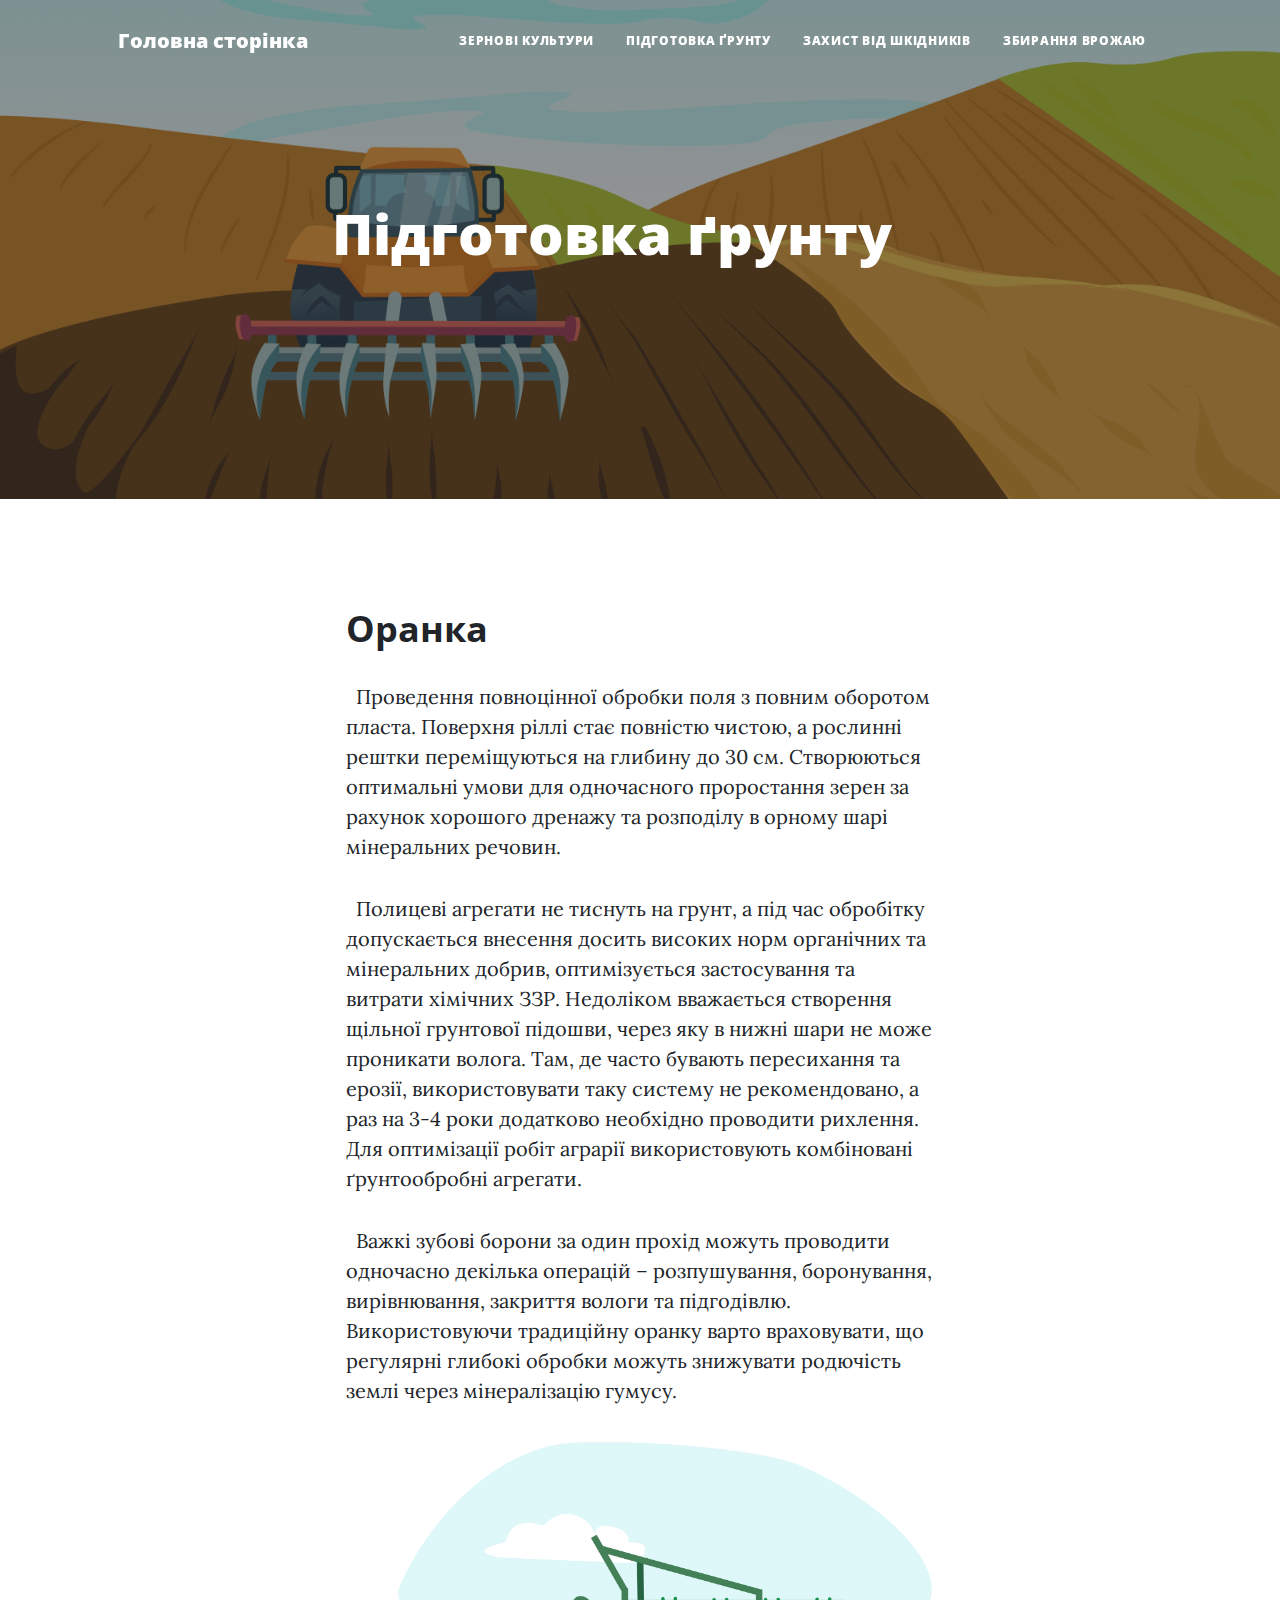
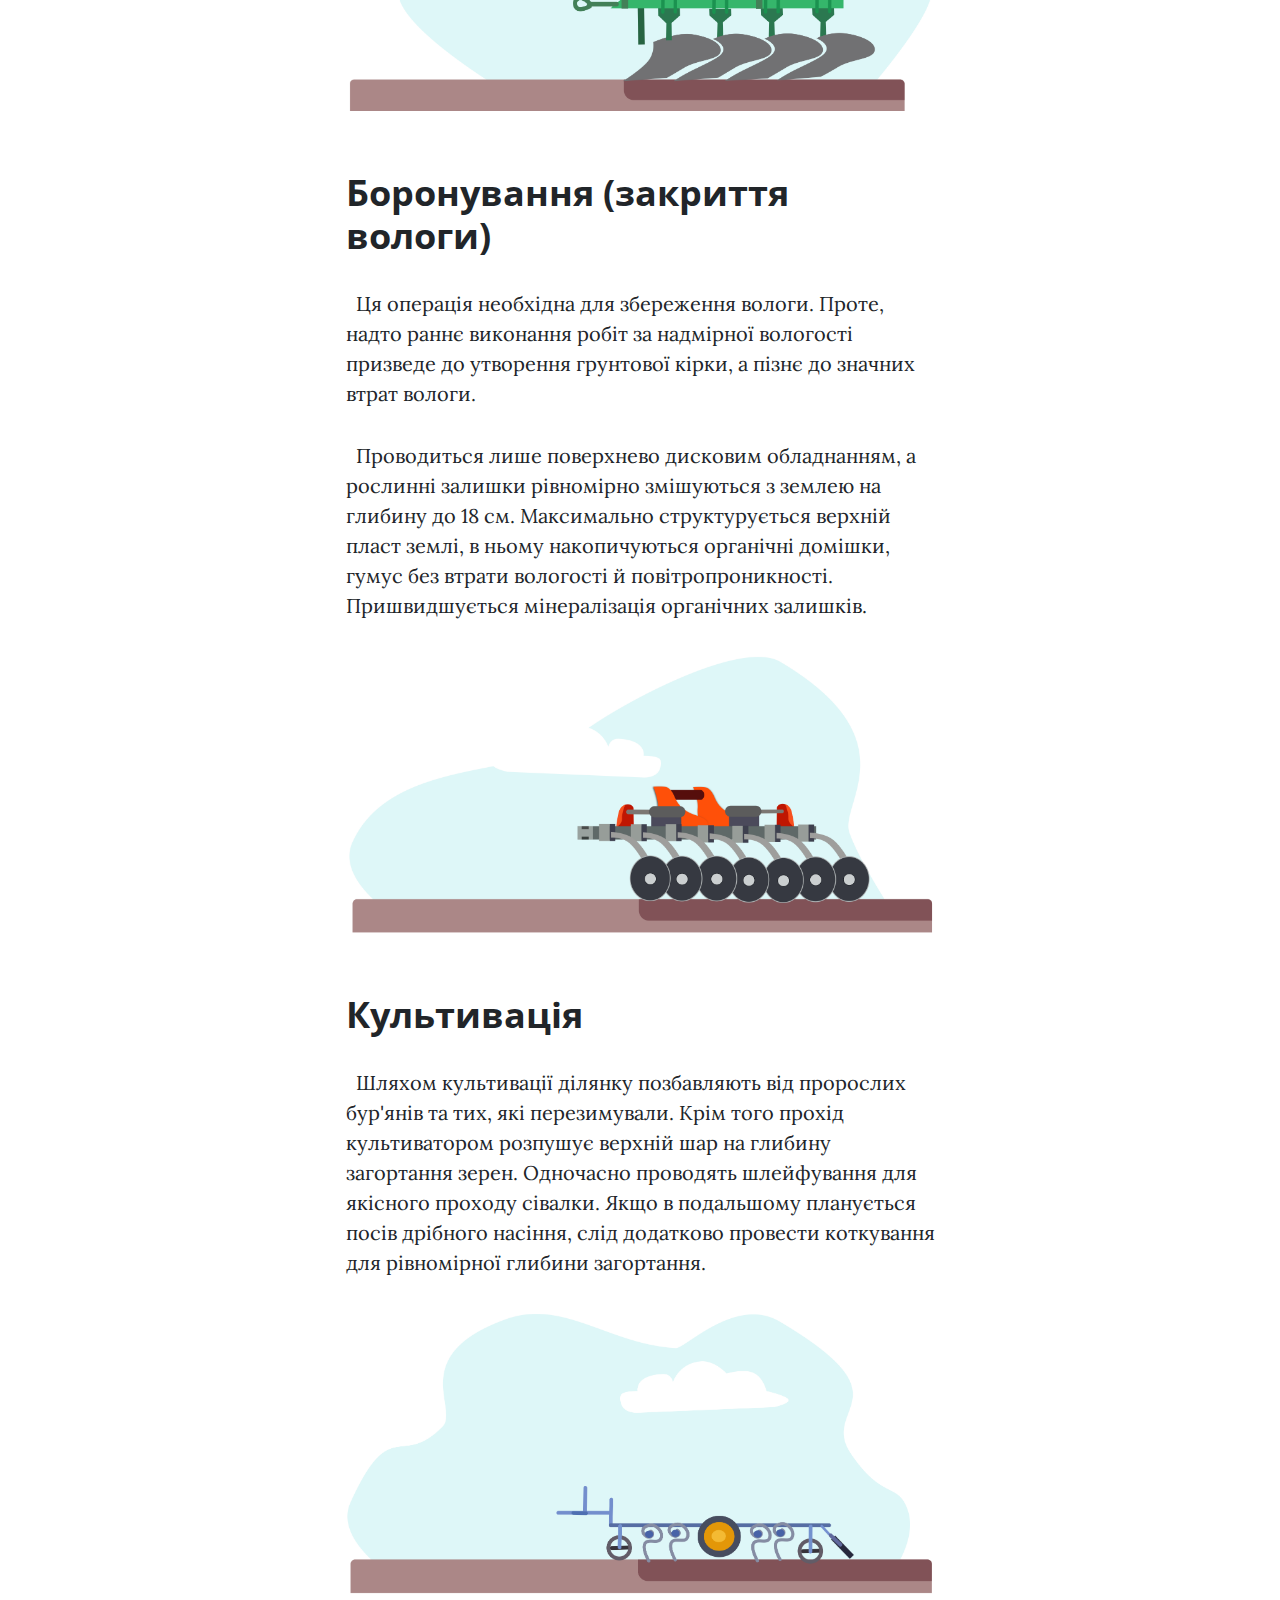
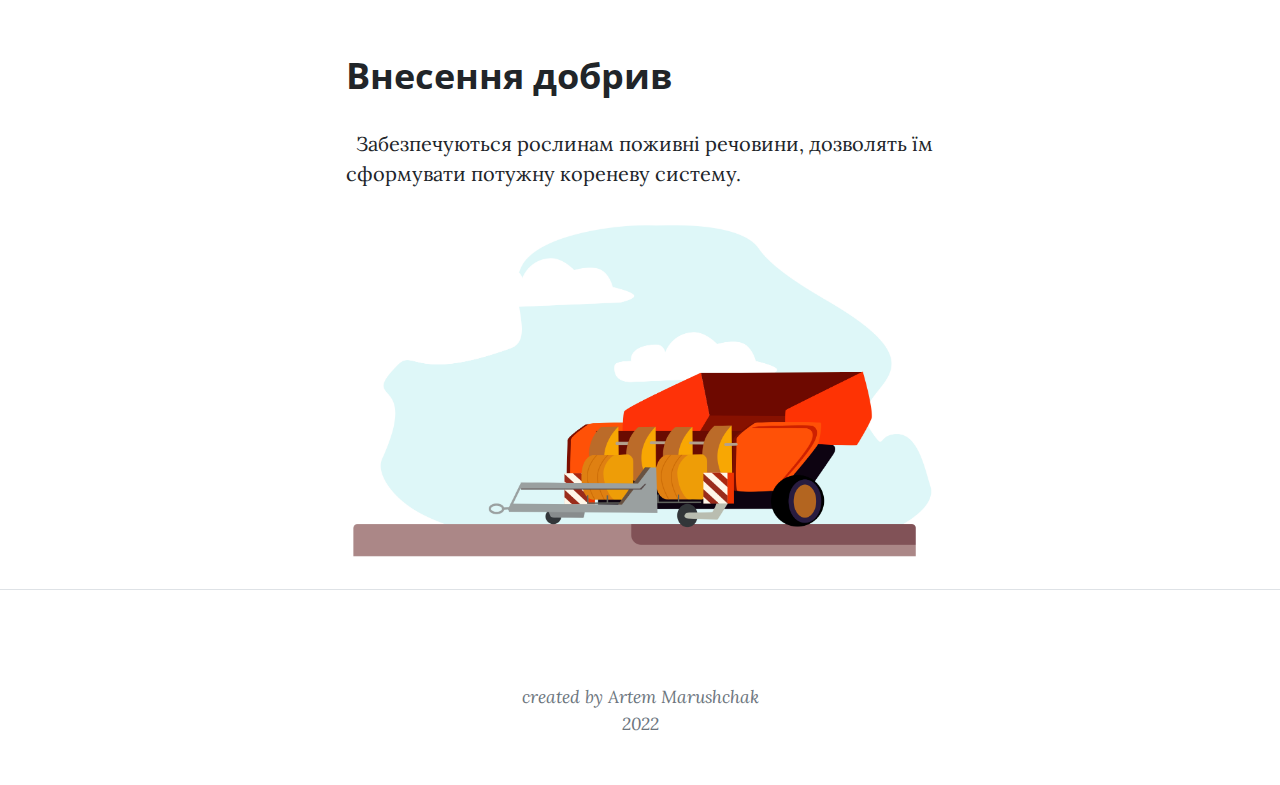
==== commit dadfbfc2: "Update soilPrepareInfo.html" ====
--- a/soilPrepareInfo.html
+++ b/soilPrepareInfo.html
@@ -66,7 +66,7 @@
                             закриття вологи та підгодівлю. 
                             Використовуючи традиційну оранку варто враховувати, що регулярні глибокі обробки можуть 
                             знижувати родючість землі через мінералізацію гумусу. </p>
-                        <a href="#!"><img class="img-fluid" src="assets/img/Plow.png" alt="..." /></a>
+                        <a href="#!"><img class="img-fluid" src="assets/img/plow.png" alt="..." /></a>
                         <h2 class="section-heading">Боронування (закриття вологи)</h2>
                         <p> &nbsp Ця операція необхідна для збереження вологи. Проте, надто раннє виконання робіт за надмірної вологості призведе до утворення грунтової кірки,
                              а пізнє до значних втрат вологи. </p>
